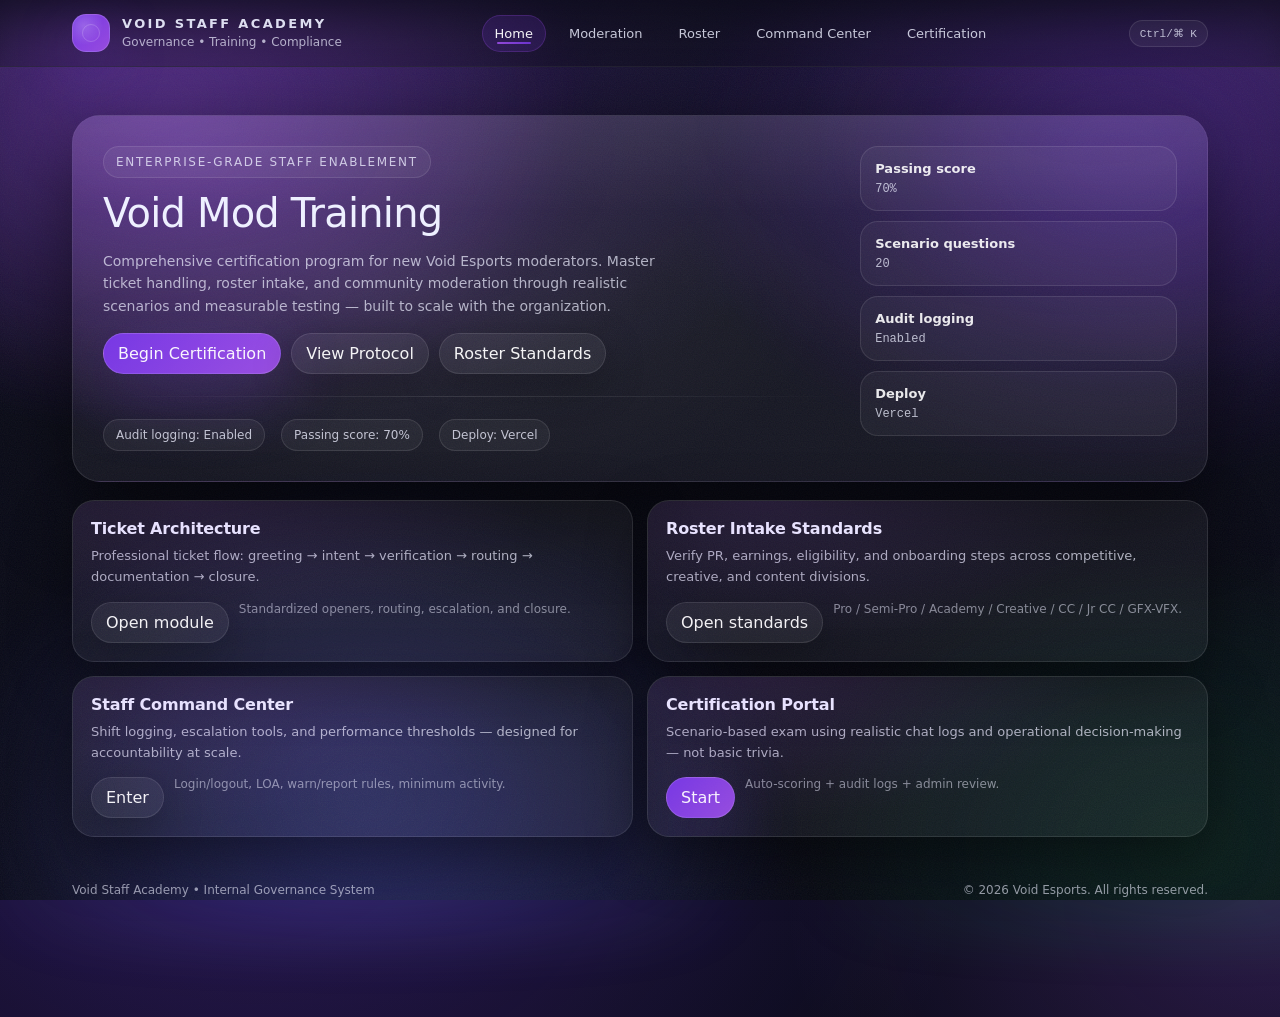
==== index.html @ 9d9697bb "Update index.html" ====
<!doctype html>
<html lang="en">
<head>
  <meta charset="utf-8"/>
  <meta name="viewport" content="width=device-width, initial-scale=1"/>
  <title>Void Staff Academy • Governance</title>
  <meta name="description" content="Void Staff Academy — governance, training, certification, and compliance system for Void Esports staff."/>
  <link rel="preconnect" href="https://fonts.googleapis.com">
  <link rel="preconnect" href="https://fonts.gstatic.com" crossorigin>
  <link href="https://fonts.googleapis.com/css2?family=Inter:wght@400;600;700;800&display=swap" rel="stylesheet">
  <link rel="stylesheet" href="assets/app.css"/>
</head>

<body class="fade-page">
  <div class="aurora"></div>
  <div class="grain"></div>

  <!-- Topbar -->
  <header class="topbar">
    <div class="container">
      <div class="inner">
        <a class="brand" href="index.html" aria-label="Home">
          <div class="mark"></div>
          <div class="title">
            <b>VOID STAFF ACADEMY</b>
            <span>Governance • Training • Compliance</span>
          </div>
        </a>

        <nav class="nav" aria-label="Primary">
          <a data-nav href="index.html">Home</a>
          <a data-nav href="moderation.html">Moderation</a>
          <a data-nav href="roster.html">Roster</a>
          <a data-nav href="operations.html">Command Center</a>
          <a data-nav href="certification.html">Certification</a>
        </nav>

        <div class="actions">
          <span class="kbd">Ctrl/⌘ K</span>
          <button id="mobileOpen" class="btn ghost mobileBtn" type="button" aria-label="Open menu">
            <span class="icon">☰</span> Menu
          </button>
        </div>
      </div>
    </div>
  </header>

  <!-- Mobile sheet -->
  <div id="mobileSheet" class="mobileSheet" aria-hidden="true">
    <div class="shade"></div>
    <div class="panel">
      <div class="head">
        <b>Navigation</b>
        <button id="mobileClose" class="btn ghost" type="button">Close</button>
      </div>
      <div class="links">
        <a data-nav href="index.html">Home</a>
        <a data-nav href="moderation.html">Moderation</a>
        <a data-nav href="roster.html">Roster</a>
        <a data-nav href="operations.html">Command Center</a>
        <a data-nav href="certification.html">Certification</a>
        <a data-nav href="recruitment.html">Recruitment</a>
        <a data-nav href="leadership.html">Leadership</a>
      </div>
    </div>
  </div>

  <main>
    <div class="container">

      <section class="hero reveal" data-reveal>
        <div class="content">
          <div>
            <div class="eyebrow">
              <span class="pill">Enterprise-grade staff enablement</span>
            </div>

            <div class="h1">Void Mod Training</div>
            <p class="sub">
              Comprehensive certification program for new Void Esports moderators. Master ticket handling,
              roster intake, and community moderation through realistic scenarios and measurable testing —
              built to scale with the organization.
            </p>

            <div class="cta">
              <a class="btn primary" href="certification.html">Begin Certification</a>
              <a class="btn" href="moderation.html">View Protocol</a>
              <a class="btn" href="roster.html">Roster Standards</a>
            </div>

            <div class="hr"></div>

            <div class="row">
              <span class="pill">Audit logging: Enabled</span>
              <span class="pill">Passing score: 70%</span>
              <span class="pill">Deploy: Vercel</span>
            </div>
          </div>

          <div class="metrics">
            <div class="metric">
              <b>Passing score</b>
              <span>70%</span>
            </div>
            <div class="metric">
              <b>Scenario questions</b>
              <span>20</span>
            </div>
            <div class="metric">
              <b>Audit logging</b>
              <span>Enabled</span>
            </div>
            <div class="metric">
              <b>Deploy</b>
              <span>Vercel</span>
            </div>
          </div>
        </div>
      </section>

      <section class="grid">
        <article class="card reveal" data-reveal>
          <h3>Ticket Architecture</h3>
          <p>Professional ticket flow: greeting → intent → verification → routing → documentation → closure.</p>
          <div class="card-actions">
            <a class="btn" href="moderation.html">Open module</a>
            <span class="small">Standardized openers, routing, escalation, and closure.</span>
          </div>
        </article>

        <article class="card reveal" data-reveal>
          <h3>Roster Intake Standards</h3>
          <p>Verify PR, earnings, eligibility, and onboarding steps across competitive, creative, and content divisions.</p>
          <div class="card-actions">
            <a class="btn" href="roster.html">Open standards</a>
            <span class="small">Pro / Semi-Pro / Academy / Creative / CC / Jr CC / GFX-VFX.</span>
          </div>
        </article>

        <article class="card reveal" data-reveal>
          <h3>Staff Command Center</h3>
          <p>Shift logging, escalation tools, and performance thresholds — designed for accountability at scale.</p>
          <div class="card-actions">
            <a class="btn" href="operations.html">Enter</a>
            <span class="small">Login/logout, LOA, warn/report rules, minimum activity.</span>
          </div>
        </article>

        <article class="card reveal" data-reveal>
          <h3>Certification Portal</h3>
          <p>Scenario-based exam using realistic chat logs and operational decision-making — not basic trivia.</p>
          <div class="card-actions">
            <a class="btn primary" href="certification.html">Start</a>
            <span class="small">Auto-scoring + audit logs + admin review.</span>
          </div>
        </article>
      </section>

      <div class="footer reveal" data-reveal>
        <div class="split">
          <div>Void Staff Academy • Internal Governance System</div>
          <div>© 2026 Void Esports. All rights reserved.</div>
        </div>
      </div>

    </div>
  </main>

  <!-- Command palette -->
  <div id="cmdPalette" class="backdrop" role="dialog" aria-modal="true" aria-label="Command palette">
    <div class="modal">
      <div class="hd">
        <b>Command Palette</b>
        <span class="kbd">Esc</span>
      </div>
      <div class="bd">
        <input id="cmdInput" placeholder="Type to search… (Home, Moderation, Roster, Certification)" />
        <div id="cmdList" class="cmd-list"></div>
      </div>
    </div>
  </div>

  <div id="toast" class="toast"></div>
  <script src="assets/app.js"></script>
</body>
</html>
---- assets/app.css ----
/* assets/app.css */
:root{
  --bg0:#070813;
  --bg1:#0b0c1a;
  --panel:rgba(255,255,255,.06);
  --panel2:rgba(255,255,255,.085);
  --stroke:rgba(255,255,255,.10);
  --stroke2:rgba(255,255,255,.14);
  --text:#eef0ff;
  --muted:rgba(238,240,255,.70);
  --muted2:rgba(238,240,255,.52);
  --accent:#7c3aed;
  --accent2:#a855f7;
  --good:#22c55e;
  --warn:#f59e0b;
  --bad:#ef4444;
  --shadow:0 28px 80px rgba(0,0,0,.55);
  --shadow2:0 18px 60px rgba(0,0,0,.45);
  --radius:22px;
  --radius2:16px;
  --max:1180px;
  --blur:18px;
  --mono: ui-monospace, SFMono-Regular, Menlo, Monaco, Consolas, "Liberation Mono", "Courier New", monospace;
  --sans: ui-sans-serif, system-ui, -apple-system, Segoe UI, Roboto, Helvetica, Arial, "Apple Color Emoji","Segoe UI Emoji";
}

*{box-sizing:border-box}
html,body{height:100%}
body{
  margin:0;
  font-family:var(--sans);
  color:var(--text);
  background:
    radial-gradient(1200px 900px at 20% -10%, rgba(124,58,237,.28), transparent 60%),
    radial-gradient(900px 700px at 100% 0%, rgba(168,85,247,.22), transparent 55%),
    radial-gradient(900px 700px at 30% 110%, rgba(99,102,241,.18), transparent 50%),
    linear-gradient(180deg, var(--bg1), var(--bg0));
  overflow-x:hidden;
}

a{color:inherit;text-decoration:none}
img{max-width:100%;display:block}
button,input{font:inherit}

::selection{background:rgba(168,85,247,.35)}

.container{width:100%;max-width:var(--max);margin:0 auto;padding:0 22px}
.row{display:flex;gap:16px;flex-wrap:wrap}
.hidden{display:none !important}

.hr{
  height:1px;
  background:linear-gradient(90deg, transparent, rgba(255,255,255,.12), transparent);
  margin:22px 0;
}

/* ====== Background lux layers ====== */
.aurora{
  position:fixed; inset:-40px;
  pointer-events:none;
  filter: blur(28px);
  opacity:.9;
  z-index:-3;
}
.aurora::before,
.aurora::after{
  content:"";
  position:absolute; inset:0;
  background:
    radial-gradient(700px 520px at 15% 15%, rgba(168,85,247,.24), transparent 60%),
    radial-gradient(740px 540px at 85% 20%, rgba(124,58,237,.20), transparent 60%),
    radial-gradient(700px 520px at 30% 85%, rgba(99,102,241,.18), transparent 60%),
    radial-gradient(700px 520px at 90% 90%, rgba(34,197,94,.08), transparent 60%);
  animation: floaty 14s ease-in-out infinite;
}
.aurora::after{animation-duration:18s;opacity:.85;transform:scale(1.02)}
@keyframes floaty{
  0%{transform:translate3d(0,0,0) scale(1)}
  50%{transform:translate3d(18px,-10px,0) scale(1.03)}
  100%{transform:translate3d(0,0,0) scale(1)}
}

.grain{
  position:fixed; inset:0;
  pointer-events:none;
  z-index:-2;
  opacity:.12;
  mix-blend-mode:overlay;
  background-image:url("data:image/svg+xml,%3Csvg xmlns='http://www.w3.org/2000/svg' width='120' height='120'%3E%3Cfilter id='n'%3E%3CfeTurbulence type='fractalNoise' baseFrequency='.85' numOctaves='2' stitchTiles='stitch'/%3E%3C/filter%3E%3Crect width='120' height='120' filter='url(%23n)' opacity='.55'/%3E%3C/svg%3E");
}

/* ====== Topbar ====== */
.topbar{
  position:sticky; top:0; z-index:50;
  backdrop-filter: blur(var(--blur));
  -webkit-backdrop-filter: blur(var(--blur));
  background:linear-gradient(180deg, rgba(10,10,22,.72), rgba(10,10,22,.38));
  border-bottom:1px solid rgba(255,255,255,.08);
}
.topbar .inner{
  display:flex; align-items:center; justify-content:space-between;
  padding:14px 0;
  gap:14px;
}
.brand{
  display:flex; align-items:center; gap:12px;
  min-width: 280px;
}
.brand .mark{
  width:38px;height:38px;border-radius:14px;
  background: radial-gradient(circle at 30% 30%, rgba(255,255,255,.20), transparent 55%),
             linear-gradient(135deg, rgba(124,58,237,.95), rgba(168,85,247,.85));
  box-shadow: 0 18px 60px rgba(124,58,237,.28);
  border:1px solid rgba(255,255,255,.14);
  position:relative;
}
.brand .mark::after{
  content:"";
  position:absolute; inset:9px;
  border-radius:10px;
  border:1px solid rgba(255,255,255,.18);
}
.brand .title{
  display:flex; flex-direction:column; line-height:1.1;
}
.brand .title b{font-size:13px; letter-spacing:.18em; text-transform:uppercase; opacity:.92}
.brand .title span{font-size:12px; color:var(--muted); margin-top:4px}

.nav{
  display:flex; align-items:center; gap:10px;
  flex-wrap:wrap;
  justify-content:flex-end;
}
.nav a{
  position:relative;
  padding:10px 12px;
  border-radius:999px;
  border:1px solid transparent;
  color:rgba(238,240,255,.82);
  transition: .2s ease;
  font-size:13px;
}
.nav a:hover{
  background:rgba(255,255,255,.06);
  border-color:rgba(255,255,255,.08);
}
.nav a.active{
  background:rgba(124,58,237,.16);
  border-color:rgba(168,85,247,.22);
  color:rgba(255,255,255,.95);
}
.nav a.active::after{
  content:"";
  position:absolute; left:14px; right:14px; bottom:7px;
  height:2px; border-radius:999px;
  background:linear-gradient(90deg, rgba(168,85,247,.9), rgba(124,58,237,.9));
  opacity:.9;
}

.actions{
  display:flex; align-items:center; gap:10px;
}
.kbd{
  font-family:var(--mono);
  font-size:11px;
  padding:6px 10px;
  border-radius:999px;
  border:1px solid rgba(255,255,255,.10);
  background:rgba(255,255,255,.05);
  color:rgba(238,240,255,.75);
}

.btn{
  cursor:pointer;
  border:none;
  border-radius:999px;
  padding:10px 14px;
  display:inline-flex; align-items:center; gap:10px;
  color:rgba(255,255,255,.95);
  background:rgba(255,255,255,.06);
  border:1px solid rgba(255,255,255,.10);
  box-shadow: 0 12px 40px rgba(0,0,0,.25);
  transition:.2s ease;
}
.btn:hover{transform:translateY(-1px); background:rgba(255,255,255,.075)}
.btn:active{transform:translateY(0px)}
.btn.primary{
  background:linear-gradient(135deg, rgba(124,58,237,.95), rgba(168,85,247,.88));
  border-color:rgba(255,255,255,.14);
  box-shadow: 0 22px 70px rgba(124,58,237,.26);
}
.btn.ghost{
  background:transparent;
  border-color:rgba(255,255,255,.12);
  box-shadow:none;
}
.icon{
  width:16px;height:16px;display:inline-block;flex:0 0 16px;
  opacity:.92;
}
.pill{
  display:inline-flex; align-items:center; gap:8px;
  padding:8px 12px;
  border-radius:999px;
  border:1px solid rgba(255,255,255,.10);
  background:rgba(255,255,255,.05);
  color:rgba(238,240,255,.78);
  font-size:12px;
}

/* ====== Hero / sections ====== */
main{padding:26px 0 70px}
.hero{
  margin-top:22px;
  border-radius:28px;
  background:
    radial-gradient(900px 450px at 10% 10%, rgba(168,85,247,.18), transparent 60%),
    radial-gradient(900px 450px at 90% 0%, rgba(124,58,237,.14), transparent 60%),
    rgba(255,255,255,.05);
  border:1px solid rgba(255,255,255,.10);
  box-shadow: var(--shadow);
  overflow:hidden;
  position:relative;
}
.hero::before{
  content:"";
  position:absolute; inset:0;
  background:
    linear-gradient(180deg, rgba(255,255,255,.08), transparent 26%),
    radial-gradient(700px 350px at 30% 50%, rgba(255,255,255,.06), transparent 60%);
  pointer-events:none;
}
.hero .content{
  position:relative;
  padding:30px;
  display:grid;
  grid-template-columns: 1.4fr .6fr;
  gap:18px;
}
@media (max-width: 980px){
  .hero .content{grid-template-columns:1fr}
  .brand{min-width:auto}
}
.eyebrow{
  font-size:12px;
  color:rgba(238,240,255,.78);
  letter-spacing:.14em;
  text-transform:uppercase;
  display:flex; align-items:center; gap:10px;
}
.h1{
  font-size:40px;
  margin:12px 0 10px;
  letter-spacing:-.02em;
}
.sub{
  color:var(--muted);
  font-size:14px;
  line-height:1.6;
  max-width: 62ch;
}
.hero .cta{display:flex;gap:10px;flex-wrap:wrap;margin-top:16px}
.metrics{
  display:grid;
  gap:10px;
  align-content:start;
}
.metric{
  border-radius:18px;
  padding:14px 14px;
  background:rgba(255,255,255,.045);
  border:1px solid rgba(255,255,255,.10);
}
.metric b{display:block;font-size:13px;color:rgba(255,255,255,.9)}
.metric span{display:block;margin-top:6px;color:rgba(238,240,255,.75);font-family:var(--mono);font-size:12px}

.grid{
  display:grid;
  grid-template-columns: repeat(12, 1fr);
  gap:14px;
  margin-top:18px;
}
.card{
  grid-column: span 6;
  border-radius:var(--radius);
  background:rgba(255,255,255,.05);
  border:1px solid rgba(255,255,255,.10);
  box-shadow: var(--shadow2);
  padding:18px;
  position:relative;
  overflow:hidden;
}
.card::before{
  content:"";
  position:absolute; inset:0;
  background: radial-gradient(650px 260px at 20% 0%, rgba(168,85,247,.12), transparent 55%);
  pointer-events:none;
}
.card h3{margin:0 0 8px;font-size:16px;letter-spacing:-.01em}
.card p{margin:0;color:var(--muted);font-size:13px;line-height:1.6}
.card .card-actions{margin-top:14px;display:flex;gap:10px;flex-wrap:wrap}
.card .small{font-size:12px;color:var(--muted2)}
@media (max-width: 980px){ .card{grid-column: span 12;} }

.footer{
  margin-top:24px;
  padding:22px 0 50px;
  color:rgba(238,240,255,.60);
  font-size:12px;
}
.footer .split{
  display:flex; align-items:center; justify-content:space-between;
  gap:10px; flex-wrap:wrap;
}
.footer a{opacity:.85}
.footer a:hover{opacity:1}

/* ====== Motion ====== */
.reveal{opacity:0; transform:translateY(10px); transition: .6s cubic-bezier(.2,.9,.2,1)}
.reveal.on{opacity:1; transform:translateY(0)}
.fade-page{animation: pageIn .35s ease both}
@keyframes pageIn{
  from{opacity:0; transform:translateY(6px)}
  to{opacity:1; transform:translateY(0)}
}

/* ====== Modal / Command palette ====== */
.backdrop{
  position:fixed; inset:0;
  background:rgba(0,0,0,.55);
  backdrop-filter: blur(10px);
  -webkit-backdrop-filter: blur(10px);
  display:none;
  align-items:center; justify-content:center;
  z-index:100;
  padding:18px;
}
.backdrop.show{display:flex}
.modal{
  width:min(720px, 100%);
  border-radius:24px;
  background:rgba(12,12,24,.72);
  border:1px solid rgba(255,255,255,.12);
  box-shadow: 0 30px 110px rgba(0,0,0,.7);
  overflow:hidden;
}
.modal .hd{
  padding:16px 18px;
  display:flex; align-items:center; justify-content:space-between; gap:10px;
  border-bottom:1px solid rgba(255,255,255,.08);
}
.modal .hd b{letter-spacing:-.01em}
.modal .bd{padding:16px 18px}
.modal input{
  width:100%;
  padding:12px 12px;
  border-radius:14px;
  border:1px solid rgba(255,255,255,.12);
  background:rgba(255,255,255,.06);
  color:rgba(255,255,255,.92);
  outline:none;
}
.modal input:focus{border-color:rgba(168,85,247,.35)}
.cmd-list{
  margin-top:12px;
  display:grid;
  gap:8px;
  max-height: 340px;
  overflow:auto;
  padding-right:6px;
}
.cmd{
  padding:12px 12px;
  border-radius:16px;
  border:1px solid rgba(255,255,255,.10);
  background:rgba(255,255,255,.05);
  display:flex; align-items:center; justify-content:space-between; gap:10px;
  cursor:pointer;
  transition:.15s ease;
}
.cmd:hover{background:rgba(255,255,255,.075); transform:translateY(-1px)}
.cmd small{color:var(--muted); font-size:12px}
.cmd kbd{
  font-family:var(--mono);
  font-size:11px;
  padding:4px 8px;
  border-radius:999px;
  border:1px solid rgba(255,255,255,.10);
  background:rgba(0,0,0,.22);
}

/* ====== Tables / chips ====== */
.table{
  width:100%;
  border-collapse:separate;
  border-spacing:0 10px;
}
.table th{
  text-align:left;
  font-size:12px;
  color:rgba(238,240,255,.70);
  font-weight:600;
  padding:0 10px 6px;
}
.table td{
  padding:12px 10px;
  background:rgba(255,255,255,.05);
  border-top:1px solid rgba(255,255,255,.10);
  border-bottom:1px solid rgba(255,255,255,.10);
}
.table tr td:first-child{
  border-left:1px solid rgba(255,255,255,.10);
  border-top-left-radius:16px;
  border-bottom-left-radius:16px;
}
.table tr td:last-child{
  border-right:1px solid rgba(255,255,255,.10);
  border-top-right-radius:16px;
  border-bottom-right-radius:16px;
}
.badge{
  display:inline-flex; align-items:center; gap:8px;
  padding:6px 10px;
  border-radius:999px;
  border:1px solid rgba(255,255,255,.12);
  background:rgba(255,255,255,.06);
  font-size:12px;
  color:rgba(255,255,255,.88);
}
.badge.good{border-color:rgba(34,197,94,.25); background:rgba(34,197,94,.10)}
.badge.warn{border-color:rgba(245,158,11,.28); background:rgba(245,158,11,.10)}
.badge.bad{border-color:rgba(239,68,68,.25); background:rgba(239,68,68,.10)}

/* ====== Forms ====== */
.field{display:grid; gap:8px; margin:10px 0}
.label{font-size:12px;color:rgba(238,240,255,.70)}
.input, select, textarea{
  width:100%;
  padding:12px 12px;
  border-radius:14px;
  border:1px solid rgba(255,255,255,.12);
  background:rgba(255,255,255,.06);
  color:rgba(255,255,255,.92);
  outline:none;
}
textarea{min-height:120px; resize:vertical}
.input:focus,select:focus,textarea:focus{border-color:rgba(168,85,247,.35)}
.help{font-size:12px;color:var(--muted2);line-height:1.5}

/* ====== Mobile nav ====== */
.mobileBtn{display:none}
@media (max-width: 820px){
  .nav{display:none}
  .mobileBtn{display:inline-flex}
  .brand{min-width:auto}
}
.mobileSheet{
  position:fixed; inset:0;
  display:none;
  z-index:110;
}
.mobileSheet.show{display:block}
.mobileSheet .shade{
  position:absolute; inset:0;
  background:rgba(0,0,0,.6);
  backdrop-filter: blur(10px);
}
.mobileSheet .panel{
  position:absolute; right:16px; top:16px; left:16px;
  border-radius:24px;
  background:rgba(12,12,24,.80);
  border:1px solid rgba(255,255,255,.12);
  box-shadow: 0 32px 120px rgba(0,0,0,.8);
  overflow:hidden;
}
.mobileSheet .panel .head{
  padding:14px 16px;
  display:flex; justify-content:space-between; align-items:center;
  border-bottom:1px solid rgba(255,255,255,.08);
}
.mobileSheet .links{
  padding:12px 12px 14px;
  display:grid; gap:10px;
}
.mobileSheet .links a{
  padding:12px 12px;
  border-radius:16px;
  border:1px solid rgba(255,255,255,.10);
  background:rgba(255,255,255,.05);
}
.mobileSheet .links a.active{
  background:rgba(124,58,237,.18);
  border-color:rgba(168,85,247,.24);
}

/* ====== Fancy scrollbars ====== */
*::-webkit-scrollbar{height:10px;width:10px}
*::-webkit-scrollbar-thumb{
  background:rgba(255,255,255,.14);
  border-radius:999px;
  border:2px solid rgba(0,0,0,.35);
}
*::-webkit-scrollbar-track{background:rgba(0,0,0,.12)}

/* ====== Exam UI extras ====== */
.examGrid{
  display:grid;
  grid-template-columns: 1fr .55fr;
  gap:14px;
}
@media (max-width: 980px){ .examGrid{grid-template-columns:1fr} }

.qCard{
  border-radius:22px;
  background:rgba(255,255,255,.05);
  border:1px solid rgba(255,255,255,.10);
  padding:16px;
  box-shadow: var(--shadow2);
}
.qTitle{display:flex;justify-content:space-between;gap:10px;align-items:flex-start}
.qTitle b{font-size:14px;letter-spacing:-.01em}
.qTitle span{font-family:var(--mono);font-size:11px;color:var(--muted)}
.choice{
  display:flex; gap:10px; align-items:flex-start;
  padding:12px 12px;
  border-radius:16px;
  border:1px solid rgba(255,255,255,.10);
  background:rgba(255,255,255,.04);
  cursor:pointer;
  transition:.15s ease;
}
.choice:hover{background:rgba(255,255,255,.07); transform:translateY(-1px)}
.choice input{margin-top:2px}
.choice .txt{color:rgba(238,240,255,.86); font-size:13px; line-height:1.45}

.progress{
  height:10px;border-radius:999px;
  border:1px solid rgba(255,255,255,.10);
  background:rgba(255,255,255,.05);
  overflow:hidden;
}
.progress > div{
  height:100%;
  width:0%;
  background:linear-gradient(90deg, rgba(168,85,247,.9), rgba(124,58,237,.9));
  transition:.25s ease;
}

.toast{
  position:fixed;
  left:50%; bottom:18px;
  transform:translateX(-50%);
  background:rgba(12,12,24,.82);
  border:1px solid rgba(255,255,255,.12);
  border-radius:999px;
  padding:10px 14px;
  display:none;
  align-items:center; gap:10px;
  box-shadow:0 18px 80px rgba(0,0,0,.7);
  z-index:120;
  color:rgba(255,255,255,.92);
  font-size:13px;
}
.toast.show{display:flex; animation: pop .25s ease both}
@keyframes pop{from{opacity:0; transform:translateX(-50%) translateY(6px)}to{opacity:1; transform:translateX(-50%) translateY(0)}}
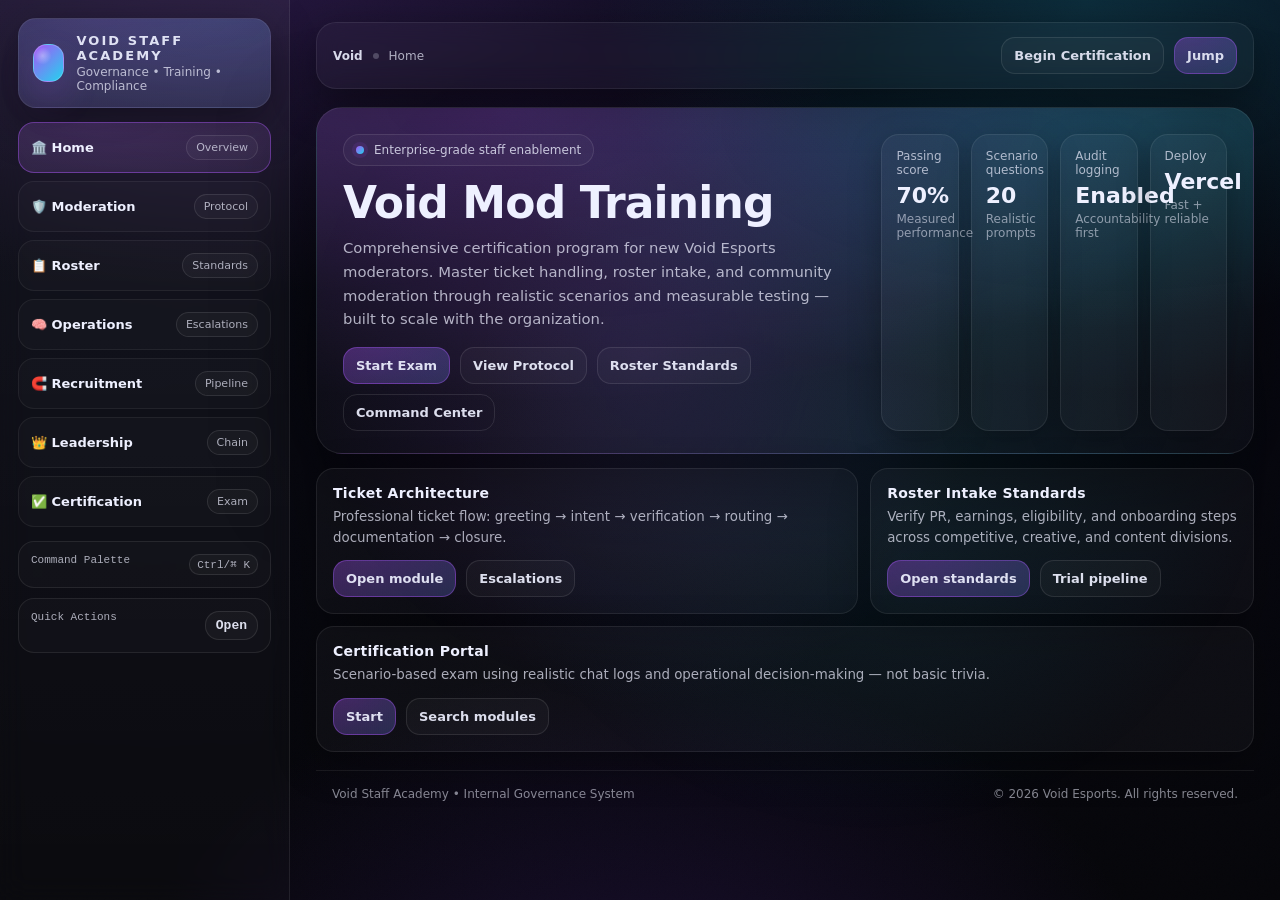
==== commit ce2c9434: "Update index.html" ====
--- a/index.html
+++ b/index.html
@@ -1,186 +1,142 @@
 <!doctype html>
 <html lang="en">
 <head>
-  <meta charset="utf-8"/>
-  <meta name="viewport" content="width=device-width, initial-scale=1"/>
-  <title>Void Staff Academy • Governance</title>
-  <meta name="description" content="Void Staff Academy — governance, training, certification, and compliance system for Void Esports staff."/>
+  <meta charset="utf-8" />
+  <meta name="viewport" content="width=device-width,initial-scale=1" />
+  <title>Void Staff Academy</title>
   <link rel="preconnect" href="https://fonts.googleapis.com">
-  <link rel="preconnect" href="https://fonts.gstatic.com" crossorigin>
-  <link href="https://fonts.googleapis.com/css2?family=Inter:wght@400;600;700;800&display=swap" rel="stylesheet">
-  <link rel="stylesheet" href="assets/app.css"/>
+  <link rel="stylesheet" href="assets/ui.css" />
 </head>
+<body>
+  <div class="vfx"></div>
+  <div class="noise"></div>
 
-<body class="fade-page">
-  <div class="aurora"></div>
-  <div class="grain"></div>
-
-  <!-- Topbar -->
-  <header class="topbar">
-    <div class="container">
-      <div class="inner">
-        <a class="brand" href="index.html" aria-label="Home">
-          <div class="mark"></div>
-          <div class="title">
-            <b>VOID STAFF ACADEMY</b>
-            <span>Governance • Training • Compliance</span>
-          </div>
-        </a>
-
-        <nav class="nav" aria-label="Primary">
-          <a data-nav href="index.html">Home</a>
-          <a data-nav href="moderation.html">Moderation</a>
-          <a data-nav href="roster.html">Roster</a>
-          <a data-nav href="operations.html">Command Center</a>
-          <a data-nav href="certification.html">Certification</a>
-        </nav>
-
-        <div class="actions">
-          <span class="kbd">Ctrl/⌘ K</span>
-          <button id="mobileOpen" class="btn ghost mobileBtn" type="button" aria-label="Open menu">
-            <span class="icon">☰</span> Menu
-          </button>
+  <div class="app">
+    <aside class="sidebar">
+      <div class="brand">
+        <div class="logo"></div>
+        <div>
+          <h1>VOID STAFF ACADEMY</h1>
+          <p>Governance • Training • Compliance</p>
         </div>
       </div>
-    </div>
-  </header>
 
-  <!-- Mobile sheet -->
-  <div id="mobileSheet" class="mobileSheet" aria-hidden="true">
-    <div class="shade"></div>
-    <div class="panel">
-      <div class="head">
-        <b>Navigation</b>
-        <button id="mobileClose" class="btn ghost" type="button">Close</button>
+      <nav class="nav">
+        <a data-nav href="index.html"><span class="label">🏛️ Home</span><span class="pill">Overview</span></a>
+        <a data-nav href="moderation.html"><span class="label">🛡️ Moderation</span><span class="pill">Protocol</span></a>
+        <a data-nav href="roster.html"><span class="label">📋 Roster</span><span class="pill">Standards</span></a>
+        <a data-nav href="operations.html"><span class="label">🧠 Operations</span><span class="pill">Escalations</span></a>
+        <a data-nav href="recruitment.html"><span class="label">🧲 Recruitment</span><span class="pill">Pipeline</span></a>
+        <a data-nav href="leadership.html"><span class="label">👑 Leadership</span><span class="pill">Chain</span></a>
+        <a data-nav href="certification.html"><span class="label">✅ Certification</span><span class="pill">Exam</span></a>
+      </nav>
+
+      <div class="sb-foot">
+        <div class="kbd"><span>Command Palette</span><code>Ctrl/⌘ K</code></div>
+        <div class="kbd"><span>Quick Actions</span><button id="cmdkOpen" class="btn" style="padding:6px 10px">Open</button></div>
       </div>
-      <div class="links">
-        <a data-nav href="index.html">Home</a>
-        <a data-nav href="moderation.html">Moderation</a>
-        <a data-nav href="roster.html">Roster</a>
-        <a data-nav href="operations.html">Command Center</a>
-        <a data-nav href="certification.html">Certification</a>
-        <a data-nav href="recruitment.html">Recruitment</a>
-        <a data-nav href="leadership.html">Leadership</a>
+    </aside>
+
+    <main class="main">
+      <div class="topbar fade-in">
+        <div class="breadcrumb">
+          <b>Void</b> <span class="dot"></span> <span id="crumbHere">Home</span>
+        </div>
+        <div class="top-actions">
+          <a class="btn" href="certification.html">Begin Certification</a>
+          <button class="btn primary" id="cmdkOpen">Jump</button>
+        </div>
       </div>
-    </div>
-  </div>
 
-  <main>
-    <div class="container">
-
-      <section class="hero reveal" data-reveal>
-        <div class="content">
+      <section class="hero fade-in" style="animation-delay:80ms">
+        <div class="hero-inner">
           <div>
-            <div class="eyebrow">
-              <span class="pill">Enterprise-grade staff enablement</span>
-            </div>
-
-            <div class="h1">Void Mod Training</div>
-            <p class="sub">
-              Comprehensive certification program for new Void Esports moderators. Master ticket handling,
-              roster intake, and community moderation through realistic scenarios and measurable testing —
-              built to scale with the organization.
+            <span class="kicker"><span class="spark"></span> Enterprise-grade staff enablement</span>
+            <h2>Void Mod Training</h2>
+            <p>
+              Comprehensive certification program for new Void Esports moderators. Master ticket handling, roster intake, and community moderation
+              through realistic scenarios and measurable testing — built to scale with the organization.
             </p>
-
-            <div class="cta">
-              <a class="btn primary" href="certification.html">Begin Certification</a>
+            <div class="hero-ctas">
+              <a class="btn primary" href="certification.html">Start Exam</a>
               <a class="btn" href="moderation.html">View Protocol</a>
               <a class="btn" href="roster.html">Roster Standards</a>
-            </div>
-
-            <div class="hr"></div>
-
-            <div class="row">
-              <span class="pill">Audit logging: Enabled</span>
-              <span class="pill">Passing score: 70%</span>
-              <span class="pill">Deploy: Vercel</span>
+              <a class="btn ghost" href="operations.html">Command Center</a>
             </div>
           </div>
 
-          <div class="metrics">
-            <div class="metric">
-              <b>Passing score</b>
-              <span>70%</span>
+          <div class="cards">
+            <div class="card">
+              <div class="t">Passing score</div>
+              <div class="v">70%</div>
+              <div class="sub">Measured performance</div>
             </div>
-            <div class="metric">
-              <b>Scenario questions</b>
-              <span>20</span>
+            <div class="card">
+              <div class="t">Scenario questions</div>
+              <div class="v">20</div>
+              <div class="sub">Realistic prompts</div>
             </div>
-            <div class="metric">
-              <b>Audit logging</b>
-              <span>Enabled</span>
+            <div class="card">
+              <div class="t">Audit logging</div>
+              <div class="v">Enabled</div>
+              <div class="sub">Accountability first</div>
             </div>
-            <div class="metric">
-              <b>Deploy</b>
-              <span>Vercel</span>
+            <div class="card">
+              <div class="t">Deploy</div>
+              <div class="v">Vercel</div>
+              <div class="sub">Fast + reliable</div>
             </div>
           </div>
         </div>
       </section>
 
       <section class="grid">
-        <article class="card reveal" data-reveal>
+        <div class="panel span-7 fade-in" style="animation-delay:120ms">
           <h3>Ticket Architecture</h3>
           <p>Professional ticket flow: greeting → intent → verification → routing → documentation → closure.</p>
-          <div class="card-actions">
-            <a class="btn" href="moderation.html">Open module</a>
-            <span class="small">Standardized openers, routing, escalation, and closure.</span>
+          <div class="panel-actions">
+            <a class="btn primary" href="moderation.html">Open module</a>
+            <a class="btn" href="operations.html">Escalations</a>
           </div>
-        </article>
+        </div>
 
-        <article class="card reveal" data-reveal>
+        <div class="panel span-5 fade-in" style="animation-delay:140ms">
           <h3>Roster Intake Standards</h3>
           <p>Verify PR, earnings, eligibility, and onboarding steps across competitive, creative, and content divisions.</p>
-          <div class="card-actions">
-            <a class="btn" href="roster.html">Open standards</a>
-            <span class="small">Pro / Semi-Pro / Academy / Creative / CC / Jr CC / GFX-VFX.</span>
+          <div class="panel-actions">
+            <a class="btn primary" href="roster.html">Open standards</a>
+            <a class="btn" href="recruitment.html">Trial pipeline</a>
           </div>
-        </article>
+        </div>
 
-        <article class="card reveal" data-reveal>
-          <h3>Staff Command Center</h3>
-          <p>Shift logging, escalation tools, and performance thresholds — designed for accountability at scale.</p>
-          <div class="card-actions">
-            <a class="btn" href="operations.html">Enter</a>
-            <span class="small">Login/logout, LOA, warn/report rules, minimum activity.</span>
-          </div>
-        </article>
-
-        <article class="card reveal" data-reveal>
+        <div class="panel span-12 fade-in" style="animation-delay:160ms">
           <h3>Certification Portal</h3>
           <p>Scenario-based exam using realistic chat logs and operational decision-making — not basic trivia.</p>
-          <div class="card-actions">
+          <div class="panel-actions">
             <a class="btn primary" href="certification.html">Start</a>
-            <span class="small">Auto-scoring + audit logs + admin review.</span>
+            <button class="btn" id="cmdkOpen">Search modules</button>
           </div>
-        </article>
+        </div>
       </section>
 
-      <div class="footer reveal" data-reveal>
-        <div class="split">
-          <div>Void Staff Academy • Internal Governance System</div>
-          <div>© 2026 Void Esports. All rights reserved.</div>
-        </div>
+      <div class="footer">
+        <div>Void Staff Academy • Internal Governance System</div>
+        <div>© 2026 Void Esports. All rights reserved.</div>
       </div>
-
-    </div>
-  </main>
+    </main>
+  </div>
 
   <!-- Command palette -->
-  <div id="cmdPalette" class="backdrop" role="dialog" aria-modal="true" aria-label="Command palette">
-    <div class="modal">
-      <div class="hd">
-        <b>Command Palette</b>
-        <span class="kbd">Esc</span>
+  <div class="cmdk" id="cmdk">
+    <div class="cmdk-box">
+      <div class="cmdk-top">
+        <input id="cmdkInput" placeholder="Search modules… (Home, Moderation, Roster…)" />
+        <span class="badge">Esc</span>
       </div>
-      <div class="bd">
-        <input id="cmdInput" placeholder="Type to search… (Home, Moderation, Roster, Certification)" />
-        <div id="cmdList" class="cmd-list"></div>
-      </div>
+      <div class="cmdk-list" id="cmdkList"></div>
     </div>
   </div>
 
-  <div id="toast" class="toast"></div>
-  <script src="assets/app.js"></script>
+  <script src="assets/ui.js"></script>
 </body>
 </html>
--- a/assets/ui.css
+++ b/assets/ui.css
@@ -0,0 +1,540 @@
+/* Void Staff Academy — Luxe Enterprise UI
+   Drop-in design system: glass, gradients, motion, layout, components.
+*/
+
+:root{
+  --bg0:#06060a;
+  --bg1:#070814;
+  --card: rgba(255,255,255,.06);
+  --card2: rgba(255,255,255,.085);
+  --stroke: rgba(255,255,255,.10);
+  --stroke2: rgba(255,255,255,.16);
+  --text:#eef0ff;
+  --muted: rgba(238,240,255,.72);
+  --muted2: rgba(238,240,255,.56);
+  --good:#4ade80;
+  --warn:#fbbf24;
+  --bad:#fb7185;
+
+  --a:#a855f7;
+  --a2:#7c3aed;
+  --b:#22d3ee;
+  --b2:#38bdf8;
+
+  --radius: 18px;
+  --radius2: 26px;
+  --shadow: 0 22px 90px rgba(0,0,0,.55);
+  --shadow2: 0 14px 45px rgba(0,0,0,.42);
+
+  --mono: ui-monospace, SFMono-Regular, Menlo, Monaco, Consolas, "Liberation Mono", "Courier New", monospace;
+  --sans: ui-sans-serif, system-ui, -apple-system, Segoe UI, Roboto, Inter, Arial, "Apple Color Emoji","Segoe UI Emoji";
+}
+
+*{box-sizing:border-box}
+html,body{height:100%}
+body{
+  margin:0;
+  font-family: var(--sans);
+  color: var(--text);
+  background:
+    radial-gradient(1200px 700px at 20% -10%, rgba(168,85,247,.22), transparent 55%),
+    radial-gradient(900px 600px at 85% 0%, rgba(34,211,238,.18), transparent 55%),
+    radial-gradient(900px 700px at 50% 120%, rgba(124,58,237,.18), transparent 60%),
+    linear-gradient(180deg, var(--bg1), var(--bg0));
+  overflow-x:hidden;
+}
+
+a{color:inherit;text-decoration:none}
+button,input{font-family:inherit}
+::selection{background:rgba(168,85,247,.28)}
+
+/* Ambient glow */
+.vfx{
+  pointer-events:none;
+  position:fixed; inset:-2px;
+  background:
+    radial-gradient(600px 600px at var(--mx,50%) var(--my,40%), rgba(168,85,247,.14), transparent 58%),
+    radial-gradient(700px 700px at calc(var(--mx,50%) + 18%) calc(var(--my,40%) + 8%), rgba(34,211,238,.10), transparent 60%);
+  filter: blur(0px);
+  opacity:.95;
+  z-index:0;
+}
+
+/* subtle noise (CSS-only) */
+.noise{
+  pointer-events:none;
+  position:fixed; inset:0;
+  background-image:
+    url("data:image/svg+xml,%3Csvg xmlns='http://www.w3.org/2000/svg' width='220' height='220'%3E%3Cfilter id='n'%3E%3CfeTurbulence type='fractalNoise' baseFrequency='.9' numOctaves='4' stitchTiles='stitch'/%3E%3C/filter%3E%3Crect width='220' height='220' filter='url(%23n)' opacity='.22'/%3E%3C/svg%3E");
+  opacity:.13;
+  mix-blend-mode: overlay;
+  z-index:0;
+}
+
+/* Layout */
+.app{
+  position:relative;
+  z-index:1;
+  display:grid;
+  grid-template-columns: 290px 1fr;
+  min-height:100vh;
+}
+
+.sidebar{
+  position:sticky; top:0;
+  height:100vh;
+  padding:18px;
+  border-right:1px solid rgba(255,255,255,.08);
+  background: linear-gradient(180deg, rgba(255,255,255,.05), rgba(255,255,255,.02));
+  backdrop-filter: blur(14px);
+}
+
+.brand{
+  display:flex; align-items:center; gap:12px;
+  padding:14px 14px;
+  border:1px solid rgba(255,255,255,.08);
+  border-radius: 18px;
+  box-shadow: var(--shadow2);
+  background:
+    radial-gradient(900px 260px at 30% 0%, rgba(168,85,247,.18), transparent 65%),
+    radial-gradient(900px 260px at 80% 0%, rgba(34,211,238,.14), transparent 65%),
+    rgba(255,255,255,.035);
+}
+
+.logo{
+  width:38px; height:38px; border-radius:14px;
+  background:
+    radial-gradient(16px 16px at 30% 30%, rgba(255,255,255,.35), transparent 55%),
+    linear-gradient(135deg, rgba(168,85,247,1), rgba(34,211,238,1));
+  box-shadow: 0 16px 35px rgba(168,85,247,.22);
+  border:1px solid rgba(255,255,255,.20);
+}
+.brand h1{
+  font-size:13px;
+  letter-spacing:.16em;
+  margin:0;
+  text-transform:uppercase;
+  color: rgba(238,240,255,.92);
+}
+.brand p{
+  margin:2px 0 0 0;
+  font-size:12px;
+  color: var(--muted);
+}
+
+.nav{
+  margin-top:14px;
+  display:flex; flex-direction:column; gap:8px;
+}
+.nav a{
+  display:flex; align-items:center; justify-content:space-between;
+  padding:12px 12px;
+  border-radius: 16px;
+  border:1px solid rgba(255,255,255,.06);
+  background: rgba(255,255,255,.02);
+  transition: transform .22s ease, border-color .22s ease, background .22s ease;
+}
+.nav a:hover{
+  transform: translateY(-2px);
+  border-color: rgba(255,255,255,.12);
+  background: rgba(255,255,255,.04);
+}
+.nav a.active{
+  border-color: rgba(168,85,247,.45);
+  background:
+    radial-gradient(600px 180px at 30% 0%, rgba(168,85,247,.18), transparent 70%),
+    rgba(255,255,255,.04);
+}
+.nav .label{
+  display:flex; align-items:center; gap:10px;
+  font-weight:650;
+  font-size:13px;
+}
+.nav .pill{
+  font-size:11px;
+  color: rgba(238,240,255,.70);
+  border:1px solid rgba(255,255,255,.10);
+  background: rgba(255,255,255,.03);
+  padding:5px 9px;
+  border-radius: 999px;
+}
+
+.sb-foot{
+  margin-top:auto;
+  padding-top:14px;
+  display:flex; flex-direction:column; gap:10px;
+}
+.kbd{
+  font-family: var(--mono);
+  font-size:11px;
+  color: rgba(238,240,255,.70);
+  display:flex; justify-content:space-between; gap:10px;
+  padding:12px;
+  border-radius: 16px;
+  border:1px solid rgba(255,255,255,.08);
+  background: rgba(255,255,255,.02);
+}
+.kbd code{
+  font-family: var(--mono);
+  font-size:11px;
+  padding:3px 7px;
+  border-radius: 10px;
+  border:1px solid rgba(255,255,255,.10);
+  background: rgba(255,255,255,.03);
+}
+
+/* Main */
+.main{
+  padding:22px 26px 28px;
+  min-width:0;
+}
+
+.topbar{
+  display:flex; align-items:center; justify-content:space-between;
+  gap:14px;
+  padding:14px 16px;
+  border:1px solid rgba(255,255,255,.08);
+  border-radius: 20px;
+  background: rgba(255,255,255,.03);
+  backdrop-filter: blur(12px);
+  box-shadow: var(--shadow2);
+}
+
+.breadcrumb{
+  display:flex; align-items:center; gap:10px;
+  color: rgba(238,240,255,.72);
+  font-size:12px;
+}
+.breadcrumb b{color: rgba(238,240,255,.92)}
+.dot{width:6px;height:6px;border-radius:999px;background: rgba(238,240,255,.24)}
+
+.top-actions{
+  display:flex; align-items:center; gap:10px;
+}
+.btn{
+  cursor:pointer;
+  border:1px solid rgba(255,255,255,.10);
+  background: rgba(255,255,255,.03);
+  color: rgba(238,240,255,.92);
+  padding:10px 12px;
+  border-radius: 14px;
+  font-weight:650;
+  font-size:13px;
+  transition: transform .18s ease, border-color .18s ease, background .18s ease;
+}
+.btn:hover{transform: translateY(-1px); border-color: rgba(255,255,255,.16); background: rgba(255,255,255,.05)}
+.btn.primary{
+  border-color: rgba(168,85,247,.40);
+  background:
+    radial-gradient(600px 190px at 30% 0%, rgba(168,85,247,.22), transparent 70%),
+    linear-gradient(135deg, rgba(168,85,247,.16), rgba(34,211,238,.12));
+}
+.btn.danger{border-color: rgba(251,113,133,.40)}
+.btn.ghost{background: transparent}
+
+.hero{
+  margin-top:18px;
+  border:1px solid rgba(255,255,255,.08);
+  border-radius: var(--radius2);
+  background:
+    radial-gradient(1100px 420px at 20% 0%, rgba(168,85,247,.22), transparent 70%),
+    radial-gradient(900px 380px at 85% 5%, rgba(34,211,238,.16), transparent 70%),
+    rgba(255,255,255,.03);
+  box-shadow: var(--shadow);
+  overflow:hidden;
+}
+.hero-inner{
+  padding:26px 26px 22px;
+  display:grid;
+  grid-template-columns: 1.2fr .8fr;
+  gap:20px;
+}
+.kicker{
+  display:inline-flex; align-items:center; gap:10px;
+  padding:8px 12px;
+  border-radius: 999px;
+  border:1px solid rgba(255,255,255,.10);
+  background: rgba(255,255,255,.03);
+  color: rgba(238,240,255,.80);
+  font-size:12px;
+}
+.kicker .spark{
+  width:8px;height:8px;border-radius:999px;
+  background: linear-gradient(135deg, rgba(168,85,247,1), rgba(34,211,238,1));
+  box-shadow: 0 0 0 4px rgba(168,85,247,.10);
+}
+.hero h2{
+  margin:14px 0 10px;
+  font-size:44px;
+  line-height:1.05;
+  letter-spacing:-.02em;
+}
+.hero p{
+  margin:0;
+  color: rgba(238,240,255,.72);
+  font-size:14.8px;
+  line-height:1.6;
+  max-width: 62ch;
+}
+
+.hero-ctas{margin-top:16px; display:flex; gap:10px; flex-wrap:wrap}
+
+.cards{
+  display:grid;
+  grid-template-columns: repeat(4, minmax(0,1fr));
+  gap:12px;
+}
+.card{
+  border:1px solid rgba(255,255,255,.08);
+  background: rgba(255,255,255,.03);
+  border-radius: 18px;
+  padding:14px;
+  box-shadow: 0 10px 32px rgba(0,0,0,.28);
+}
+.card .t{font-size:12px;color: rgba(238,240,255,.70)}
+.card .v{font-size:22px; font-weight:800; margin-top:6px}
+.card .sub{font-size:12px;color: rgba(238,240,255,.55); margin-top:4px}
+
+.grid{
+  margin-top:14px;
+  display:grid;
+  grid-template-columns: repeat(12, minmax(0,1fr));
+  gap:12px;
+}
+.panel{
+  border:1px solid rgba(255,255,255,.08);
+  background: rgba(255,255,255,.03);
+  border-radius: var(--radius);
+  padding:16px;
+  box-shadow: 0 12px 40px rgba(0,0,0,.30);
+  min-width:0;
+}
+.panel h3{margin:0 0 6px; font-size:14px; letter-spacing:.02em}
+.panel p{margin:0; color: rgba(238,240,255,.70); font-size:13.4px; line-height:1.55}
+.panel .panel-actions{margin-top:12px; display:flex; gap:10px; flex-wrap:wrap}
+
+.span-7{grid-column: span 7}
+.span-5{grid-column: span 5}
+.span-12{grid-column: span 12}
+
+.footer{
+  margin-top:18px;
+  padding:16px;
+  color: rgba(238,240,255,.55);
+  font-size:12px;
+  display:flex;
+  justify-content:space-between;
+  gap:12px;
+  flex-wrap:wrap;
+  border-top:1px solid rgba(255,255,255,.08);
+}
+
+/* Certification / Forms */
+.exam{
+  margin-top:14px;
+  display:grid;
+  grid-template-columns: 1fr 360px;
+  gap:12px;
+}
+.qwrap{
+  max-height: calc(100vh - 210px);
+  overflow:auto;
+  padding-right:6px;
+}
+.q{
+  border:1px solid rgba(255,255,255,.08);
+  background: rgba(255,255,255,.03);
+  border-radius: 18px;
+  padding:14px;
+  margin-bottom:10px;
+}
+.qhead{
+  display:flex; align-items:flex-start; justify-content:space-between;
+  gap:10px;
+}
+.qtitle{
+  font-size:14px;
+  font-weight:800;
+  margin:0;
+}
+.qmeta{font-size:12px;color: rgba(238,240,255,.58); margin-top:4px}
+.choices{margin-top:10px; display:flex; flex-direction:column; gap:8px}
+.choice{
+  display:flex; gap:10px; align-items:flex-start;
+  padding:10px 10px;
+  border:1px solid rgba(255,255,255,.08);
+  border-radius: 14px;
+  background: rgba(255,255,255,.02);
+  cursor:pointer;
+  transition: transform .15s ease, border-color .15s ease, background .15s ease;
+}
+.choice:hover{transform: translateY(-1px); border-color: rgba(255,255,255,.14); background: rgba(255,255,255,.04)}
+.choice input{margin-top:2px}
+.badge{
+  font-size:11px;
+  padding:5px 9px;
+  border-radius: 999px;
+  border:1px solid rgba(255,255,255,.10);
+  background: rgba(255,255,255,.03);
+  color: rgba(238,240,255,.70);
+}
+.badge.good{border-color: rgba(74,222,128,.35)}
+.badge.warn{border-color: rgba(251,191,36,.35)}
+.badge.bad{border-color: rgba(251,113,133,.35)}
+
+.aside{
+  position:sticky;
+  top:92px;
+  align-self:start;
+  border-radius: 22px;
+}
+.aside .row{
+  display:flex; justify-content:space-between; align-items:center;
+  padding:10px 0;
+  border-bottom:1px solid rgba(255,255,255,.08);
+  color: rgba(238,240,255,.80);
+  font-size:13px;
+}
+.aside .row:last-child{border-bottom:none}
+.aside .big{
+  font-size:32px; font-weight:900; letter-spacing:-.02em;
+  margin:6px 0 0;
+}
+.aside .hint{color: rgba(238,240,255,.60); font-size:12px; line-height:1.45}
+.input{
+  width:100%;
+  padding:10px 12px;
+  border-radius: 14px;
+  border:1px solid rgba(255,255,255,.10);
+  background: rgba(255,255,255,.03);
+  color: rgba(238,240,255,.92);
+  outline:none;
+}
+.input:focus{border-color: rgba(168,85,247,.40)}
+.hr{height:1px;background: rgba(255,255,255,.08); margin:12px 0}
+
+/* Modal */
+.modal-backdrop{
+  position:fixed; inset:0;
+  display:none;
+  place-items:center;
+  background: rgba(0,0,0,.55);
+  backdrop-filter: blur(10px);
+  z-index:50;
+}
+.modal{
+  width:min(940px, calc(100vw - 30px));
+  max-height: calc(100vh - 70px);
+  overflow:auto;
+  border-radius: 26px;
+  border:1px solid rgba(255,255,255,.10);
+  background:
+    radial-gradient(900px 420px at 15% 0%, rgba(168,85,247,.22), transparent 70%),
+    radial-gradient(900px 420px at 85% 0%, rgba(34,211,238,.16), transparent 70%),
+    rgba(10,10,18,.88);
+  box-shadow: var(--shadow);
+  padding:16px;
+}
+.modal-head{
+  display:flex; justify-content:space-between; align-items:center; gap:12px;
+  padding:10px 6px 14px;
+}
+.modal-head h3{margin:0;font-size:14px;letter-spacing:.08em;text-transform:uppercase;color: rgba(238,240,255,.85)}
+.tabs{display:flex; gap:8px; flex-wrap:wrap}
+.tab{
+  cursor:pointer;
+  font-size:12px;
+  padding:8px 10px;
+  border-radius: 999px;
+  border:1px solid rgba(255,255,255,.10);
+  background: rgba(255,255,255,.03);
+  color: rgba(238,240,255,.75);
+}
+.tab.active{
+  border-color: rgba(168,85,247,.40);
+  background: rgba(168,85,247,.12);
+  color: rgba(238,240,255,.92);
+}
+.modal-body{padding:0 6px 10px}
+.table{
+  width:100%;
+  border-collapse: collapse;
+  overflow:hidden;
+  border-radius: 18px;
+  border:1px solid rgba(255,255,255,.08);
+}
+.table th,.table td{
+  text-align:left;
+  padding:10px 10px;
+  border-bottom:1px solid rgba(255,255,255,.08);
+  font-size:12.5px;
+  color: rgba(238,240,255,.80);
+}
+.table th{color: rgba(238,240,255,.90); font-size:12px; letter-spacing:.06em; text-transform:uppercase}
+.table tr:hover td{background: rgba(255,255,255,.03)}
+
+/* Command Palette */
+.cmdk{
+  position:fixed; inset:0;
+  display:none;
+  place-items:center;
+  background: rgba(0,0,0,.55);
+  backdrop-filter: blur(10px);
+  z-index:60;
+}
+.cmdk-box{
+  width:min(760px, calc(100vw - 30px));
+  border-radius: 22px;
+  border:1px solid rgba(255,255,255,.10);
+  background:
+    radial-gradient(900px 420px at 15% 0%, rgba(168,85,247,.18), transparent 70%),
+    radial-gradient(900px 420px at 85% 0%, rgba(34,211,238,.14), transparent 70%),
+    rgba(10,10,18,.90);
+  box-shadow: var(--shadow);
+  padding:12px;
+}
+.cmdk-top{display:flex; gap:10px; align-items:center; padding:6px}
+.cmdk-top input{
+  flex:1;
+  padding:12px 12px;
+  border-radius: 16px;
+  border:1px solid rgba(255,255,255,.10);
+  background: rgba(255,255,255,.03);
+  color: rgba(238,240,255,.92);
+  outline:none;
+}
+.cmdk-list{
+  margin-top:10px;
+  max-height: 320px;
+  overflow:auto;
+  border-radius: 16px;
+  border:1px solid rgba(255,255,255,.08);
+}
+.cmdk-item{
+  display:flex; justify-content:space-between; align-items:center;
+  padding:12px 12px;
+  border-bottom:1px solid rgba(255,255,255,.08);
+  cursor:pointer;
+  color: rgba(238,240,255,.85);
+}
+.cmdk-item:hover{background: rgba(255,255,255,.04)}
+.cmdk-item:last-child{border-bottom:none}
+.cmdk-item small{color: rgba(238,240,255,.58)}
+
+/* Animations */
+.fade-in{animation: fade .55s ease both}
+@keyframes fade{from{opacity:0;transform: translateY(8px)}to{opacity:1;transform:none}}
+
+@media (max-width: 1040px){
+  .app{grid-template-columns: 1fr}
+  .sidebar{position:relative;height:auto}
+  .hero-inner{grid-template-columns: 1fr}
+  .cards{grid-template-columns: repeat(2, minmax(0,1fr))}
+  .exam{grid-template-columns: 1fr}
+  .aside{position:relative; top:0}
+  .qwrap{max-height:none}
+}
+@media (max-width: 560px){
+  .cards{grid-template-columns: 1fr}
+  .hero h2{font-size:34px}
+}
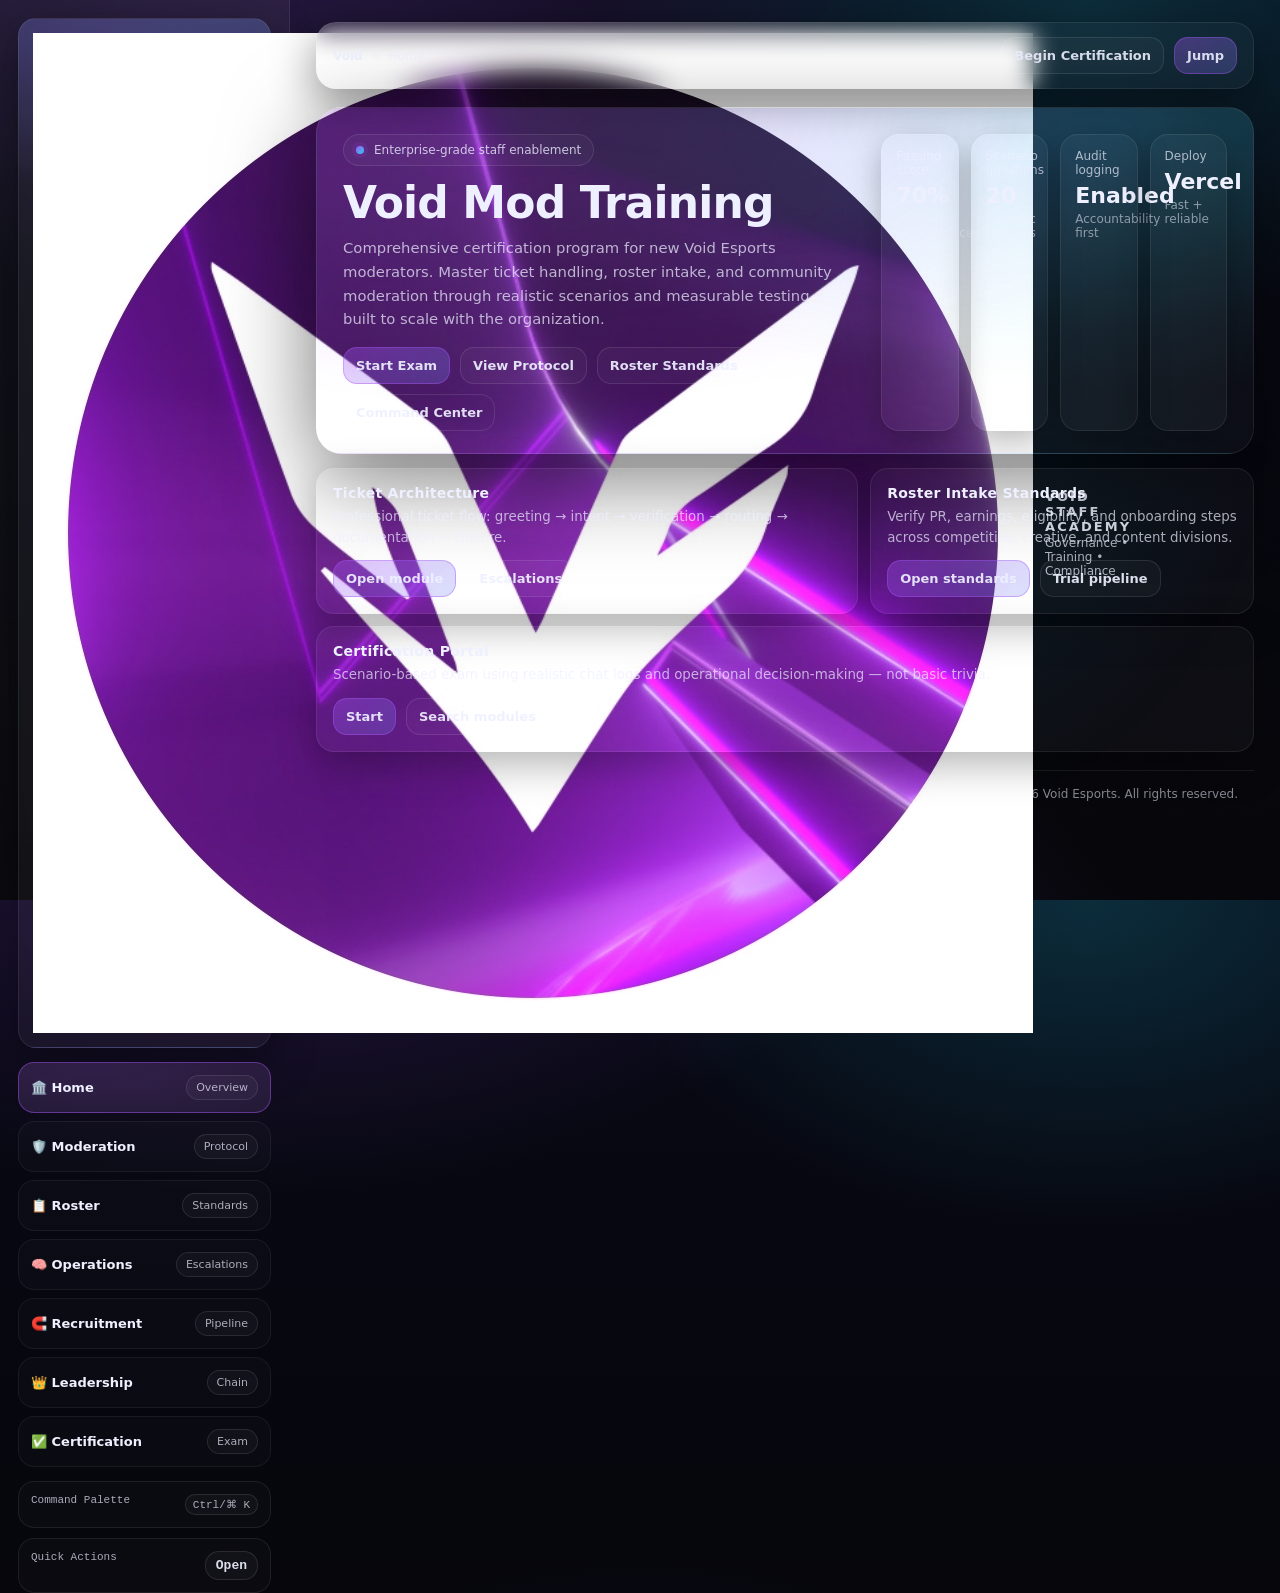
==== commit 8adaca98: "Update index.html" ====
--- a/index.html
+++ b/index.html
@@ -14,7 +14,7 @@
   <div class="app">
     <aside class="sidebar">
       <div class="brand">
-        <div class="logo"></div>
+        <img src="assets/logo.png" class="logo-img" alt="Void Logo">
         <div>
           <h1>VOID STAFF ACADEMY</h1>
           <p>Governance • Training • Compliance</p>
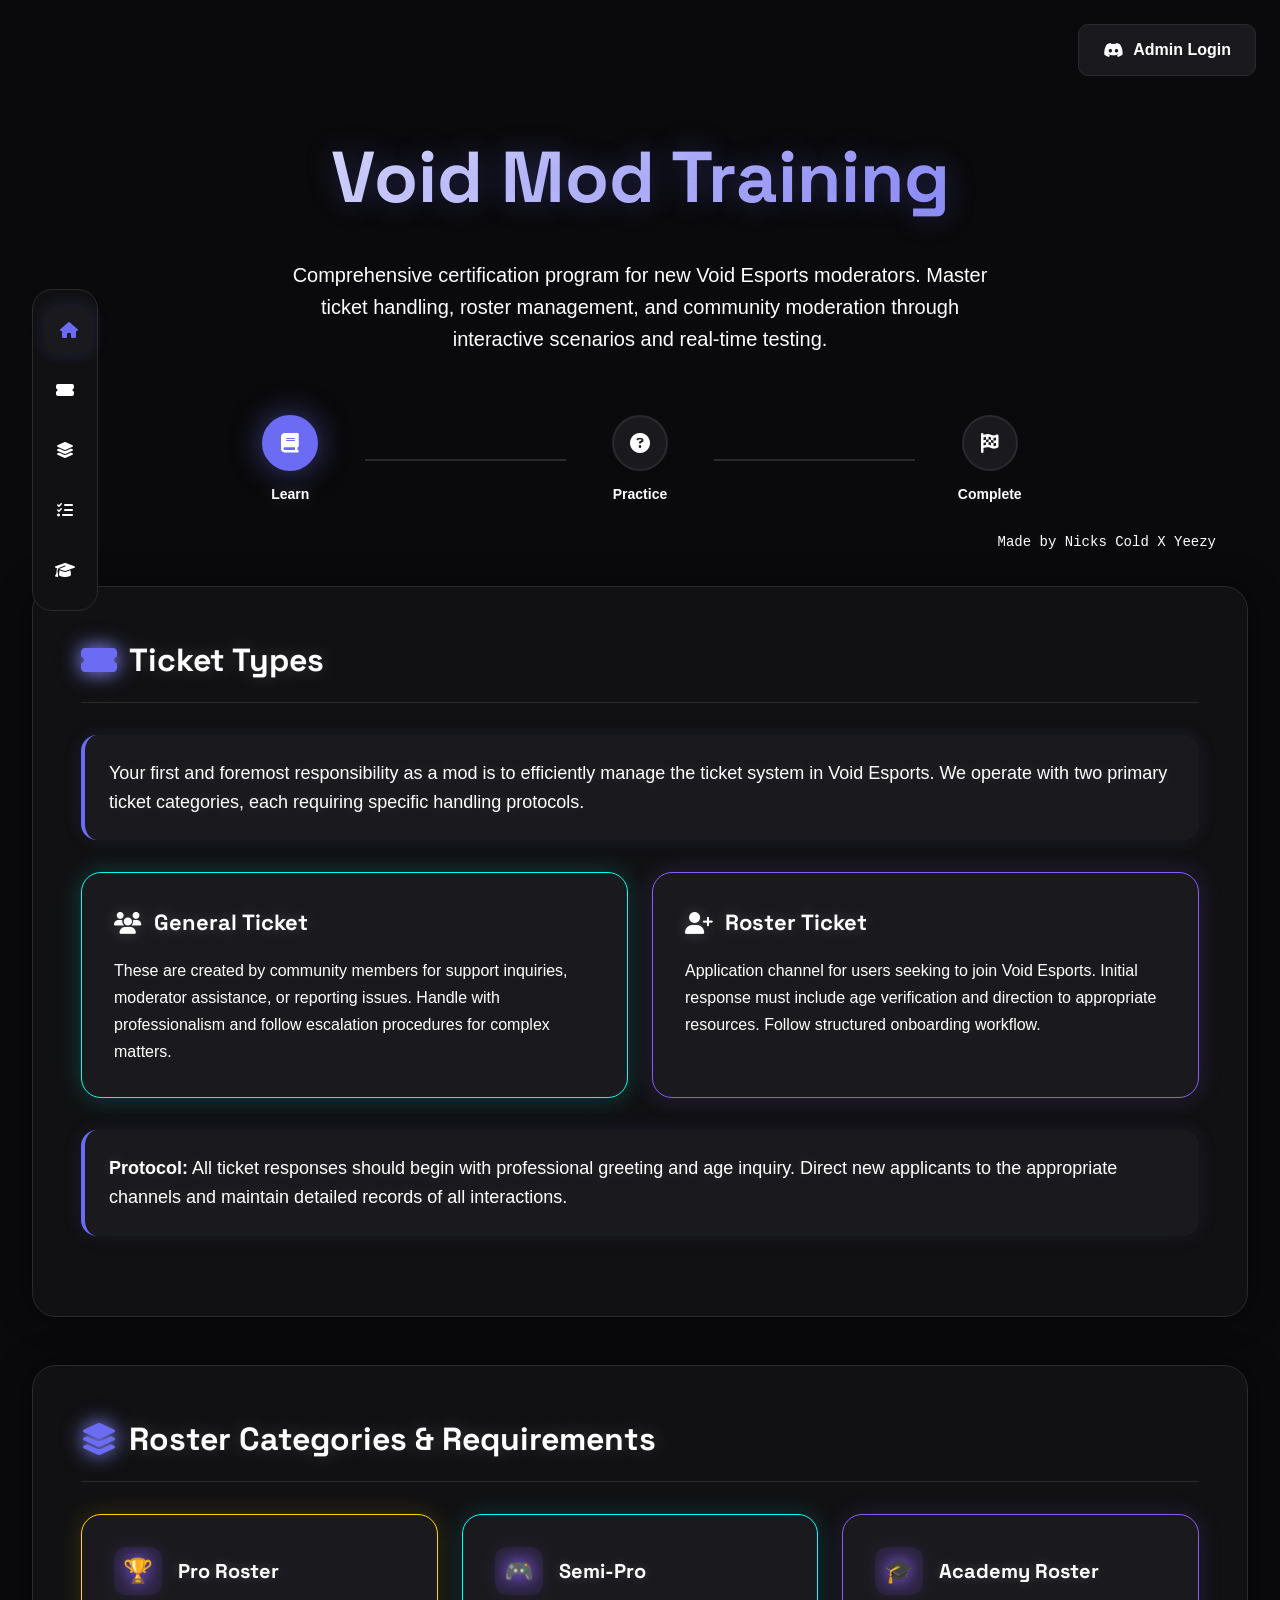
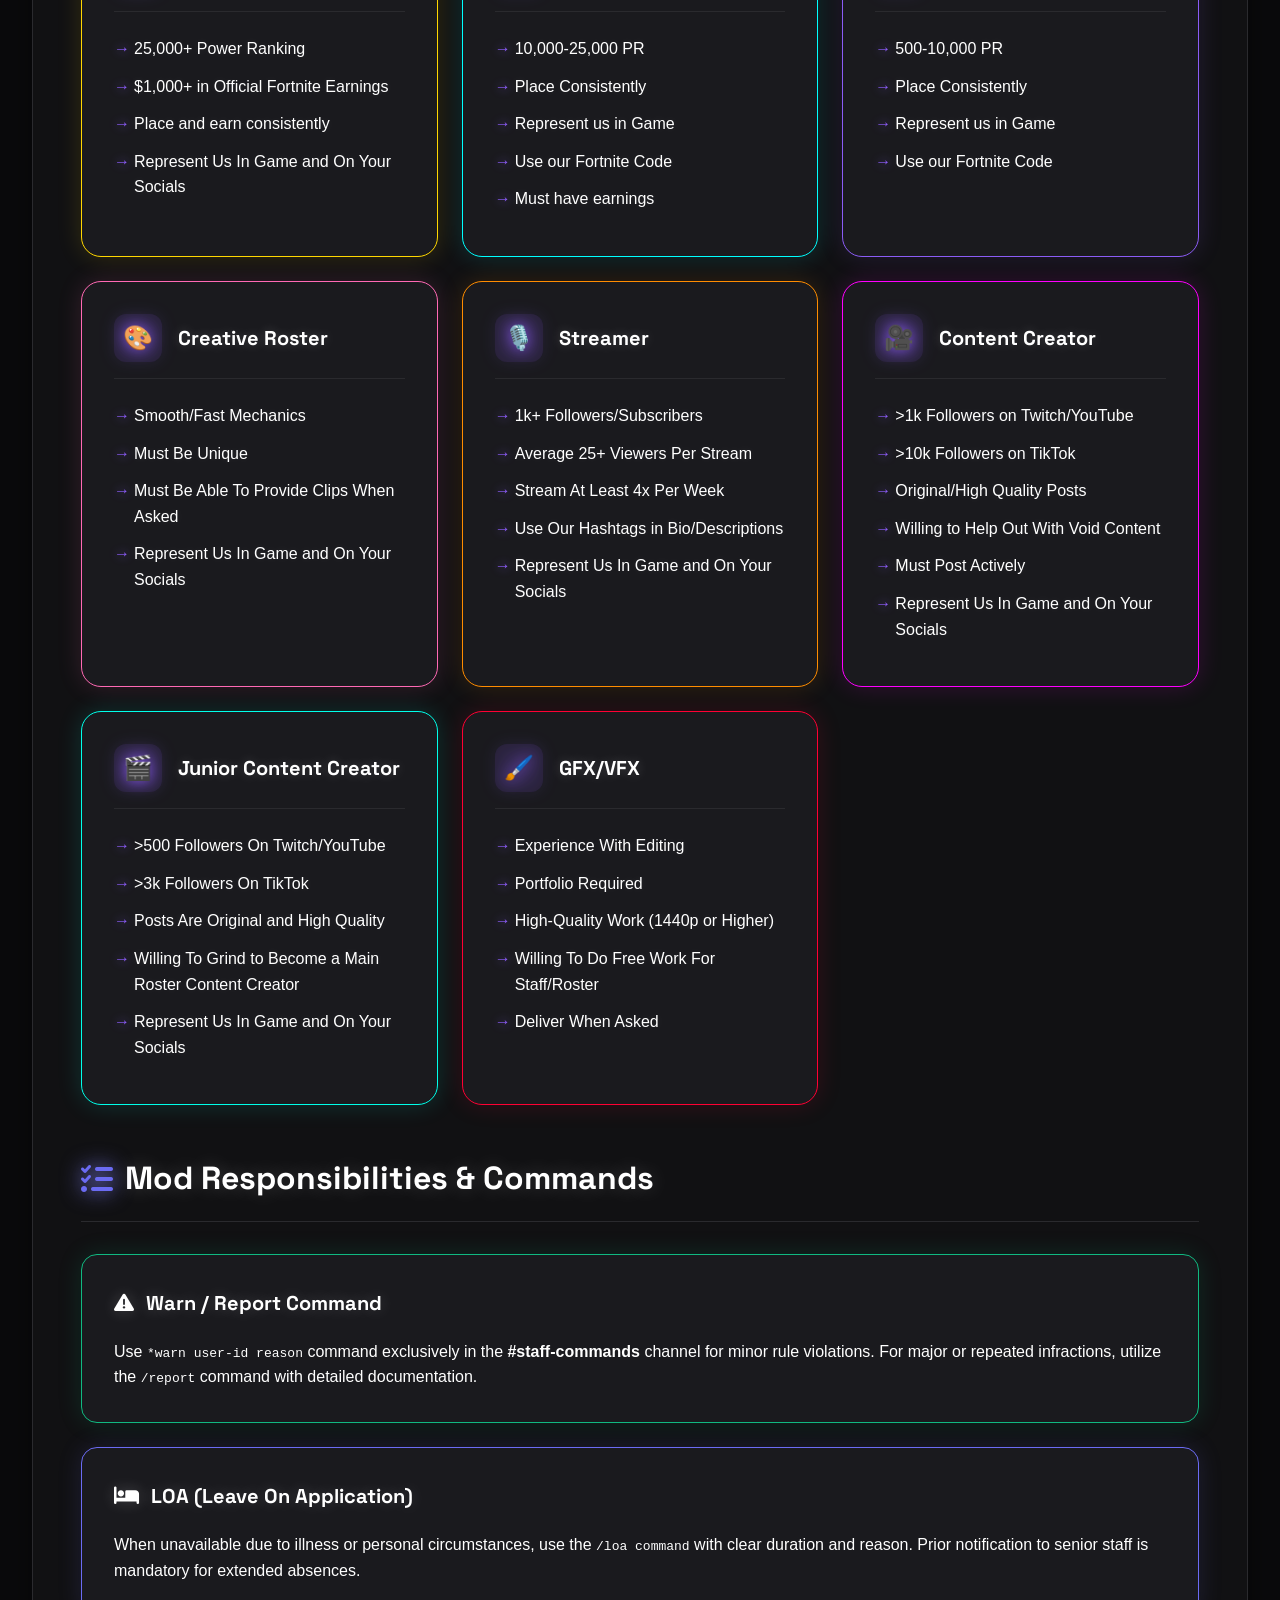
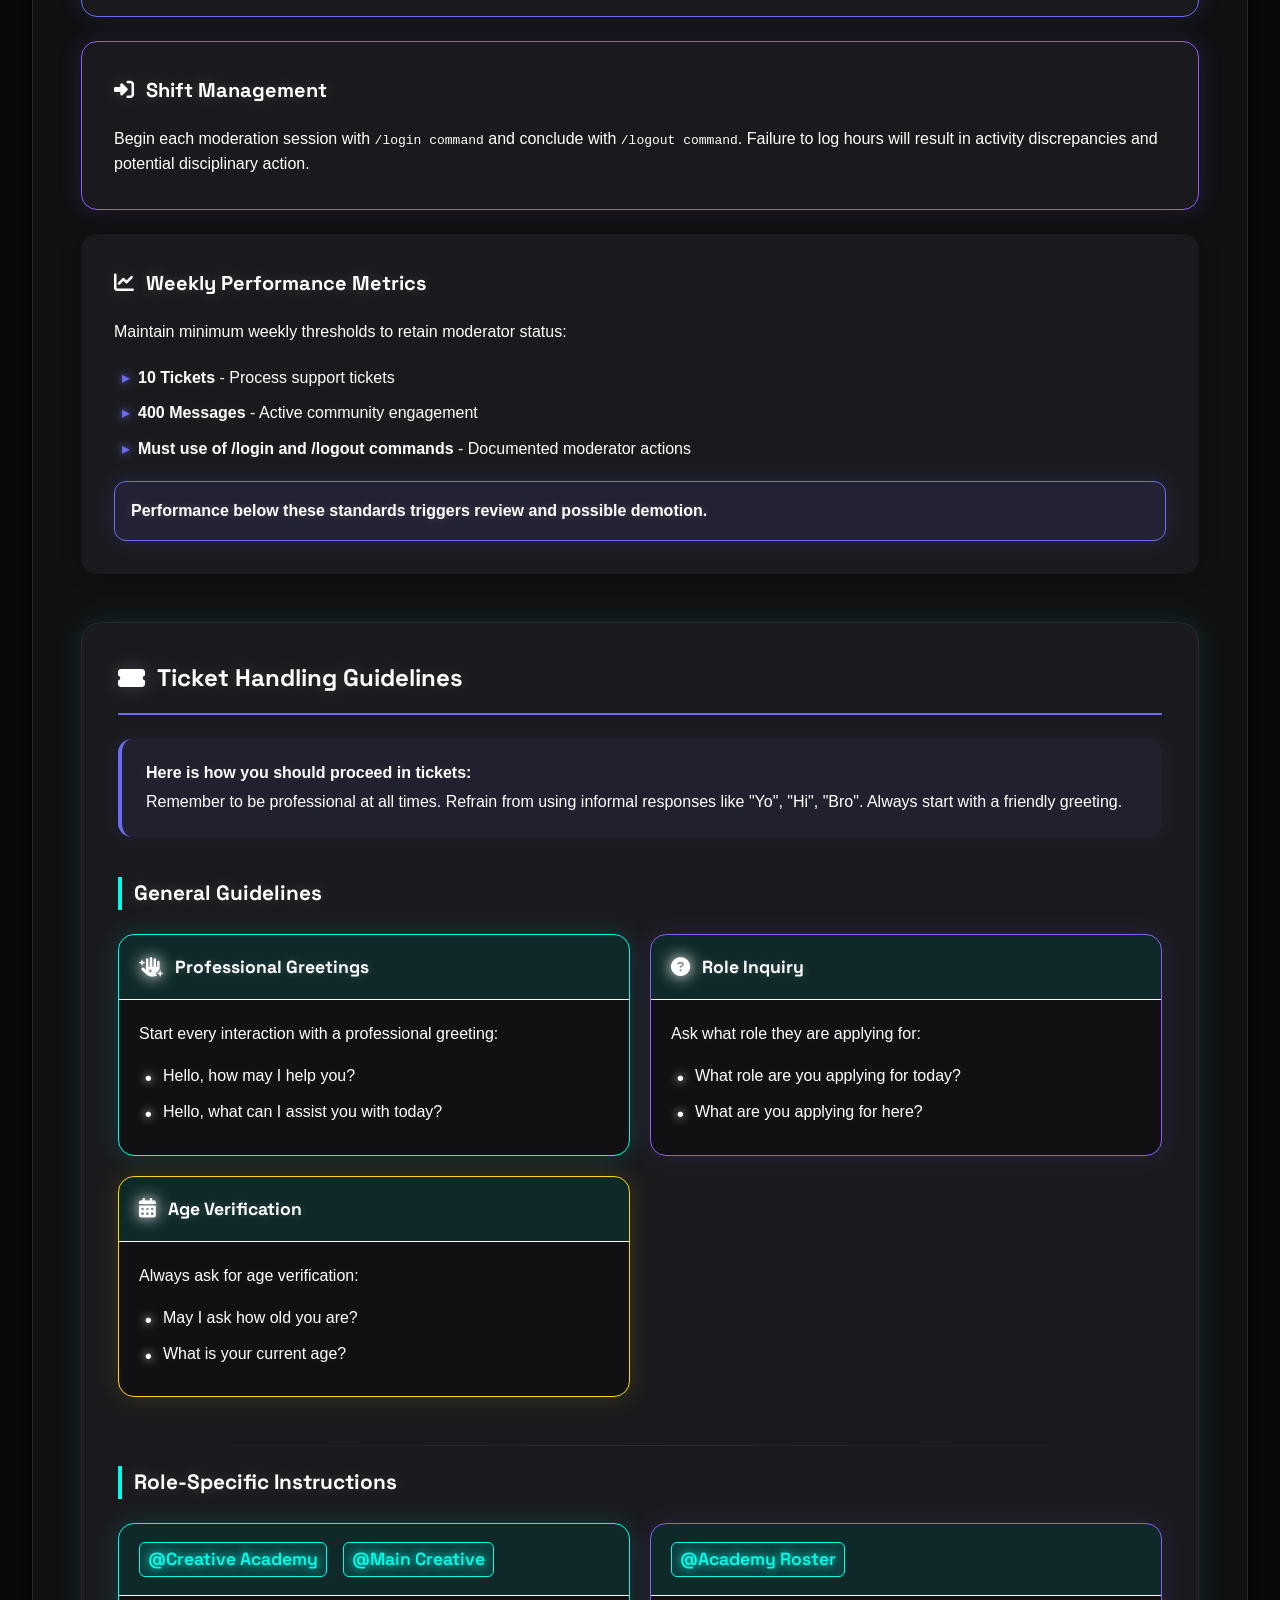
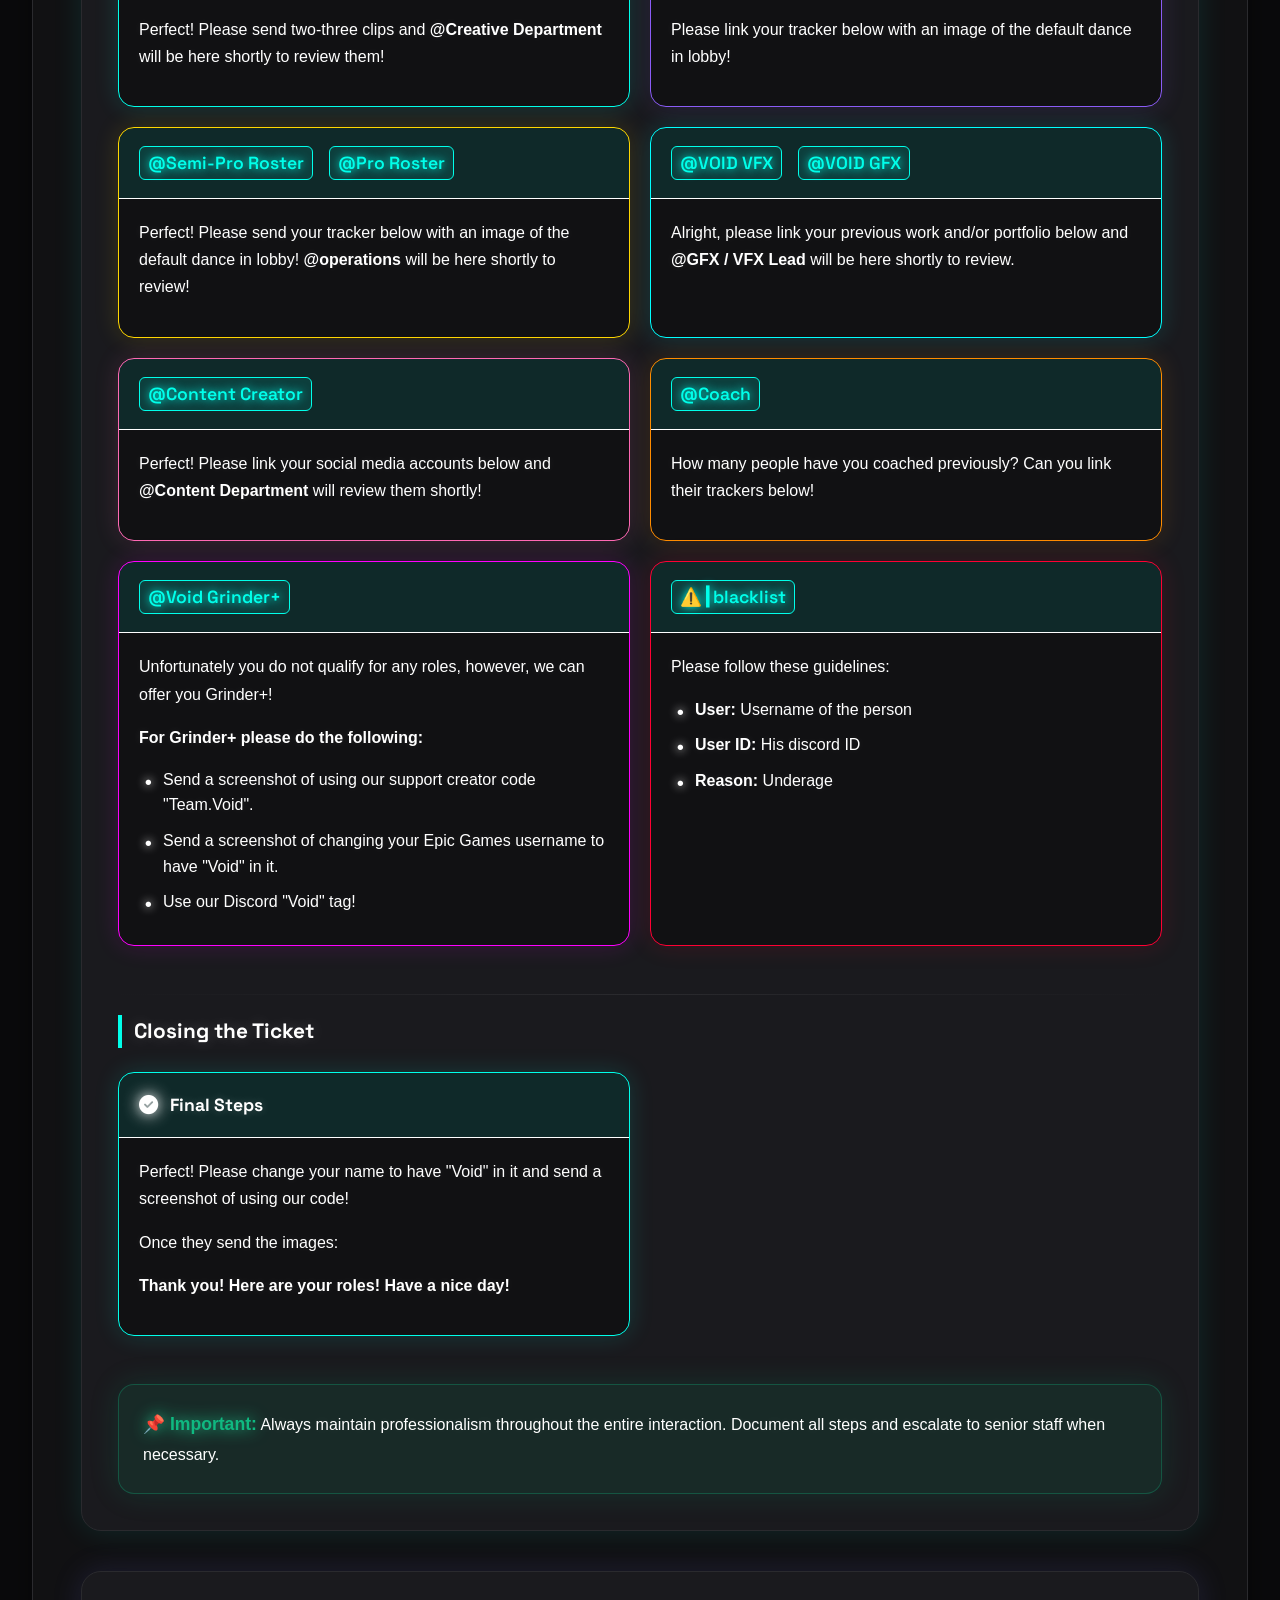
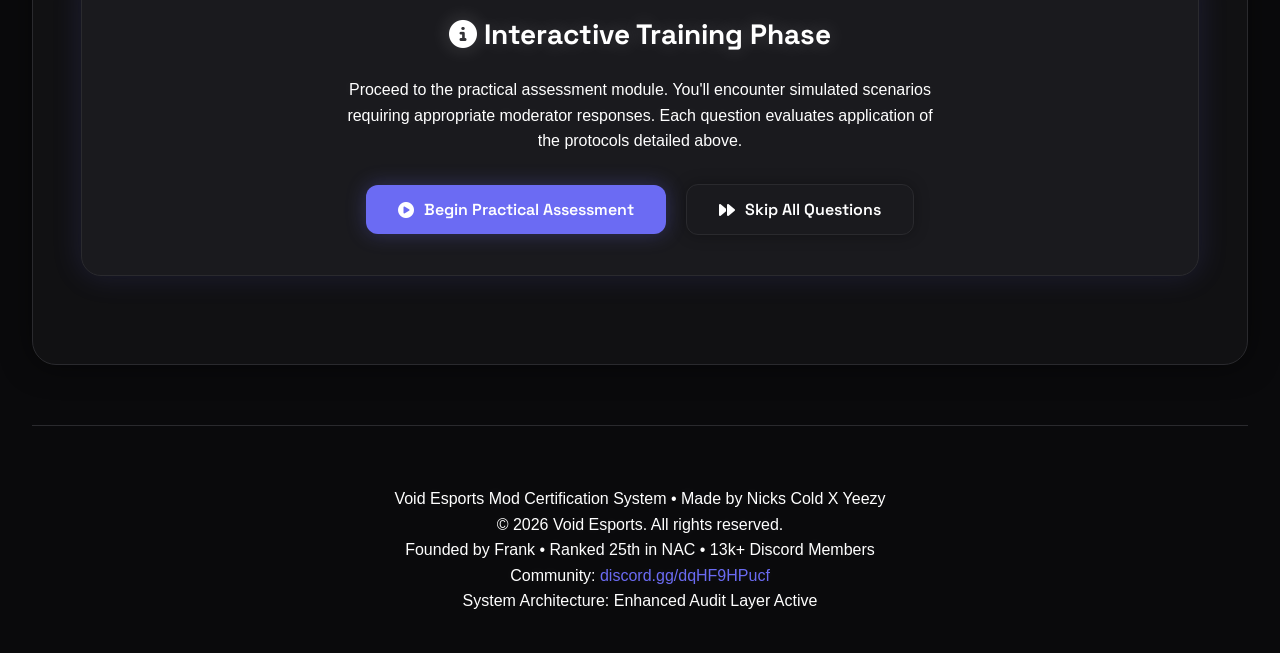
==== commit c4e7c579: "Update index.html" ====
--- a/index.html
+++ b/index.html
@@ -1,142 +1,4526 @@
-<!doctype html>
+<!DOCTYPE html>
 <html lang="en">
 <head>
-  <meta charset="utf-8" />
-  <meta name="viewport" content="width=device-width,initial-scale=1" />
-  <title>Void Staff Academy</title>
-  <link rel="preconnect" href="https://fonts.googleapis.com">
-  <link rel="stylesheet" href="assets/ui.css" />
+    <meta charset="UTF-8">
+    <meta name="viewport" content="width=device-width, initial-scale=1.0, maximum-scale=1.0, user-scalable=no">
+    <title>VOID | Mod Training Suite v3.0</title>
+    
+    <!-- Premium Fonts -->
+    <link href="https://api.fontshare.com/v2/css?f[]=satoshi@900,700,500,300,400&display=swap" rel="stylesheet">
+    <link href="https://fonts.googleapis.com/css2?family=Space+Grotesk:wght@300;400;500;600;700&display=swap" rel="stylesheet">
+    <link href="https://fonts.googleapis.com/css2?family=JetBrains+Mono:wght@100;200;300;400;500;600;700;800&display=swap" rel="stylesheet">
+    
+    <!-- Icons -->
+    <link rel="stylesheet" href="https://cdnjs.cloudflare.com/ajax/libs/font-awesome/6.4.0/css/all.min.css">
+    
+    <style>
+        * {
+            margin: 0;
+            padding: 0;
+            box-sizing: border-box;
+        }
+
+        :root {
+            --bg-primary: #0a0a0c;
+            --bg-secondary: #111113;
+            --bg-tertiary: #1a1a1e;
+            --border: #2a2a2e;
+            --text-primary: #ffffff;
+            --text-secondary: #ffffff;
+            --text-muted: #ffffff;
+            --accent: #6b6bf3;
+            --accent-hover: #7b7bff;
+            --success: #10b981;
+            --warning: #f59e0b;
+            --danger: #ed4245;
+            --void-blood: #ff0033;
+            --void-neon: #00ffea;
+            --void-purple: #8b5cf6;
+            --void-gold: #ffd700;
+            --void-pink: #ff69b4;
+            --void-orange: #ff8c00;
+            --void-cyan: #00ffff;
+            --void-magenta: #ff00ff;
+            
+            /* Discord Mobile Colors */
+            --discord-bg: #313338;
+            --discord-bg-secondary: #2b2d31;
+            --discord-bg-tertiary: #1e1f22;
+            --discord-text: #dbdee1;
+            --discord-text-muted: #949ba4;
+            --discord-divider: #3c3f45;
+            --discord-blurple: #5865f2;
+            --discord-green: #23a55a;
+            --discord-red: #f23f42;
+        }
+
+        body {
+            font-family: 'Satoshi', -apple-system, BlinkMacSystemFont, sans-serif;
+            background: var(--bg-primary);
+            color: var(--text-secondary);
+            min-height: 100vh;
+            line-height: 1.6;
+        }
+
+        ::-webkit-scrollbar { width: 8px; height: 8px; }
+        ::-webkit-scrollbar-track { background: var(--bg-secondary); }
+        ::-webkit-scrollbar-thumb { background: var(--border); border-radius: 4px; }
+
+        .container { max-width: 1400px; margin: 0 auto; padding: 0 32px; }
+
+        /* Admin Button */
+        #adminLoginBtn {
+            position: fixed;
+            top: 24px;
+            right: 24px;
+            background: var(--bg-tertiary);
+            border: 1px solid var(--border);
+            color: var(--text-primary);
+            padding: 12px 24px;
+            border-radius: 10px;
+            text-decoration: none;
+            font-weight: 600;
+            z-index: 1000;
+            display: flex;
+            align-items: center;
+            gap: 10px;
+            cursor: pointer;
+            transition: all 0.2s ease;
+        }
+        #adminLoginBtn:hover {
+            border-color: var(--accent);
+            transform: translateY(-2px);
+            box-shadow: 0 0 20px rgba(107, 107, 243, 0.3);
+        }
+
+        /* Navigation Sidebar */
+        .nav-sidebar {
+            position: fixed;
+            left: 32px;
+            top: 50%;
+            transform: translateY(-50%);
+            z-index: 100;
+            display: flex;
+            flex-direction: column;
+            gap: 12px;
+            background: var(--bg-secondary);
+            padding: 16px 8px;
+            border-radius: 20px;
+            border: 1px solid var(--border);
+        }
+        .nav-item {
+            width: 48px;
+            height: 48px;
+            border-radius: 12px;
+            display: flex;
+            align-items: center;
+            justify-content: center;
+            background: transparent;
+            color: var(--text-muted);
+            cursor: pointer;
+            transition: all 0.2s ease;
+        }
+        .nav-item:hover, .nav-item.active {
+            background: var(--bg-tertiary);
+            color: var(--accent);
+            transform: translateX(4px);
+            box-shadow: 0 0 15px rgba(107, 107, 243, 0.2);
+        }
+
+        /* Header */
+        .header {
+            padding: 120px 0 80px;
+            text-align: center;
+            position: relative;
+        }
+        .header h1 {
+            font-family: 'Space Grotesk', sans-serif;
+            font-size: 4.5rem;
+            font-weight: 800;
+            margin-bottom: 24px;
+            background: linear-gradient(135deg, #fff, var(--accent));
+            -webkit-background-clip: text;
+            background-clip: text;
+            color: transparent;
+            text-shadow: 0 0 30px rgba(107, 107, 243, 0.3);
+        }
+        .header p {
+            font-size: 1.25rem;
+            max-width: 720px;
+            margin: 0 auto 48px;
+            color: var(--text-muted);
+            text-shadow: 0 0 15px rgba(255, 255, 255, 0.1);
+        }
+
+        /* Progress Steps */
+        .progress-container {
+            display: flex;
+            align-items: center;
+            justify-content: center;
+            max-width: 800px;
+            margin: 60px auto 0;
+            gap: 24px;
+        }
+        .progress-step {
+            display: flex;
+            flex-direction: column;
+            align-items: center;
+            gap: 12px;
+            flex: 1;
+        }
+        .step-icon {
+            width: 56px;
+            height: 56px;
+            border-radius: 50%;
+            display: flex;
+            align-items: center;
+            justify-content: center;
+            background: var(--bg-tertiary);
+            border: 2px solid var(--border);
+            color: var(--text-muted);
+            font-size: 1.25rem;
+            transition: all 0.3s ease;
+        }
+        .step-icon.active {
+            background: var(--accent);
+            border-color: var(--accent);
+            color: white;
+            box-shadow: 0 0 30px rgba(107, 107, 243, 0.5);
+        }
+        .progress-step span {
+            font-size: 0.875rem;
+            font-weight: 600;
+            color: var(--text-muted);
+            text-shadow: 0 0 10px rgba(255, 255, 255, 0.1);
+        }
+        .progress-step.active span {
+            color: var(--text-primary);
+            text-shadow: 0 0 15px rgba(255, 255, 255, 0.3);
+        }
+        .progress-bar {
+            flex: 2;
+            height: 2px;
+            background: var(--border);
+            position: relative;
+        }
+        .progress-fill {
+            position: absolute;
+            top: 0;
+            left: 0;
+            height: 100%;
+            width: 0%;
+            background: linear-gradient(90deg, var(--accent), var(--void-purple));
+            transition: width 0.5s ease;
+            box-shadow: 0 0 20px rgba(107, 107, 243, 0.5);
+        }
+
+        .made-by {
+            position: absolute;
+            bottom: 32px;
+            right: 32px;
+            font-size: 0.875rem;
+            color: var(--text-muted);
+            font-family: monospace;
+            text-shadow: 0 0 10px rgba(255, 255, 255, 0.1);
+        }
+
+        /* Content Sections */
+        .content-section {
+            background: var(--bg-secondary);
+            border: 1px solid var(--border);
+            border-radius: 24px;
+            padding: 48px;
+            margin-bottom: 48px;
+            box-shadow: 0 0 30px rgba(0, 0, 0, 0.5);
+            transition: all 0.3s ease;
+        }
+        .content-section:hover {
+            box-shadow: 0 0 40px rgba(107, 107, 243, 0.15);
+        }
+        .section-title {
+            font-family: 'Space Grotesk', sans-serif;
+            font-size: 2rem;
+            font-weight: 700;
+            margin-bottom: 32px;
+            color: var(--text-primary);
+            display: flex;
+            align-items: center;
+            gap: 12px;
+            padding-bottom: 16px;
+            border-bottom: 1px solid var(--border);
+            text-shadow: 0 0 20px rgba(255, 255, 255, 0.2);
+        }
+        .section-title i {
+            color: var(--accent);
+            filter: drop-shadow(0 0 10px var(--accent));
+        }
+
+        /* Ticket Types - Enhanced with colored borders and glow */
+        .intro-text {
+            font-size: 1.125rem;
+            color: var(--text-primary);
+            margin-bottom: 32px;
+            padding: 24px;
+            background: var(--bg-tertiary);
+            border-radius: 16px;
+            border-left: 4px solid var(--accent);
+            text-shadow: 0 0 12px rgba(255, 255, 255, 0.15);
+            box-shadow: 0 0 20px rgba(107, 107, 243, 0.1);
+        }
+        .ticket-types {
+            display: grid;
+            grid-template-columns: repeat(auto-fit, minmax(350px, 1fr));
+            gap: 24px;
+            margin: 32px 0;
+        }
+        .ticket-card {
+            background: var(--bg-tertiary);
+            border: 1px solid transparent;
+            border-radius: 20px;
+            padding: 32px;
+            transition: all 0.3s ease;
+            position: relative;
+            box-shadow: 0 0 20px rgba(0, 0, 0, 0.3);
+        }
+        .ticket-card:nth-child(1) {
+            border-color: var(--void-neon);
+            box-shadow: 0 0 25px rgba(0, 255, 234, 0.2);
+        }
+        .ticket-card:nth-child(2) {
+            border-color: var(--void-purple);
+            box-shadow: 0 0 25px rgba(139, 92, 246, 0.2);
+        }
+        .ticket-card:hover {
+            transform: translateY(-4px);
+        }
+        .ticket-card:nth-child(1):hover {
+            box-shadow: 0 0 35px rgba(0, 255, 234, 0.3);
+        }
+        .ticket-card:nth-child(2):hover {
+            box-shadow: 0 0 35px rgba(139, 92, 246, 0.3);
+        }
+        .ticket-card h3 {
+            font-family: 'Space Grotesk', sans-serif;
+            font-size: 1.375rem;
+            font-weight: 700;
+            margin-bottom: 16px;
+            color: var(--text-primary);
+            display: flex;
+            align-items: center;
+            gap: 12px;
+            text-shadow: 0 0 15px rgba(255, 255, 255, 0.2);
+        }
+        .ticket-card p {
+            color: var(--text-primary);
+            line-height: 1.7;
+            text-shadow: 0 0 10px rgba(255, 255, 255, 0.1);
+        }
+
+        /* Roster Categories - Enhanced with colored borders and glow */
+        .roster-categories {
+            display: grid;
+            grid-template-columns: repeat(auto-fit, minmax(320px, 1fr));
+            gap: 24px;
+            margin: 32px 0;
+        }
+        .roster-card {
+            background: var(--bg-tertiary);
+            border: 1px solid transparent;
+            border-radius: 20px;
+            padding: 32px;
+            transition: all 0.3s ease;
+            box-shadow: 0 0 20px rgba(0, 0, 0, 0.3);
+        }
+        /* Assign different colors to each roster card */
+        .roster-card:nth-child(1) { border-color: var(--void-gold); box-shadow: 0 0 25px rgba(255, 215, 0, 0.15); }
+        .roster-card:nth-child(2) { border-color: var(--void-cyan); box-shadow: 0 0 25px rgba(0, 255, 255, 0.15); }
+        .roster-card:nth-child(3) { border-color: var(--void-purple); box-shadow: 0 0 25px rgba(139, 92, 246, 0.15); }
+        .roster-card:nth-child(4) { border-color: var(--void-pink); box-shadow: 0 0 25px rgba(255, 105, 180, 0.15); }
+        .roster-card:nth-child(5) { border-color: var(--void-orange); box-shadow: 0 0 25px rgba(255, 140, 0, 0.15); }
+        .roster-card:nth-child(6) { border-color: var(--void-magenta); box-shadow: 0 0 25px rgba(255, 0, 255, 0.15); }
+        .roster-card:nth-child(7) { border-color: var(--void-neon); box-shadow: 0 0 25px rgba(0, 255, 234, 0.15); }
+        .roster-card:nth-child(8) { border-color: var(--void-blood); box-shadow: 0 0 25px rgba(255, 0, 51, 0.15); }
+        
+        .roster-card:hover {
+            transform: translateY(-4px);
+        }
+        .roster-card:nth-child(1):hover { box-shadow: 0 0 35px rgba(255, 215, 0, 0.25); }
+        .roster-card:nth-child(2):hover { box-shadow: 0 0 35px rgba(0, 255, 255, 0.25); }
+        .roster-card:nth-child(3):hover { box-shadow: 0 0 35px rgba(139, 92, 246, 0.25); }
+        .roster-card:nth-child(4):hover { box-shadow: 0 0 35px rgba(255, 105, 180, 0.25); }
+        .roster-card:nth-child(5):hover { box-shadow: 0 0 35px rgba(255, 140, 0, 0.25); }
+        .roster-card:nth-child(6):hover { box-shadow: 0 0 35px rgba(255, 0, 255, 0.25); }
+        .roster-card:nth-child(7):hover { box-shadow: 0 0 35px rgba(0, 255, 234, 0.25); }
+        .roster-card:nth-child(8):hover { box-shadow: 0 0 35px rgba(255, 0, 51, 0.25); }
+        
+        .roster-header {
+            display: flex;
+            align-items: center;
+            gap: 16px;
+            margin-bottom: 24px;
+            padding-bottom: 16px;
+            border-bottom: 1px solid var(--border);
+        }
+        .roster-icon {
+            font-size: 1.5rem;
+            width: 48px;
+            height: 48px;
+            display: flex;
+            align-items: center;
+            justify-content: center;
+            background: rgba(139, 92, 246, 0.1);
+            border-radius: 12px;
+            color: var(--void-purple);
+            filter: drop-shadow(0 0 8px currentColor);
+        }
+        .roster-title {
+            font-family: 'Space Grotesk', sans-serif;
+            font-size: 1.25rem;
+            font-weight: 700;
+            color: var(--text-primary);
+            text-shadow: 0 0 12px rgba(255, 255, 255, 0.2);
+        }
+        .roster-requirements {
+            list-style: none;
+        }
+        .roster-requirements li {
+            color: var(--text-primary);
+            margin-bottom: 12px;
+            padding-left: 20px;
+            position: relative;
+            text-shadow: 0 0 8px rgba(255, 255, 255, 0.1);
+        }
+        .roster-requirements li:before {
+            content: '→';
+            position: absolute;
+            left: 0;
+            color: var(--void-purple);
+            filter: drop-shadow(0 0 5px currentColor);
+        }
+
+        /* Mod Requirements - Enhanced */
+        .mod-requirements {
+            margin-top: 48px;
+        }
+        .requirement-section {
+            background: var(--bg-tertiary);
+            border: 1px solid transparent;
+            border-radius: 16px;
+            padding: 32px;
+            margin-bottom: 24px;
+            transition: all 0.3s ease;
+            box-shadow: 0 0 20px rgba(0, 0, 0, 0.3);
+        }
+        .requirement-section:nth-child(1) { border-color: var(--warning); box-shadow: 0 0 25px rgba(245, 158, 11, 0.15); }
+        .requirement-section:nth-child(2) { border-color: var(--success); box-shadow: 0 0 25px rgba(16, 185, 129, 0.15); }
+        .requirement-section:nth-child(3) { border-color: var(--accent); box-shadow: 0 0 25px rgba(107, 107, 243, 0.15); }
+        .requirement-section:nth-child(4) { border-color: var(--void-purple); box-shadow: 0 0 25px rgba(139, 92, 246, 0.15); }
+        
+        .requirement-section:hover {
+            transform: translateY(-2px);
+        }
+        .requirement-section:nth-child(1):hover { box-shadow: 0 0 35px rgba(245, 158, 11, 0.25); }
+        .requirement-section:nth-child(2):hover { box-shadow: 0 0 35px rgba(16, 185, 129, 0.25); }
+        .requirement-section:nth-child(3):hover { box-shadow: 0 0 35px rgba(107, 107, 243, 0.25); }
+        .requirement-section:nth-child(4):hover { box-shadow: 0 0 35px rgba(139, 92, 246, 0.25); }
+        
+        .requirement-title {
+            font-family: 'Space Grotesk', sans-serif;
+            font-size: 1.25rem;
+            font-weight: 700;
+            margin-bottom: 20px;
+            color: var(--text-primary);
+            display: flex;
+            align-items: center;
+            gap: 12px;
+            text-shadow: 0 0 15px rgba(255, 255, 255, 0.2);
+        }
+        .requirement-content {
+            color: var(--text-primary);
+        }
+        .requirement-list {
+            list-style: none;
+            margin: 20px 0;
+        }
+        .requirement-list li {
+            margin-bottom: 10px;
+            padding-left: 24px;
+            position: relative;
+            color: var(--text-primary);
+            text-shadow: 0 0 8px rgba(255, 255, 255, 0.1);
+        }
+        .requirement-list li:before {
+            content: '▸';
+            position: absolute;
+            left: 8px;
+            color: var(--accent);
+            filter: drop-shadow(0 0 5px var(--accent));
+        }
+        .weekly-requirements {
+            margin-top: 20px;
+            padding: 16px;
+            background: rgba(107, 107, 243, 0.1);
+            border-radius: 12px;
+            color: var(--text-primary);
+            font-weight: 600;
+            border: 1px solid var(--accent);
+            text-shadow: 0 0 10px rgba(255, 255, 255, 0.2);
+            box-shadow: 0 0 20px rgba(107, 107, 243, 0.2);
+        }
+
+        /* Ticket Handling Guidelines - Enhanced */
+        .ticket-handling-section {
+            margin-top: 48px;
+            background: var(--bg-tertiary);
+            border: 1px solid var(--border);
+            border-radius: 20px;
+            padding: 36px;
+            box-shadow: 0 0 30px rgba(0, 255, 234, 0.1);
+        }
+        
+        .ticket-handling-section h3 {
+            font-family: 'Space Grotesk', sans-serif;
+            font-size: 1.5rem;
+            font-weight: 700;
+            color: var(--text-primary);
+            margin-bottom: 24px;
+            display: flex;
+            align-items: center;
+            gap: 12px;
+            padding-bottom: 16px;
+            border-bottom: 2px solid var(--accent);
+            text-shadow: 0 0 20px rgba(255, 255, 255, 0.2);
+        }
+        
+        .handling-intro {
+            margin-bottom: 40px;
+            padding: 20px 24px;
+            background: rgba(107, 107, 243, 0.08);
+            border-radius: 14px;
+            border-left: 4px solid var(--accent);
+            line-height: 1.8;
+            color: var(--text-primary);
+            text-shadow: 0 0 12px rgba(255, 255, 255, 0.1);
+            box-shadow: 0 0 20px rgba(107, 107, 243, 0.1);
+        }
+        
+        .handling-category {
+            margin-bottom: 48px;
+        }
+        
+        .handling-category h4 {
+            font-family: 'Space Grotesk', sans-serif;
+            font-size: 1.3rem;
+            font-weight: 700;
+            color: var(--text-primary);
+            margin-bottom: 24px;
+            padding-left: 12px;
+            border-left: 4px solid var(--void-neon);
+            text-shadow: 0 0 15px rgba(255, 255, 255, 0.2);
+        }
+        
+        .handling-cards-grid {
+            display: grid;
+            grid-template-columns: repeat(auto-fill, minmax(380px, 1fr));
+            gap: 20px;
+        }
+        
+        .handling-card {
+            background: var(--bg-secondary);
+            border: 1px solid transparent;
+            border-radius: 16px;
+            overflow: hidden;
+            transition: all 0.25s ease;
+            box-shadow: 0 0 20px rgba(0, 0, 0, 0.3);
+        }
+        
+        /* Assign different colors to handling cards */
+        .handling-card:nth-child(1) { border-color: var(--void-neon); box-shadow: 0 0 25px rgba(0, 255, 234, 0.15); }
+        .handling-card:nth-child(2) { border-color: var(--void-purple); box-shadow: 0 0 25px rgba(139, 92, 246, 0.15); }
+        .handling-card:nth-child(3) { border-color: var(--void-gold); box-shadow: 0 0 25px rgba(255, 215, 0, 0.15); }
+        .handling-card:nth-child(4) { border-color: var(--void-cyan); box-shadow: 0 0 25px rgba(0, 255, 255, 0.15); }
+        .handling-card:nth-child(5) { border-color: var(--void-pink); box-shadow: 0 0 25px rgba(255, 105, 180, 0.15); }
+        .handling-card:nth-child(6) { border-color: var(--void-orange); box-shadow: 0 0 25px rgba(255, 140, 0, 0.15); }
+        .handling-card:nth-child(7) { border-color: var(--void-magenta); box-shadow: 0 0 25px rgba(255, 0, 255, 0.15); }
+        .handling-card:nth-child(8) { border-color: var(--void-blood); box-shadow: 0 0 25px rgba(255, 0, 51, 0.15); }
+        
+        .handling-card:hover {
+            transform: translateY(-4px);
+        }
+        .handling-card:nth-child(1):hover { box-shadow: 0 0 35px rgba(0, 255, 234, 0.25); }
+        .handling-card:nth-child(2):hover { box-shadow: 0 0 35px rgba(139, 92, 246, 0.25); }
+        .handling-card:nth-child(3):hover { box-shadow: 0 0 35px rgba(255, 215, 0, 0.25); }
+        .handling-card:nth-child(4):hover { box-shadow: 0 0 35px rgba(0, 255, 255, 0.25); }
+        .handling-card:nth-child(5):hover { box-shadow: 0 0 35px rgba(255, 105, 180, 0.25); }
+        .handling-card:nth-child(6):hover { box-shadow: 0 0 35px rgba(255, 140, 0, 0.25); }
+        .handling-card:nth-child(7):hover { box-shadow: 0 0 35px rgba(255, 0, 255, 0.25); }
+        .handling-card:nth-child(8):hover { box-shadow: 0 0 35px rgba(255, 0, 51, 0.25); }
+        
+        .handling-card-header {
+            background: rgba(0, 255, 234, 0.1);
+            padding: 18px 20px;
+            border-bottom: 1px solid currentColor;
+            font-family: 'Space Grotesk', sans-serif;
+            font-weight: 700;
+            font-size: 1.1rem;
+            color: var(--text-primary);
+            display: flex;
+            align-items: center;
+            gap: 12px;
+            text-shadow: 0 0 10px rgba(255, 255, 255, 0.2);
+        }
+        
+        .handling-card-header i {
+            color: currentColor;
+            font-size: 1.2rem;
+            filter: drop-shadow(0 0 8px currentColor);
+        }
+        
+        .handling-card-content {
+            padding: 20px;
+        }
+        
+        .handling-card-content p {
+            color: var(--text-primary);
+            line-height: 1.7;
+            margin-bottom: 16px;
+            font-size: 1rem;
+            text-shadow: 0 0 8px rgba(255, 255, 255, 0.1);
+        }
+        
+        .handling-card-content ul {
+            list-style: none;
+            margin-top: 12px;
+        }
+        
+        .handling-card-content ul li {
+            color: var(--text-primary);
+            margin-bottom: 10px;
+            padding-left: 24px;
+            position: relative;
+            line-height: 1.6;
+            text-shadow: 0 0 8px rgba(255, 255, 255, 0.1);
+        }
+        
+        .handling-card-content ul li:before {
+            content: '•';
+            position: absolute;
+            left: 6px;
+            color: currentColor;
+            font-weight: bold;
+            font-size: 1.2rem;
+            filter: drop-shadow(0 0 5px currentColor);
+        }
+        
+        .highlight-role {
+            color: var(--void-neon);
+            font-weight: 600;
+            background: rgba(0, 255, 234, 0.1);
+            padding: 2px 8px;
+            border-radius: 6px;
+            display: inline-block;
+            margin-right: 4px;
+            text-shadow: 0 0 10px currentColor;
+            border: 1px solid currentColor;
+        }
+        
+        .handling-divider {
+            margin: 40px 0 20px;
+            border: 0;
+            height: 1px;
+            background: linear-gradient(90deg, transparent, var(--border), transparent);
+        }
+        
+        .handling-note {
+            margin-top: 40px;
+            padding: 24px;
+            background: rgba(16, 185, 129, 0.1);
+            border: 1px solid rgba(16, 185, 129, 0.3);
+            border-radius: 16px;
+            color: var(--text-primary);
+            line-height: 1.8;
+            text-shadow: 0 0 12px rgba(255, 255, 255, 0.1);
+            box-shadow: 0 0 30px rgba(16, 185, 129, 0.15);
+        }
+        
+        .handling-note strong {
+            color: var(--success);
+            font-size: 1.1rem;
+            filter: drop-shadow(0 0 8px currentColor);
+        }
+
+        /* Quiz Instructions - Enhanced */
+        .quiz-instructions {
+            background: var(--bg-tertiary);
+            border: 1px solid var(--border);
+            border-radius: 20px;
+            padding: 40px;
+            margin: 40px 0;
+            text-align: center;
+            box-shadow: 0 0 30px rgba(107, 107, 243, 0.15);
+        }
+        .quiz-instructions h3 {
+            font-family: 'Space Grotesk', sans-serif;
+            font-size: 1.75rem;
+            font-weight: 700;
+            margin-bottom: 20px;
+            color: var(--text-primary);
+            text-shadow: 0 0 20px rgba(255, 255, 255, 0.2);
+        }
+        .quiz-instructions p {
+            color: var(--text-primary);
+            max-width: 600px;
+            margin: 0 auto 30px;
+            text-shadow: 0 0 12px rgba(255, 255, 255, 0.1);
+        }
+
+        /* Buttons - Enhanced */
+        .btn {
+            padding: 14px 32px;
+            border-radius: 12px;
+            font-weight: 600;
+            font-size: 1rem;
+            cursor: pointer;
+            border: none;
+            display: inline-flex;
+            align-items: center;
+            gap: 10px;
+            font-family: 'Space Grotesk', sans-serif;
+            transition: all 0.2s ease;
+        }
+        .btn-primary {
+            background: var(--accent);
+            color: white;
+            box-shadow: 0 0 20px rgba(107, 107, 243, 0.3);
+        }
+        .btn-primary:hover {
+            background: var(--accent-hover);
+            transform: translateY(-2px);
+            box-shadow: 0 0 30px rgba(107, 107, 243, 0.5);
+        }
+        .btn-secondary {
+            background: var(--bg-tertiary);
+            border: 1px solid var(--border);
+            color: var(--text-primary);
+            box-shadow: 0 0 15px rgba(0, 0, 0, 0.3);
+        }
+        .btn-secondary:hover {
+            border-color: var(--accent);
+            box-shadow: 0 0 25px rgba(107, 107, 243, 0.2);
+        }
+        .btn-test {
+            background: transparent;
+            border: 2px solid var(--accent);
+            color: var(--accent);
+            text-shadow: 0 0 10px currentColor;
+            box-shadow: 0 0 20px rgba(107, 107, 243, 0.2);
+        }
+        .btn-test:hover {
+            background: rgba(107, 107, 243, 0.1);
+            transform: translateY(-2px);
+            box-shadow: 0 0 30px rgba(107, 107, 243, 0.4);
+        }
+
+        /* Training Quiz - Enhanced */
+        .training-quiz {
+            margin: 48px 0;
+        }
+        .question-card {
+            background: var(--bg-tertiary);
+            border: 1px solid var(--border);
+            border-radius: 24px;
+            padding: 40px;
+            margin-bottom: 30px;
+            display: none;
+            box-shadow: 0 0 30px rgba(107, 107, 243, 0.1);
+        }
+        .question-card.active {
+            display: block;
+        }
+        .question-header {
+            display: flex;
+            justify-content: space-between;
+            align-items: center;
+            margin-bottom: 30px;
+            padding-bottom: 20px;
+            border-bottom: 1px solid var(--border);
+        }
+        .question-title {
+            font-family: 'Space Grotesk', sans-serif;
+            font-size: 1.5rem;
+            font-weight: 700;
+            color: var(--text-primary);
+            text-shadow: 0 0 15px rgba(255, 255, 255, 0.2);
+        }
+        .question-number {
+            color: var(--text-primary);
+            font-size: 0.875rem;
+            padding: 6px 12px;
+            background: var(--bg-secondary);
+            border-radius: 20px;
+            text-shadow: 0 0 8px rgba(255, 255, 255, 0.1);
+        }
+        .question-description {
+            background: var(--bg-secondary);
+            border-radius: 16px;
+            padding: 24px;
+            margin-bottom: 30px;
+            color: var(--text-primary);
+            border-left: 4px solid var(--accent);
+            text-shadow: 0 0 12px rgba(255, 255, 255, 0.1);
+            box-shadow: 0 0 20px rgba(107, 107, 243, 0.1);
+        }
+        .answer-box {
+            width: 100%;
+            min-height: 150px;
+            padding: 20px;
+            background: var(--bg-secondary);
+            border: 1px solid var(--border);
+            border-radius: 16px;
+            color: var(--text-primary);
+            font-family: inherit;
+            font-size: 1rem;
+            margin-bottom: 30px;
+            transition: all 0.2s ease;
+        }
+        .answer-box:focus {
+            border-color: var(--accent);
+            box-shadow: 0 0 30px rgba(107, 107, 243, 0.2);
+            outline: none;
+        }
+        .quiz-buttons {
+            display: flex;
+            gap: 16px;
+            justify-content: space-between;
+        }
+
+        /* Answer Feedback - Enhanced */
+        .answer-feedback {
+            margin-top: 30px;
+            padding: 30px;
+            background: var(--bg-secondary);
+            border: 1px solid var(--border);
+            border-radius: 16px;
+            display: none;
+            box-shadow: 0 0 30px rgba(107, 107, 243, 0.15);
+        }
+        .answer-feedback.show {
+            display: block;
+        }
+        .feedback-title {
+            font-family: 'Space Grotesk', sans-serif;
+            font-size: 1.25rem;
+            font-weight: 700;
+            margin-bottom: 20px;
+            color: var(--accent);
+            text-shadow: 0 0 15px currentColor;
+        }
+        .correct-answer {
+            color: var(--text-primary);
+        }
+        .correction-note {
+            color: var(--text-primary);
+            margin-top: 16px;
+            padding-top: 16px;
+            border-top: 1px solid var(--border);
+        }
+
+        /* Skip All */
+        .skip-all-container {
+            text-align: center;
+            margin: 30px 0 50px;
+            padding: 30px;
+            background: var(--bg-tertiary);
+            border: 1px solid var(--border);
+            border-radius: 16px;
+            box-shadow: 0 0 30px rgba(0, 0, 0, 0.3);
+        }
+
+        /* Completion Screen - Enhanced */
+        .completion-screen {
+            text-align: center;
+            padding: 80px 0;
+            display: none;
+        }
+        .completion-screen.active {
+            display: block;
+        }
+        .completion-icon {
+            font-size: 80px;
+            color: var(--success);
+            margin-bottom: 30px;
+            filter: drop-shadow(0 0 20px currentColor);
+        }
+        .completion-title {
+            font-family: 'Space Grotesk', sans-serif;
+            font-size: 3rem;
+            font-weight: 800;
+            margin-bottom: 20px;
+            color: var(--text-primary);
+            text-shadow: 0 0 30px rgba(255, 255, 255, 0.2);
+        }
+        .completion-message p {
+            color: var(--text-primary);
+            text-shadow: 0 0 12px rgba(255, 255, 255, 0.1);
+        }
+        .completion-buttons {
+            display: flex;
+            gap: 20px;
+            justify-content: center;
+        }
+
+        /* Footer - Enhanced */
+        .footer {
+            text-align: center;
+            padding: 60px 0 40px;
+            margin-top: 60px;
+            border-top: 1px solid var(--border);
+            color: var(--text-primary);
+            text-shadow: 0 0 12px rgba(255, 255, 255, 0.1);
+        }
+        .footer a {
+            color: var(--accent);
+            text-decoration: none;
+            transition: all 0.2s ease;
+        }
+        .footer a:hover {
+            text-shadow: 0 0 15px currentColor;
+        }
+
+        /* ===== DESKTOP DISCORD TEST INTERFACE - COMPLETE 1:1 REPLICA ===== */
+        .test-page {
+            display: none;
+            position: fixed;
+            top: 0;
+            left: 0;
+            width: 100%;
+            height: 100%;
+            background: #313338;
+            z-index: 10000;
+            overflow: hidden;
+            font-family: -apple-system, BlinkMacSystemFont, 'Segoe UI', Roboto, Helvetica, Arial, sans-serif;
+        }
+
+        .test-page.active {
+            display: block;
+        }
+
+        /* Discord Color Variables */
+        .test-page {
+            --discord-bg-primary: #313338;
+            --discord-bg-secondary: #2b2d31;
+            --discord-bg-tertiary: #1e1f22;
+            --discord-text-normal: #dbdee1;
+            --discord-text-muted: #949ba4;
+            --discord-text-link: #00a8fc;
+            --discord-divider: #3c3f45;
+            --discord-channel-hover: #3c3f45;
+            --discord-channel-selected: #404249;
+            --discord-blurple: #5865f2;
+            --discord-green: #23a55a;
+            --discord-red: #f23f42;
+            --discord-online: #23a55a;
+        }
+
+        /* Discord Layout */
+        .discord-app {
+            display: flex;
+            height: 100%;
+            width: 100%;
+            overflow: hidden;
+        }
+
+        /* Server Bar */
+        .discord-servers {
+            width: 72px;
+            background: var(--discord-bg-tertiary);
+            display: flex;
+            flex-direction: column;
+            align-items: center;
+            padding: 12px 0;
+            gap: 8px;
+            overflow-y: auto;
+            flex-shrink: 0;
+            height: 100%;
+        }
+
+        .discord-server-icon {
+            width: 48px;
+            height: 48px;
+            border-radius: 50%;
+            background: var(--discord-bg-secondary);
+            display: flex;
+            align-items: center;
+            justify-content: center;
+            color: var(--discord-text-muted);
+            font-size: 1.25rem;
+            font-weight: 600;
+            cursor: pointer;
+            transition: border-radius 0.2s ease;
+            position: relative;
+            flex-shrink: 0;
+        }
+
+        .discord-server-icon:hover {
+            border-radius: 16px;
+            background: var(--discord-channel-hover);
+            color: var(--discord-text-normal);
+        }
+
+        .discord-server-icon.active {
+            border-radius: 16px;
+            background: var(--discord-blurple);
+            color: white;
+        }
+
+        .discord-server-icon.active::before {
+            content: '';
+            position: absolute;
+            left: -12px;
+            top: 50%;
+            transform: translateY(-50%);
+            width: 4px;
+            height: 20px;
+            background: white;
+            border-radius: 0 4px 4px 0;
+        }
+
+        .discord-server-divider {
+            width: 32px;
+            height: 2px;
+            background: var(--discord-divider);
+            margin: 4px 0;
+        }
+
+        /* Channels Sidebar */
+        .discord-channels {
+            width: 240px;
+            background: var(--discord-bg-secondary);
+            display: flex;
+            flex-direction: column;
+            flex-shrink: 0;
+            height: 100%;
+            border-right: 1px solid var(--discord-divider);
+        }
+
+        .discord-guild-header {
+            height: 48px;
+            padding: 0 16px;
+            display: flex;
+            align-items: center;
+            background: var(--discord-bg-secondary);
+            border-bottom: 1px solid var(--discord-divider);
+            cursor: pointer;
+            font-weight: 600;
+            color: var(--discord-text-normal);
+        }
+
+        .discord-guild-header i {
+            margin-left: auto;
+            color: var(--discord-text-muted);
+            font-size: 0.875rem;
+        }
+
+        .discord-channels-scroll {
+            flex: 1;
+            overflow-y: auto;
+            padding: 16px 8px;
+        }
+
+        .discord-category {
+            margin-bottom: 16px;
+        }
+
+        .discord-category-header {
+            padding: 8px 8px;
+            display: flex;
+            align-items: center;
+            justify-content: space-between;
+            color: var(--discord-text-muted);
+            font-size: 0.75rem;
+            font-weight: 600;
+            text-transform: uppercase;
+            letter-spacing: 0.02em;
+        }
+
+        .discord-channel {
+            padding: 6px 8px;
+            margin: 1px 0;
+            border-radius: 4px;
+            display: flex;
+            align-items: center;
+            gap: 6px;
+            color: var(--discord-text-muted);
+            cursor: pointer;
+            font-size: 0.9375rem;
+        }
+
+        .discord-channel:hover {
+            background: var(--discord-channel-hover);
+            color: var(--discord-text-normal);
+        }
+
+        .discord-channel.active {
+            background: var(--discord-channel-selected);
+            color: var(--discord-text-normal);
+        }
+
+        .discord-channel i {
+            width: 20px;
+            text-align: center;
+            font-size: 1rem;
+        }
+
+        .discord-channel-name {
+            flex: 1;
+            white-space: nowrap;
+            overflow: hidden;
+            text-overflow: ellipsis;
+        }
+
+        .discord-channel-unread {
+            width: 8px;
+            height: 8px;
+            border-radius: 50%;
+            background: var(--discord-text-normal);
+        }
+
+        /* User Panel */
+        .discord-user-panel {
+            height: 52px;
+            background: var(--discord-bg-tertiary);
+            display: flex;
+            align-items: center;
+            padding: 0 8px;
+            gap: 8px;
+            margin-top: auto;
+            border-top: 1px solid var(--discord-divider);
+        }
+
+        .discord-avatar-wrapper {
+            position: relative;
+        }
+
+        .discord-avatar {
+            width: 32px;
+            height: 32px;
+            border-radius: 50%;
+            background: var(--discord-blurple);
+            display: flex;
+            align-items: center;
+            justify-content: center;
+            font-weight: 600;
+            color: white;
+            font-size: 0.875rem;
+        }
+
+        .discord-status {
+            position: absolute;
+            bottom: -2px;
+            right: -2px;
+            width: 12px;
+            height: 12px;
+            border-radius: 50%;
+            border: 2px solid var(--discord-bg-tertiary);
+            background: var(--discord-online);
+        }
+
+        .discord-user-info {
+            flex: 1;
+            min-width: 0;
+        }
+
+        .discord-user-name {
+            font-weight: 600;
+            font-size: 0.875rem;
+            color: var(--discord-text-normal);
+            white-space: nowrap;
+            overflow: hidden;
+            text-overflow: ellipsis;
+        }
+
+        .discord-user-tag {
+            font-size: 0.6875rem;
+            color: var(--discord-text-muted);
+        }
+
+        .discord-user-controls {
+            display: flex;
+            gap: 2px;
+        }
+
+        .discord-control-btn {
+            width: 32px;
+            height: 32px;
+            border-radius: 4px;
+            display: flex;
+            align-items: center;
+            justify-content: center;
+            color: var(--discord-text-muted);
+            cursor: pointer;
+        }
+
+        .discord-control-btn:hover {
+            background: var(--discord-channel-hover);
+            color: var(--discord-text-normal);
+        }
+
+        /* Main Chat Area */
+        .discord-chat {
+            flex: 1;
+            display: flex;
+            flex-direction: column;
+            background: var(--discord-bg-primary);
+            min-width: 0;
+            height: 100%;
+        }
+
+        .discord-chat-header {
+            height: 48px;
+            background: var(--discord-bg-primary);
+            border-bottom: 1px solid var(--discord-divider);
+            padding: 0 16px;
+            display: flex;
+            align-items: center;
+            gap: 8px;
+            flex-shrink: 0;
+        }
+
+        .discord-chat-header i {
+            color: var(--discord-text-muted);
+            font-size: 1.25rem;
+        }
+
+        .discord-chat-title {
+            font-weight: 600;
+            color: var(--discord-text-normal);
+            font-size: 0.9375rem;
+        }
+
+        .discord-chat-topic {
+            color: var(--discord-text-muted);
+            font-size: 0.875rem;
+            margin-left: 8px;
+            padding-left: 8px;
+            border-left: 1px solid var(--discord-divider);
+        }
+
+        .discord-chat-header-actions {
+            margin-left: auto;
+            display: flex;
+            gap: 4px;
+        }
+
+        .discord-header-btn {
+            width: 32px;
+            height: 32px;
+            border-radius: 4px;
+            display: flex;
+            align-items: center;
+            justify-content: center;
+            color: var(--discord-text-muted);
+            cursor: pointer;
+        }
+
+        .discord-header-btn:hover {
+            background: var(--discord-channel-hover);
+            color: var(--discord-text-normal);
+        }
+
+        /* Messages Container - FIXED SPACING */
+        .discord-messages {
+            flex: 1;
+            overflow-y: auto;
+            padding: 24px 16px;
+            display: flex;
+            flex-direction: column;
+            gap: 16px;
+        }
+
+        .discord-message-group {
+            display: flex;
+            gap: 16px;
+            padding: 8px 0;
+            position: relative;
+            margin-bottom: 8px;
+            border-bottom: 1px solid transparent;
+        }
+
+        .discord-message-group:hover {
+            background: rgba(255, 255, 255, 0.02);
+        }
+
+        .discord-message-avatar {
+            width: 40px;
+            height: 40px;
+            border-radius: 50%;
+            display: flex;
+            align-items: center;
+            justify-content: center;
+            font-weight: 600;
+            color: white;
+            flex-shrink: 0;
+        }
+
+        .discord-message-content {
+            flex: 1;
+            min-width: 0;
+        }
+
+        .discord-message-header {
+            display: flex;
+            align-items: baseline;
+            gap: 8px;
+            margin-bottom: 8px;
+            flex-wrap: wrap;
+        }
+
+        .discord-message-author {
+            font-weight: 600;
+            color: var(--discord-text-normal);
+            font-size: 1rem;
+        }
+
+        .discord-message-badge {
+            background: var(--discord-blurple);
+            color: white;
+            font-size: 0.6875rem;
+            font-weight: 600;
+            padding: 3px 8px;
+            border-radius: 4px;
+            text-transform: uppercase;
+        }
+
+        .discord-message-timestamp {
+            color: var(--discord-text-muted);
+            font-size: 0.75rem;
+        }
+
+        .discord-message-text {
+            color: var(--discord-text-normal);
+            font-size: 1rem;
+            line-height: 1.5;
+            word-wrap: break-word;
+            white-space: pre-wrap;
+            margin-top: 4px;
+        }
+
+        /* Typing Indicator */
+        .discord-typing {
+            padding: 12px 16px;
+            display: flex;
+            align-items: center;
+            gap: 8px;
+            color: var(--discord-text-muted);
+            font-size: 0.875rem;
+            border-top: 1px solid var(--discord-divider);
+        }
+
+        .discord-typing-dots {
+            display: flex;
+            gap: 4px;
+        }
+
+        .discord-typing-dot {
+            width: 8px;
+            height: 8px;
+            border-radius: 50%;
+            background: var(--discord-text-muted);
+            animation: discordTyping 1.4s infinite ease-in-out;
+        }
+
+        .discord-typing-dot:nth-child(1) { animation-delay: -0.32s; }
+        .discord-typing-dot:nth-child(2) { animation-delay: -0.16s; }
+        .discord-typing-dot:nth-child(3) { animation-delay: 0; }
+
+        @keyframes discordTyping {
+            0%, 60%, 100% { transform: translateY(0); }
+            30% { transform: translateY(-4px); }
+        }
+
+        /* Message Input */
+        .discord-input-area {
+            padding: 16px 16px 20px 16px;
+            background: var(--discord-bg-primary);
+            border-top: 1px solid var(--discord-divider);
+        }
+
+        .discord-input-container {
+            background: var(--discord-bg-tertiary);
+            border-radius: 8px;
+            display: flex;
+            align-items: flex-end;
+            padding: 0 12px;
+        }
+
+        .discord-input {
+            flex: 1;
+            background: transparent;
+            border: none;
+            color: var(--discord-text-normal);
+            font-family: inherit;
+            font-size: 0.9375rem;
+            padding: 12px 0;
+            resize: none;
+            min-height: 44px;
+            max-height: 144px;
+        }
+
+        .discord-input:focus {
+            outline: none;
+        }
+
+        .discord-input::placeholder {
+            color: var(--discord-text-muted);
+        }
+
+        .discord-send-btn {
+            padding: 12px 16px;
+            background: transparent;
+            border: none;
+            color: var(--discord-text-muted);
+            font-weight: 600;
+            cursor: pointer;
+            display: flex;
+            align-items: center;
+            gap: 8px;
+        }
+
+        .discord-send-btn:not(:disabled) {
+            color: var(--discord-text-link);
+        }
+
+        .discord-send-btn:not(:disabled):hover {
+            color: var(--discord-blurple);
+        }
+
+        .discord-send-btn:disabled {
+            opacity: 0.5;
+            cursor: not-allowed;
+        }
+
+        /* Members Sidebar */
+        .discord-members {
+            width: 240px;
+            background: var(--discord-bg-secondary);
+            border-left: 1px solid var(--discord-divider);
+            display: flex;
+            flex-direction: column;
+            flex-shrink: 0;
+            height: 100%;
+        }
+
+        .discord-members-header {
+            height: 48px;
+            padding: 0 16px;
+            display: flex;
+            align-items: center;
+            font-weight: 600;
+            color: var(--discord-text-muted);
+            border-bottom: 1px solid var(--discord-divider);
+        }
+
+        .discord-members-scroll {
+            flex: 1;
+            overflow-y: auto;
+            padding: 16px 8px;
+        }
+
+        .discord-member-group {
+            margin-bottom: 20px;
+        }
+
+        .discord-member-group-title {
+            padding: 8px 8px;
+            color: var(--discord-text-muted);
+            font-size: 0.75rem;
+            font-weight: 600;
+            text-transform: uppercase;
+            letter-spacing: 0.5px;
+        }
+
+        .discord-member {
+            padding: 6px 8px;
+            border-radius: 4px;
+            display: flex;
+            align-items: center;
+            gap: 8px;
+            cursor: pointer;
+        }
+
+        .discord-member:hover {
+            background: var(--discord-channel-hover);
+        }
+
+        .discord-member-avatar {
+            width: 32px;
+            height: 32px;
+            border-radius: 50%;
+            background: var(--discord-blurple);
+            display: flex;
+            align-items: center;
+            justify-content: center;
+            font-weight: 600;
+            color: white;
+            font-size: 0.875rem;
+            position: relative;
+        }
+
+        .discord-member-status {
+            position: absolute;
+            bottom: -2px;
+            right: -2px;
+            width: 10px;
+            height: 10px;
+            border-radius: 50%;
+            border: 2px solid var(--discord-bg-secondary);
+            background: var(--discord-online);
+        }
+
+        .discord-member-name {
+            font-weight: 500;
+            font-size: 0.9375rem;
+            color: var(--discord-text-muted);
+            white-space: nowrap;
+            overflow: hidden;
+            text-overflow: ellipsis;
+        }
+
+        /* Score Display */
+        .discord-score {
+            background: var(--discord-bg-tertiary);
+            border-radius: 8px;
+            padding: 16px;
+            margin: 16px 0 8px;
+            text-align: center;
+        }
+
+        .discord-score-value {
+            font-size: 2.5rem;
+            font-weight: 700;
+            color: var(--discord-blurple);
+            line-height: 1.2;
+        }
+
+        .discord-score-label {
+            font-size: 0.75rem;
+            color: var(--discord-text-muted);
+            text-transform: uppercase;
+            letter-spacing: 0.5px;
+        }
+
+        .discord-progress {
+            height: 4px;
+            background: var(--discord-bg-primary);
+            border-radius: 2px;
+            margin-top: 12px;
+            overflow: hidden;
+        }
+
+        .discord-progress-fill {
+            height: 100%;
+            background: linear-gradient(90deg, var(--discord-blurple), #eb459e);
+            width: 0%;
+            transition: width 0.3s ease;
+        }
+
+        /* Test Complete Modal */
+        .discord-modal {
+            position: fixed;
+            top: 0;
+            left: 0;
+            right: 0;
+            bottom: 0;
+            background: rgba(0, 0, 0, 0.85);
+            display: none;
+            align-items: center;
+            justify-content: center;
+            z-index: 10001;
+            padding: 20px;
+        }
+
+        .discord-modal.active {
+            display: flex;
+        }
+
+        .discord-modal-content {
+            background: var(--discord-bg-secondary);
+            border-radius: 8px;
+            padding: 32px;
+            max-width: 440px;
+            width: 100%;
+            border: none;
+            box-shadow: 0 8px 32px rgba(0, 0, 0, 0.4);
+        }
+
+        .discord-modal-icon {
+            font-size: 3.5rem;
+            text-align: center;
+            margin-bottom: 20px;
+            line-height: 1;
+        }
+
+        .discord-modal-icon.pass { color: var(--discord-green); }
+        .discord-modal-icon.fail { color: var(--discord-red); }
+
+        .discord-modal-title {
+            font-size: 1.5rem;
+            font-weight: 700;
+            text-align: center;
+            margin-bottom: 16px;
+            color: var(--discord-text-normal);
+            line-height: 1.2;
+        }
+
+        .discord-modal-score {
+            font-size: 2rem;
+            font-weight: 700;
+            text-align: center;
+            margin-bottom: 20px;
+            color: var(--discord-text-normal);
+            font-family: 'JetBrains Mono', monospace;
+        }
+
+        .discord-modal-message {
+            text-align: center;
+            color: var(--discord-text-muted);
+            margin-bottom: 20px;
+            line-height: 1.6;
+            font-size: 0.95rem;
+        }
+
+        .discord-modal-status {
+            background: var(--discord-bg-tertiary);
+            border-radius: 4px;
+            padding: 12px 16px;
+            margin-bottom: 20px;
+            display: flex;
+            align-items: center;
+            justify-content: center;
+            gap: 8px;
+            color: var(--discord-text-muted);
+            font-size: 0.875rem;
+        }
+
+        .discord-modal-buttons {
+            display: flex;
+            gap: 12px;
+            justify-content: center;
+        }
+
+        .discord-modal-btn {
+            padding: 12px 20px;
+            border-radius: 3px;
+            font-weight: 500;
+            cursor: pointer;
+            border: none;
+            font-size: 0.875rem;
+            transition: all 0.2s ease;
+            flex: 1;
+        }
+
+        .discord-modal-btn:hover {
+            transform: translateY(-1px);
+        }
+
+        .discord-modal-btn.primary {
+            background: var(--discord-blurple);
+            color: white;
+        }
+
+        .discord-modal-btn.primary:hover {
+            background: #4752c4;
+        }
+
+        .discord-modal-btn.secondary {
+            background: var(--discord-bg-tertiary);
+            color: var(--discord-text-normal);
+            border: 1px solid var(--discord-divider);
+        }
+
+        .discord-modal-btn.secondary:hover {
+            background: var(--discord-bg-primary);
+        }
+
+        /* ===== MOBILE DISCORD TEST INTERFACE ===== */
+        .mobile-discord {
+            display: none;
+            position: fixed;
+            top: 0;
+            left: 0;
+            width: 100%;
+            height: 100%;
+            background: #313338;
+            z-index: 10000;
+            overflow: hidden;
+            font-family: -apple-system, BlinkMacSystemFont, 'Segoe UI', Roboto, Helvetica, Arial, sans-serif;
+        }
+
+        .mobile-discord.active {
+            display: block;
+        }
+
+        /* Mobile Header */
+        .mobile-header {
+            height: 56px;
+            background: #1e1f22;
+            border-bottom: 1px solid #3c3f45;
+            display: flex;
+            align-items: center;
+            padding: 0 12px;
+            position: fixed;
+            top: 0;
+            left: 0;
+            right: 0;
+            z-index: 10001;
+        }
+
+        .mobile-menu-btn {
+            width: 40px;
+            height: 40px;
+            border-radius: 50%;
+            display: flex;
+            align-items: center;
+            justify-content: center;
+            background: transparent;
+            color: #b5bac1;
+            margin-right: 8px;
+            cursor: pointer;
+        }
+
+        .mobile-menu-btn:active {
+            background: #404249;
+        }
+
+        .mobile-server-icon {
+            width: 32px;
+            height: 32px;
+            border-radius: 8px;
+            background: #5865f2;
+            display: flex;
+            align-items: center;
+            justify-content: center;
+            font-weight: 700;
+            color: white;
+            margin-right: 12px;
+            font-size: 16px;
+        }
+
+        .mobile-channel-name {
+            font-weight: 600;
+            font-size: 16px;
+            color: #dbdee1;
+            flex: 1;
+            white-space: nowrap;
+            overflow: hidden;
+            text-overflow: ellipsis;
+        }
+
+        .mobile-header-actions {
+            display: flex;
+            gap: 4px;
+        }
+
+        .mobile-header-btn {
+            width: 40px;
+            height: 40px;
+            border-radius: 50%;
+            display: flex;
+            align-items: center;
+            justify-content: center;
+            background: transparent;
+            color: #b5bac1;
+            cursor: pointer;
+        }
+
+        .mobile-header-btn:active {
+            background: #404249;
+        }
+
+        /* Mobile Messages Container - FIXED SPACING */
+        .mobile-messages-container {
+            position: absolute;
+            top: 56px;
+            left: 0;
+            right: 0;
+            bottom: 72px;
+            overflow-y: auto;
+            background: #313338;
+            padding: 20px 12px;
+            -webkit-overflow-scrolling: touch;
+            display: flex;
+            flex-direction: column;
+            gap: 16px;
+        }
+
+        /* Mobile Message Groups */
+        .mobile-message-group {
+            display: flex;
+            gap: 12px;
+            padding: 8px 0;
+            margin-bottom: 8px;
+        }
+
+        .mobile-message-avatar {
+            width: 40px;
+            height: 40px;
+            border-radius: 50%;
+            display: flex;
+            align-items: center;
+            justify-content: center;
+            font-weight: 600;
+            color: white;
+            flex-shrink: 0;
+            font-size: 16px;
+        }
+
+        .mobile-message-content {
+            flex: 1;
+            min-width: 0;
+        }
+
+        .mobile-message-header {
+            display: flex;
+            align-items: baseline;
+            gap: 8px;
+            margin-bottom: 6px;
+            flex-wrap: wrap;
+        }
+
+        .mobile-message-author {
+            font-weight: 600;
+            color: #dbdee1;
+            font-size: 15px;
+        }
+
+        .mobile-bot-tag {
+            background: #5865f2;
+            color: white;
+            font-size: 10px;
+            font-weight: 600;
+            padding: 2px 6px;
+            border-radius: 4px;
+            text-transform: uppercase;
+        }
+
+        .mobile-message-timestamp {
+            color: #949ba4;
+            font-size: 11px;
+        }
+
+        .mobile-message-text {
+            color: #dbdee1;
+            font-size: 15px;
+            line-height: 1.5;
+            word-wrap: break-word;
+            white-space: pre-wrap;
+        }
+
+        /* Mobile Input Area */
+        .mobile-input-area {
+            position: fixed;
+            bottom: 0;
+            left: 0;
+            right: 0;
+            height: 72px;
+            background: #313338;
+            border-top: 1px solid #3c3f45;
+            padding: 12px 12px;
+            display: flex;
+            align-items: flex-end;
+            gap: 8px;
+        }
+
+        .mobile-message-input {
+            flex: 1;
+            background: #1e1f22;
+            border: 1px solid #3c3f45;
+            border-radius: 24px;
+            padding: 12px 16px;
+            color: #dbdee1;
+            font-size: 16px;
+            font-family: inherit;
+            resize: none;
+            min-height: 44px;
+            max-height: 120px;
+            line-height: 1.4;
+        }
+
+        .mobile-message-input:focus {
+            outline: none;
+            border-color: #5865f2;
+        }
+
+        .mobile-message-input::placeholder {
+            color: #949ba4;
+        }
+
+        .mobile-send-btn {
+            width: 48px;
+            height: 48px;
+            border-radius: 50%;
+            background: #5865f2;
+            border: none;
+            color: white;
+            display: flex;
+            align-items: center;
+            justify-content: center;
+            cursor: pointer;
+            flex-shrink: 0;
+            transition: opacity 0.2s;
+        }
+
+        .mobile-send-btn:active {
+            opacity: 0.8;
+        }
+
+        .mobile-send-btn:disabled {
+            background: #404249;
+            color: #5d5f64;
+            cursor: not-allowed;
+            opacity: 0.5;
+        }
+
+        /* Mobile Sidebar */
+        .mobile-sidebar {
+            position: fixed;
+            top: 0;
+            left: -300px;
+            width: 300px;
+            height: 100%;
+            background: #2b2d31;
+            z-index: 10002;
+            transition: left 0.3s ease;
+            display: flex;
+            flex-direction: column;
+            box-shadow: 2px 0 8px rgba(0,0,0,0.5);
+        }
+
+        .mobile-sidebar.active {
+            left: 0;
+        }
+
+        .mobile-sidebar-header {
+            height: 56px;
+            background: #1e1f22;
+            display: flex;
+            align-items: center;
+            padding: 0 16px;
+            border-bottom: 1px solid #3c3f45;
+        }
+
+        .mobile-sidebar-title {
+            font-weight: 700;
+            font-size: 18px;
+            color: #dbdee1;
+            flex: 1;
+        }
+
+        .mobile-close-sidebar {
+            width: 40px;
+            height: 40px;
+            border-radius: 50%;
+            display: flex;
+            align-items: center;
+            justify-content: center;
+            background: transparent;
+            color: #b5bac1;
+            cursor: pointer;
+        }
+
+        .mobile-close-sidebar:active {
+            background: #404249;
+        }
+
+        .mobile-scrollable-channels {
+            flex: 1;
+            overflow-y: auto;
+            padding: 16px 8px;
+            -webkit-overflow-scrolling: touch;
+        }
+
+        .mobile-category-header {
+            padding: 8px 12px;
+            color: #949ba4;
+            font-size: 12px;
+            font-weight: 600;
+            text-transform: uppercase;
+            letter-spacing: 0.5px;
+        }
+
+        .mobile-channel-item {
+            display: flex;
+            align-items: center;
+            gap: 12px;
+            padding: 10px 12px;
+            border-radius: 8px;
+            font-size: 16px;
+            cursor: pointer;
+            color: #949ba4;
+            transition: background 0.2s;
+            margin: 2px 0;
+        }
+
+        .mobile-channel-item:active {
+            background: #404249;
+        }
+
+        .mobile-channel-item.active {
+            background: #404249;
+            color: #dbdee1;
+        }
+
+        .mobile-channel-icon {
+            font-size: 18px;
+            width: 24px;
+            text-align: center;
+        }
+
+        .mobile-channel-name-sidebar {
+            flex: 1;
+            white-space: nowrap;
+            overflow: hidden;
+            text-overflow: ellipsis;
+        }
+
+        /* Mobile Score Panel */
+        .mobile-score-panel {
+            position: fixed;
+            top: 56px;
+            right: -300px;
+            width: 280px;
+            height: calc(100% - 56px);
+            background: #2b2d31;
+            z-index: 10002;
+            transition: right 0.3s ease;
+            padding: 20px 16px;
+            overflow-y: auto;
+            box-shadow: -2px 0 8px rgba(0,0,0,0.5);
+        }
+
+        .mobile-score-panel.active {
+            right: 0;
+        }
+
+        .mobile-score-header {
+            display: flex;
+            align-items: center;
+            justify-content: space-between;
+            margin-bottom: 20px;
+            padding-bottom: 12px;
+            border-bottom: 1px solid #3c3f45;
+        }
+
+        .mobile-score-title {
+            font-weight: 700;
+            font-size: 18px;
+            color: #dbdee1;
+        }
+
+        .mobile-close-score {
+            width: 40px;
+            height: 40px;
+            border-radius: 50%;
+            display: flex;
+            align-items: center;
+            justify-content: center;
+            background: transparent;
+            color: #b5bac1;
+            cursor: pointer;
+        }
+
+        .mobile-close-score:active {
+            background: #404249;
+        }
+
+        .mobile-score-display {
+            background: #1e1f22;
+            border-radius: 16px;
+            padding: 24px 20px;
+            text-align: center;
+            border: 2px solid #5865f2;
+            margin-bottom: 20px;
+        }
+
+        .mobile-score-value {
+            font-size: 56px;
+            font-weight: 800;
+            color: #dbdee1;
+            line-height: 1;
+            margin-bottom: 4px;
+            font-family: 'Space Grotesk', sans-serif;
+        }
+
+        .mobile-score-total {
+            color: #949ba4;
+            font-size: 18px;
+            font-weight: 600;
+            margin-bottom: 16px;
+        }
+
+        .mobile-progress-bar-container {
+            height: 6px;
+            background: #313338;
+            border-radius: 3px;
+            margin: 16px 0 8px;
+            overflow: hidden;
+        }
+
+        .mobile-progress-fill-bar {
+            height: 100%;
+            background: linear-gradient(90deg, #5865f2, #eb459e);
+            width: 0%;
+            transition: width 0.3s ease;
+        }
+
+        .mobile-question-counter {
+            color: #949ba4;
+            font-size: 14px;
+            margin-top: 8px;
+        }
+
+        /* Mobile Typing Indicator */
+        .mobile-typing {
+            position: absolute;
+            bottom: 72px;
+            left: 0;
+            right: 0;
+            padding: 12px 16px;
+            display: flex;
+            align-items: center;
+            gap: 8px;
+            color: #949ba4;
+            font-size: 13px;
+            background: #313338;
+            border-top: 1px solid #3c3f45;
+        }
+
+        .mobile-typing-dots {
+            display: flex;
+            gap: 4px;
+        }
+
+        .mobile-typing-dot {
+            width: 8px;
+            height: 8px;
+            border-radius: 50%;
+            background: #949ba4;
+            animation: mobileTyping 1.4s infinite ease-in-out;
+        }
+
+        .mobile-typing-dot:nth-child(1) { animation-delay: -0.32s; }
+        .mobile-typing-dot:nth-child(2) { animation-delay: -0.16s; }
+        .mobile-typing-dot:nth-child(3) { animation-delay: 0; }
+
+        @keyframes mobileTyping {
+            0%, 60%, 100% { transform: translateY(0); }
+            30% { transform: translateY(-4px); }
+        }
+
+        /* Mobile Test Complete Modal */
+        .mobile-test-complete {
+            position: fixed;
+            top: 0;
+            left: 0;
+            width: 100%;
+            height: 100%;
+            background: rgba(0, 0, 0, 0.85);
+            z-index: 10003;
+            display: none;
+            align-items: center;
+            justify-content: center;
+            padding: 20px;
+            backdrop-filter: blur(5px);
+        }
+
+        .mobile-test-complete.active {
+            display: flex;
+        }
+
+        .mobile-test-result-container {
+            background: #2b2d31;
+            border-radius: 20px;
+            padding: 32px 24px;
+            width: 100%;
+            max-width: 380px;
+            border: 1px solid #3c3f45;
+            text-align: center;
+            animation: fadeInUp 0.3s ease;
+        }
+
+        @keyframes fadeInUp {
+            from {
+                opacity: 0;
+                transform: translateY(20px);
+            }
+            to {
+                opacity: 1;
+                transform: translateY(0);
+            }
+        }
+
+        .mobile-test-result-icon {
+            font-size: 60px;
+            margin-bottom: 20px;
+        }
+
+        .mobile-test-result-icon.pass { color: #23a55a; }
+        .mobile-test-result-icon.fail { color: #f23f42; }
+
+        .mobile-test-result-title {
+            font-size: 28px;
+            font-weight: 800;
+            margin-bottom: 12px;
+            color: #dbdee1;
+            font-family: 'Space Grotesk', sans-serif;
+        }
+
+        .mobile-test-result-score {
+            font-size: 24px;
+            color: #5865f2;
+            margin-bottom: 16px;
+            font-weight: 700;
+        }
+
+        .mobile-test-result-message {
+            color: #949ba4;
+            font-size: 15px;
+            line-height: 1.5;
+            margin-bottom: 24px;
+        }
+
+        .mobile-submission-status {
+            background: #1e1f22;
+            border-radius: 10px;
+            padding: 14px;
+            margin: 20px 0 16px;
+            font-size: 14px;
+            color: #dbdee1;
+            display: flex;
+            align-items: center;
+            justify-content: center;
+            gap: 8px;
+        }
+
+        .mobile-test-result-buttons {
+            display: flex;
+            flex-direction: column;
+            gap: 10px;
+        }
+
+        .mobile-test-result-btn {
+            padding: 16px 20px;
+            border-radius: 12px;
+            font-weight: 600;
+            font-size: 16px;
+            cursor: pointer;
+            border: none;
+            transition: all 0.2s;
+            font-family: 'Space Grotesk', sans-serif;
+        }
+
+        .mobile-test-result-btn:active {
+            transform: scale(0.98);
+        }
+
+        .mobile-test-result-btn.primary {
+            background: #5865f2;
+            color: white;
+        }
+
+        .mobile-test-result-btn.primary:active {
+            background: #4752c4;
+        }
+
+        .mobile-test-result-btn.secondary {
+            background: #1e1f22;
+            color: #dbdee1;
+            border: 1px solid #3c3f45;
+        }
+
+        .mobile-test-result-btn.secondary:active {
+            background: #2b2d31;
+        }
+
+        /* Media Query for Mobile */
+        @media (max-width: 768px) {
+            .test-page {
+                display: none !important;
+            }
+            
+            .nav-sidebar {
+                display: none;
+            }
+            
+            .header h1 {
+                font-size: 2.5rem;
+            }
+            
+            .content-section {
+                padding: 32px 20px;
+            }
+            
+            .ticket-types,
+            .roster-categories {
+                grid-template-columns: 1fr;
+            }
+            
+            .handling-cards-grid {
+                grid-template-columns: 1fr;
+            }
+            
+            .quiz-buttons,
+            .completion-buttons {
+                flex-direction: column;
+                gap: 12px;
+            }
+            
+            .btn {
+                width: 100%;
+                justify-content: center;
+            }
+            
+            .question-card {
+                padding: 24px;
+            }
+            
+            .container {
+                padding: 0 20px;
+            }
+        }
+
+        @media (max-width: 480px) {
+            .header h1 {
+                font-size: 2rem;
+            }
+            
+            .section-title {
+                font-size: 1.5rem;
+            }
+            
+            .modal-content {
+                padding: 32px 20px;
+            }
+            
+            .progress-step span {
+                font-size: 0.75rem;
+            }
+        }
+    </style>
 </head>
 <body>
-  <div class="vfx"></div>
-  <div class="noise"></div>
-
-  <div class="app">
-    <aside class="sidebar">
-      <div class="brand">
-        <img src="assets/logo.png" class="logo-img" alt="Void Logo">
-        <div>
-          <h1>VOID STAFF ACADEMY</h1>
-          <p>Governance • Training • Compliance</p>
+    <!-- Admin Login Button -->
+    <a href="#" id="adminLoginBtn">
+        <i class="fab fa-discord"></i> Admin Login
+    </a>
+
+    <!-- Desktop Discord Test Interface - COMPLETE 1:1 REPLICA -->
+    <div id="testPage" class="test-page">
+        <div class="discord-app">
+            <!-- Server Bar -->
+            <div class="discord-servers">
+                <div class="discord-server-icon active">
+                    <i class="fab fa-discord"></i>
+                </div>
+                <div class="discord-server-divider"></div>
+                <div class="discord-server-icon">
+                    <span>V</span>
+                </div>
+            </div>
+
+            <!-- Channels Sidebar -->
+            <div class="discord-channels">
+                <div class="discord-guild-header">
+                    <span>Void Esports</span>
+                    <i class="fas fa-chevron-down"></i>
+                </div>
+
+                <div class="discord-channels-scroll">
+                    <div class="discord-category">
+                        <div class="discord-category-header">
+                            <span>INFORMATION</span>
+                        </div>
+                        <div class="discord-channel">
+                            <i class="fas fa-bullhorn"></i>
+                            <span class="discord-channel-name">announcements</span>
+                        </div>
+                        <div class="discord-channel">
+                            <i class="fas fa-book"></i>
+                            <span class="discord-channel-name">rules</span>
+                        </div>
+                    </div>
+
+                    <div class="discord-category">
+                        <div class="discord-category-header">
+                            <span>TICKET SYSTEM</span>
+                        </div>
+                        <div class="discord-channel active">
+                            <i class="fas fa-hashtag"></i>
+                            <span class="discord-channel-name">🎫・mod-tickets</span>
+                            <div class="discord-channel-unread"></div>
+                        </div>
+                    </div>
+                </div>
+
+                <!-- User Panel -->
+                <div class="discord-user-panel">
+                    <div class="discord-avatar-wrapper">
+                        <div class="discord-avatar" id="discordUserAvatar">U</div>
+                        <div class="discord-status"></div>
+                    </div>
+                    <div class="discord-user-info">
+                        <div class="discord-user-name" id="discordUserName">Loading...</div>
+                        <div class="discord-user-tag" id="discordUserTag">#0000</div>
+                    </div>
+                    <div class="discord-user-controls">
+                        <div class="discord-control-btn"><i class="fas fa-microphone"></i></div>
+                        <div class="discord-control-btn"><i class="fas fa-headphones"></i></div>
+                        <div class="discord-control-btn"><i class="fas fa-cog"></i></div>
+                    </div>
+                </div>
+            </div>
+
+            <!-- Main Chat Area -->
+            <div class="discord-chat">
+                <div class="discord-chat-header">
+                    <i class="fas fa-hashtag"></i>
+                    <span class="discord-chat-title">🎫・mod-tickets</span>
+                    <span class="discord-chat-topic" id="discordTicketCounter">Ticket #1</span>
+                    <div class="discord-chat-header-actions">
+                        <div class="discord-header-btn"><i class="fas fa-phone"></i></div>
+                        <div class="discord-header-btn"><i class="fas fa-video"></i></div>
+                        <div class="discord-header-btn"><i class="fas fa-user-plus"></i></div>
+                    </div>
+                </div>
+
+                <!-- Messages Container -->
+                <div class="discord-messages" id="discordMessages"></div>
+
+                <!-- Typing Indicator -->
+                <div class="discord-typing" id="discordTyping" style="display: none;">
+                    <div class="discord-typing-dots">
+                        <div class="discord-typing-dot"></div>
+                        <div class="discord-typing-dot"></div>
+                        <div class="discord-typing-dot"></div>
+                    </div>
+                    <span id="discordTypingText">Someone is typing...</span>
+                </div>
+
+                <!-- Message Input -->
+                <div class="discord-input-area">
+                    <div class="discord-input-container">
+                        <textarea class="discord-input" id="discordMessageInput" placeholder="Message #mod-tickets" rows="1"></textarea>
+                        <button class="discord-send-btn" id="discordSendBtn" disabled>
+                            <i class="fas fa-paper-plane"></i>
+                            <span>Send</span>
+                        </button>
+                    </div>
+                </div>
+            </div>
+
+            <!-- Members Sidebar -->
+            <div class="discord-members">
+                <div class="discord-members-header">
+                    <span>Members — <span id="discordMemberCount">3</span></span>
+                </div>
+                <div class="discord-members-scroll">
+                    <div class="discord-member-group">
+                        <div class="discord-member-group-title">ONLINE — 2</div>
+                        <div class="discord-member">
+                            <div class="discord-member-avatar">
+                                V
+                                <div class="discord-member-status"></div>
+                            </div>
+                            <span class="discord-member-name">Void Bot</span>
+                        </div>
+                        <div class="discord-member">
+                            <div class="discord-member-avatar" id="discordMemberAvatar">
+                                U
+                                <div class="discord-member-status"></div>
+                            </div>
+                            <span class="discord-member-name" id="discordMemberName">You</span>
+                        </div>
+                    </div>
+
+                    <!-- Score Display -->
+                    <div class="discord-score">
+                        <div class="discord-score-label">TEST SCORE</div>
+                        <div class="discord-score-value" id="discordScore">0</div>
+                        <div class="discord-progress">
+                            <div class="discord-progress-fill" id="discordProgress" style="width: 0%"></div>
+                        </div>
+                    </div>
+                </div>
+            </div>
         </div>
-      </div>
-
-      <nav class="nav">
-        <a data-nav href="index.html"><span class="label">🏛️ Home</span><span class="pill">Overview</span></a>
-        <a data-nav href="moderation.html"><span class="label">🛡️ Moderation</span><span class="pill">Protocol</span></a>
-        <a data-nav href="roster.html"><span class="label">📋 Roster</span><span class="pill">Standards</span></a>
-        <a data-nav href="operations.html"><span class="label">🧠 Operations</span><span class="pill">Escalations</span></a>
-        <a data-nav href="recruitment.html"><span class="label">🧲 Recruitment</span><span class="pill">Pipeline</span></a>
-        <a data-nav href="leadership.html"><span class="label">👑 Leadership</span><span class="pill">Chain</span></a>
-        <a data-nav href="certification.html"><span class="label">✅ Certification</span><span class="pill">Exam</span></a>
-      </nav>
-
-      <div class="sb-foot">
-        <div class="kbd"><span>Command Palette</span><code>Ctrl/⌘ K</code></div>
-        <div class="kbd"><span>Quick Actions</span><button id="cmdkOpen" class="btn" style="padding:6px 10px">Open</button></div>
-      </div>
-    </aside>
-
-    <main class="main">
-      <div class="topbar fade-in">
-        <div class="breadcrumb">
-          <b>Void</b> <span class="dot"></span> <span id="crumbHere">Home</span>
+
+        <!-- Test Complete Modal -->
+        <div class="discord-modal" id="discordModal">
+            <div class="discord-modal-content">
+                <div class="discord-modal-icon" id="discordModalIcon">
+                    <i class="fas fa-trophy"></i>
+                </div>
+                <h2 class="discord-modal-title" id="discordModalTitle">Test Complete!</h2>
+                <div class="discord-modal-score" id="discordModalScore">0/0</div>
+                <div class="discord-modal-message" id="discordModalMessage">
+                    Your responses have been recorded.
+                </div>
+                <div class="discord-modal-status" id="discordModalStatus">
+                    <i class="fas fa-spinner fa-spin"></i> Submitting...
+                </div>
+                <div class="discord-modal-buttons">
+                    <button class="discord-modal-btn secondary" id="discordReviewBtn">Review</button>
+                    <button class="discord-modal-btn primary" id="discordBackBtn">Back to Training</button>
+                </div>
+            </div>
         </div>
-        <div class="top-actions">
-          <a class="btn" href="certification.html">Begin Certification</a>
-          <button class="btn primary" id="cmdkOpen">Jump</button>
+    </div>
+
+    <!-- Mobile Discord Interface -->
+    <div id="mobileDiscord" class="mobile-discord">
+        <!-- Mobile Header -->
+        <div class="mobile-header">
+            <div class="mobile-menu-btn" id="mobileMenuBtn">
+                <i class="fas fa-bars"></i>
+            </div>
+            <div class="mobile-server-icon">V</div>
+            <div class="mobile-channel-name" id="mobileChannelName">🎫・mod-tickets</div>
+            <div class="mobile-header-actions">
+                <div class="mobile-header-btn" id="mobileScoreBtn">
+                    <i class="fas fa-chart-simple"></i>
+                </div>
+            </div>
         </div>
-      </div>
-
-      <section class="hero fade-in" style="animation-delay:80ms">
-        <div class="hero-inner">
-          <div>
-            <span class="kicker"><span class="spark"></span> Enterprise-grade staff enablement</span>
-            <h2>Void Mod Training</h2>
-            <p>
-              Comprehensive certification program for new Void Esports moderators. Master ticket handling, roster intake, and community moderation
-              through realistic scenarios and measurable testing — built to scale with the organization.
-            </p>
-            <div class="hero-ctas">
-              <a class="btn primary" href="certification.html">Start Exam</a>
-              <a class="btn" href="moderation.html">View Protocol</a>
-              <a class="btn" href="roster.html">Roster Standards</a>
-              <a class="btn ghost" href="operations.html">Command Center</a>
+
+        <!-- Messages Container -->
+        <div class="mobile-messages-container" id="mobileMessagesContainer"></div>
+
+        <!-- Typing Indicator -->
+        <div class="mobile-typing" id="mobileTyping" style="display: none;">
+            <div class="mobile-typing-dots">
+                <div class="mobile-typing-dot"></div>
+                <div class="mobile-typing-dot"></div>
+                <div class="mobile-typing-dot"></div>
             </div>
-          </div>
-
-          <div class="cards">
-            <div class="card">
-              <div class="t">Passing score</div>
-              <div class="v">70%</div>
-              <div class="sub">Measured performance</div>
+            <span id="mobileTypingText">Someone is typing...</span>
+        </div>
+
+        <!-- Input Area -->
+        <div class="mobile-input-area">
+            <textarea class="mobile-message-input" id="mobileMessageInput" placeholder="Message #mod-tickets" rows="1"></textarea>
+            <button class="mobile-send-btn" id="mobileSendBtn" disabled>
+                <i class="fas fa-paper-plane"></i>
+            </button>
+        </div>
+
+        <!-- Sidebar Menu -->
+        <div class="mobile-sidebar" id="mobileSidebar">
+            <div class="mobile-sidebar-header">
+                <span class="mobile-sidebar-title">Void Esports</span>
+                <div class="mobile-close-sidebar" id="mobileCloseSidebar">
+                    <i class="fas fa-times"></i>
+                </div>
             </div>
-            <div class="card">
-              <div class="t">Scenario questions</div>
-              <div class="v">20</div>
-              <div class="sub">Realistic prompts</div>
+            <div class="mobile-scrollable-channels">
+                <div class="mobile-category-header">INFORMATION</div>
+                <div class="mobile-channel-item">
+                    <i class="fas fa-bullhorn mobile-channel-icon"></i>
+                    <span class="mobile-channel-name-sidebar">announcements</span>
+                </div>
+                <div class="mobile-channel-item">
+                    <i class="fas fa-book mobile-channel-icon"></i>
+                    <span class="mobile-channel-name-sidebar">rules</span>
+                </div>
+                <div class="mobile-category-header" style="margin-top: 16px;">TICKET SYSTEM</div>
+                <div class="mobile-channel-item active">
+                    <i class="fas fa-hashtag mobile-channel-icon"></i>
+                    <span class="mobile-channel-name-sidebar">🎫・mod-tickets</span>
+                </div>
+                <div class="mobile-category-header" style="margin-top: 16px;">USER</div>
+                <div class="mobile-channel-item" id="mobileUserProfileItem">
+                    <i class="fas fa-user mobile-channel-icon"></i>
+                    <span class="mobile-channel-name-sidebar" id="mobileSidebarUsername">Loading...</span>
+                </div>
             </div>
-            <div class="card">
-              <div class="t">Audit logging</div>
-              <div class="v">Enabled</div>
-              <div class="sub">Accountability first</div>
+        </div>
+
+        <!-- Score Panel -->
+        <div class="mobile-score-panel" id="mobileScorePanel">
+            <div class="mobile-score-header">
+                <span class="mobile-score-title">Test Progress</span>
+                <div class="mobile-close-score" id="mobileCloseScore">
+                    <i class="fas fa-times"></i>
+                </div>
             </div>
-            <div class="card">
-              <div class="t">Deploy</div>
-              <div class="v">Vercel</div>
-              <div class="sub">Fast + reliable</div>
+            <div class="mobile-score-display">
+                <div class="mobile-score-value" id="mobileScore">0</div>
+                <div class="mobile-score-total" id="mobileScoreTotal">/ 0</div>
+                <div class="mobile-progress-bar-container">
+                    <div class="mobile-progress-fill-bar" id="mobileProgress" style="width: 0%"></div>
+                </div>
+                <div class="mobile-question-counter" id="mobileQuestionCounter">Question 1 of 8</div>
             </div>
-          </div>
+            <div class="mobile-score-info">
+                <p style="color: #949ba4; text-align: center; font-size: 14px; padding: 16px;">
+                    Answer each ticket correctly. Need 6/8 to pass.
+                </p>
+            </div>
         </div>
-      </section>
-
-      <section class="grid">
-        <div class="panel span-7 fade-in" style="animation-delay:120ms">
-          <h3>Ticket Architecture</h3>
-          <p>Professional ticket flow: greeting → intent → verification → routing → documentation → closure.</p>
-          <div class="panel-actions">
-            <a class="btn primary" href="moderation.html">Open module</a>
-            <a class="btn" href="operations.html">Escalations</a>
-          </div>
+
+        <!-- Test Complete Modal -->
+        <div class="mobile-test-complete" id="mobileTestComplete">
+            <div class="mobile-test-result-container">
+                <div class="mobile-test-result-icon" id="mobileResultIcon">
+                    <i class="fas fa-trophy"></i>
+                </div>
+                <h2 class="mobile-test-result-title" id="mobileResultTitle">Test Complete!</h2>
+                <div class="mobile-test-result-score" id="mobileResultScore">0/8</div>
+                <div class="mobile-test-result-message" id="mobileResultMessage">
+                    Your responses have been recorded.
+                </div>
+                <div class="mobile-submission-status" id="mobileSubmissionStatus">
+                    <i class="fas fa-spinner fa-spin"></i> Submitting...
+                </div>
+                <div class="mobile-test-result-buttons">
+                    <button class="mobile-test-result-btn secondary" id="mobileReviewBtn">Review</button>
+                    <button class="mobile-test-result-btn primary" id="mobileBackBtn">Back to Training</button>
+                </div>
+            </div>
         </div>
-
-        <div class="panel span-5 fade-in" style="animation-delay:140ms">
-          <h3>Roster Intake Standards</h3>
-          <p>Verify PR, earnings, eligibility, and onboarding steps across competitive, creative, and content divisions.</p>
-          <div class="panel-actions">
-            <a class="btn primary" href="roster.html">Open standards</a>
-            <a class="btn" href="recruitment.html">Trial pipeline</a>
-          </div>
+    </div>
+
+    <!-- Main Training Page -->
+    <div class="container" id="mainContainer">
+        <!-- Navigation Sidebar -->
+        <div class="nav-sidebar">
+            <div class="nav-item active" data-target="header">
+                <i class="fas fa-home"></i>
+            </div>
+            <div class="nav-item" data-target="ticket-types">
+                <i class="fas fa-ticket-alt"></i>
+            </div>
+            <div class="nav-item" data-target="roster-categories">
+                <i class="fas fa-layer-group"></i>
+            </div>
+            <div class="nav-item" data-target="mod-requirements">
+                <i class="fas fa-tasks"></i>
+            </div>
+            <div class="nav-item" data-target="quiz">
+                <i class="fas fa-graduation-cap"></i>
+            </div>
         </div>
-
-        <div class="panel span-12 fade-in" style="animation-delay:160ms">
-          <h3>Certification Portal</h3>
-          <p>Scenario-based exam using realistic chat logs and operational decision-making — not basic trivia.</p>
-          <div class="panel-actions">
-            <a class="btn primary" href="certification.html">Start</a>
-            <button class="btn" id="cmdkOpen">Search modules</button>
-          </div>
+        
+        <!-- Header -->
+        <div class="header" id="header">
+            <h1>Void Mod Training</h1>
+            <p>Comprehensive certification program for new Void Esports moderators. Master ticket handling, roster management, and community moderation through interactive scenarios and real-time testing.</p>
+            
+            <div class="progress-container">
+                <div class="progress-step active">
+                    <div class="step-icon active"><i class="fas fa-book"></i></div>
+                    <span>Learn</span>
+                </div>
+                <div class="progress-bar">
+                    <div class="progress-fill" id="progressFill"></div>
+                </div>
+                <div class="progress-step">
+                    <div class="step-icon"><i class="fas fa-question-circle"></i></div>
+                    <span>Practice</span>
+                </div>
+                <div class="progress-bar">
+                    <div class="progress-fill"></div>
+                </div>
+                <div class="progress-step">
+                    <div class="step-icon"><i class="fas fa-flag-checkered"></i></div>
+                    <span>Complete</span>
+                </div>
+            </div>
+            
+            <div class="made-by">
+                Made by Nicks Cold X Yeezy
+            </div>
         </div>
-      </section>
-
-      <div class="footer">
-        <div>Void Staff Academy • Internal Governance System</div>
-        <div>© 2026 Void Esports. All rights reserved.</div>
-      </div>
-    </main>
-  </div>
-
-  <!-- Command palette -->
-  <div class="cmdk" id="cmdk">
-    <div class="cmdk-box">
-      <div class="cmdk-top">
-        <input id="cmdkInput" placeholder="Search modules… (Home, Moderation, Roster…)" />
-        <span class="badge">Esc</span>
-      </div>
-      <div class="cmdk-list" id="cmdkList"></div>
+        
+        <!-- Ticket Types Section -->
+        <div class="content-section" id="ticket-types">
+            <h2 class="section-title"><i class="fas fa-ticket-alt"></i> Ticket Types</h2>
+            
+            <div class="intro-text">
+                Your first and foremost responsibility as a mod is to efficiently manage the ticket system in Void Esports. We operate with two primary ticket categories, each requiring specific handling protocols.
+            </div>
+            
+            <div class="ticket-types">
+                <div class="ticket-card">
+                    <h3><i class="fas fa-users"></i> General Ticket</h3>
+                    <p>These are created by community members for support inquiries, moderator assistance, or reporting issues. Handle with professionalism and follow escalation procedures for complex matters.</p>
+                </div>
+                <div class="ticket-card">
+                    <h3><i class="fas fa-user-plus"></i> Roster Ticket</h3>
+                    <p>Application channel for users seeking to join Void Esports. Initial response must include age verification and direction to appropriate resources. Follow structured onboarding workflow.</p>
+                </div>
+            </div>
+            
+            <div class="intro-text">
+                <strong>Protocol:</strong> All ticket responses should begin with professional greeting and age inquiry. Direct new applicants to the appropriate channels and maintain detailed records of all interactions.
+            </div>
+        </div>
+        
+        <!-- Roster Categories Section -->
+        <div class="content-section" id="roster-categories">
+            <h2 class="section-title"><i class="fas fa-layer-group"></i> Roster Categories & Requirements</h2>
+            
+            <div class="roster-categories">
+                <!-- Pro Roster -->
+                <div class="roster-card">
+                    <div class="roster-header">
+                        <div class="roster-icon">🏆</div>
+                        <div class="roster-title">Pro Roster</div>
+                    </div>
+                    <ul class="roster-requirements">
+                        <li>25,000+ Power Ranking</li>
+                        <li>$1,000+ in Official Fortnite Earnings</li>
+                        <li>Place and earn consistently</li>
+                        <li>Represent Us In Game and On Your Socials</li>
+                    </ul>
+                </div>
+                
+                <!-- Semi-Pro -->
+                <div class="roster-card">
+                    <div class="roster-header">
+                        <div class="roster-icon">🎮</div>
+                        <div class="roster-title">Semi-Pro</div>
+                    </div>
+                    <ul class="roster-requirements">
+                        <li>10,000-25,000 PR</li>
+                        <li>Place Consistently</li>
+                        <li>Represent us in Game</li>
+                        <li>Use our Fortnite Code</li>
+                        <li>Must have earnings</li>
+                    </ul>
+                </div>
+                
+                <!-- Academy Roster -->
+                <div class="roster-card">
+                    <div class="roster-header">
+                        <div class="roster-icon">🎓</div>
+                        <div class="roster-title">Academy Roster</div>
+                    </div>
+                    <ul class="roster-requirements">
+                        <li>500-10,000 PR</li>
+                        <li>Place Consistently</li>
+                        <li>Represent us in Game</li>
+                        <li>Use our Fortnite Code</li>
+                    </ul>
+                </div>
+                
+                <!-- Creative Roster -->
+                <div class="roster-card">
+                    <div class="roster-header">
+                        <div class="roster-icon">🎨</div>
+                        <div class="roster-title">Creative Roster</div>
+                    </div>
+                    <ul class="roster-requirements">
+                        <li>Smooth/Fast Mechanics</li>
+                        <li>Must Be Unique</li>
+                        <li>Must Be Able To Provide Clips When Asked</li>
+                        <li>Represent Us In Game and On Your Socials</li>
+                    </ul>
+                </div>
+                
+                <!-- Streamer -->
+                <div class="roster-card">
+                    <div class="roster-header">
+                        <div class="roster-icon">🎙️</div>
+                        <div class="roster-title">Streamer</div>
+                    </div>
+                    <ul class="roster-requirements">
+                        <li>1k+ Followers/Subscribers</li>
+                        <li>Average 25+ Viewers Per Stream</li>
+                        <li>Stream At Least 4x Per Week</li>
+                        <li>Use Our Hashtags in Bio/Descriptions</li>
+                        <li>Represent Us In Game and On Your Socials</li>
+                    </ul>
+                </div>
+                
+                <!-- Content Creator -->
+                <div class="roster-card">
+                    <div class="roster-header">
+                        <div class="roster-icon">🎥</div>
+                        <div class="roster-title">Content Creator</div>
+                    </div>
+                    <ul class="roster-requirements">
+                        <li>>1k Followers on Twitch/YouTube</li>
+                        <li>>10k Followers on TikTok</li>
+                        <li>Original/High Quality Posts</li>
+                        <li>Willing to Help Out With Void Content</li>
+                        <li>Must Post Actively</li>
+                        <li>Represent Us In Game and On Your Socials</li>
+                    </ul>
+                </div>
+                
+                <!-- Junior Content Creator -->
+                <div class="roster-card">
+                    <div class="roster-header">
+                        <div class="roster-icon">🎬</div>
+                        <div class="roster-title">Junior Content Creator</div>
+                    </div>
+                    <ul class="roster-requirements">
+                        <li>>500 Followers On Twitch/YouTube</li>
+                        <li>>3k Followers On TikTok</li>
+                        <li>Posts Are Original and High Quality</li>
+                        <li>Willing To Grind to Become a Main Roster Content Creator</li>
+                        <li>Represent Us In Game and On Your Socials</li>
+                    </ul>
+                </div>
+                
+                <!-- GFX/VFX -->
+                <div class="roster-card">
+                    <div class="roster-header">
+                        <div class="roster-icon">🖌️</div>
+                        <div class="roster-title">GFX/VFX</div>
+                    </div>
+                    <ul class="roster-requirements">
+                        <li>Experience With Editing</li>
+                        <li>Portfolio Required</li>
+                        <li>High-Quality Work (1440p or Higher)</li>
+                        <li>Willing To Do Free Work For Staff/Roster</li>
+                        <li>Deliver When Asked</li>
+                    </ul>
+                </div>
+            </div>
+            
+            <!-- Mod Requirements Section -->
+            <div class="mod-requirements" id="mod-requirements">
+                <h2 class="section-title"><i class="fas fa-tasks"></i> Mod Responsibilities & Commands</h2>
+                
+                <div class="requirement-section">
+                    <h3 class="requirement-title"><i class="fas fa-exclamation-triangle"></i> Warn / Report Command</h3>
+                    <div class="requirement-content">
+                        <p>Use <code class="inline-code">*warn user-id reason</code> command exclusively in the <strong>#staff-commands</strong> channel for minor rule violations. For major or repeated infractions, utilize the <code class="inline-code">/report</code> command with detailed documentation.</p>
+                    </div>
+                </div>
+                
+                <div class="requirement-section">
+                    <h3 class="requirement-title"><i class="fas fa-bed"></i> LOA (Leave On Application)</h3>
+                    <div class="requirement-content">
+                        <p>When unavailable due to illness or personal circumstances, use the <code class="inline-code">/loa command</code> with clear duration and reason. Prior notification to senior staff is mandatory for extended absences.</p>
+                    </div>
+                </div>
+                
+                <div class="requirement-section">
+                    <h3 class="requirement-title"><i class="fas fa-sign-in-alt"></i> Shift Management</h3>
+                    <div class="requirement-content">
+                        <p>Begin each moderation session with <code class="inline-code">/login command</code> and conclude with <code class="inline-code">/logout command</code>. Failure to log hours will result in activity discrepancies and potential disciplinary action.</p>
+                    </div>
+                </div>
+                
+                <div class="requirement-section">
+                    <h3 class="requirement-title"><i class="fas fa-chart-line"></i> Weekly Performance Metrics</h3>
+                    <div class="requirement-content">
+                        <p>Maintain minimum weekly thresholds to retain moderator status:</p>
+                        <ul class="requirement-list">
+                            <li><strong>10 Tickets</strong> - Process support tickets</li>
+                            <li><strong>400 Messages</strong> - Active community engagement</li>
+                            <li><strong>Must use of /login and /logout commands</strong> - Documented moderator actions</li>
+                        </ul>
+                        <div class="weekly-requirements">Performance below these standards triggers review and possible demotion.</div>
+                    </div>
+                </div>
+                
+                <!-- Ticket Handling Guidelines - COMPLETELY REVISED SECTION -->
+                <div class="ticket-handling-section">
+                    <h3><i class="fas fa-ticket-alt"></i> Ticket Handling Guidelines</h3>
+                    
+                    <div class="handling-intro">
+                        <p><strong>Here is how you should proceed in tickets:</strong></p>
+                        <p>Remember to be professional at all times. Refrain from using informal responses like "Yo", "Hi", "Bro". Always start with a friendly greeting.</p>
+                    </div>
+                    
+                    <div class="handling-category">
+                        <h4>General Guidelines</h4>
+                        <div class="handling-cards-grid">
+                            <div class="handling-card">
+                                <div class="handling-card-header">
+                                    <i class="fas fa-hand-sparkles"></i> Professional Greetings
+                                </div>
+                                <div class="handling-card-content">
+                                    <p>Start every interaction with a professional greeting:</p>
+                                    <ul>
+                                        <li>Hello, how may I help you?</li>
+                                        <li>Hello, what can I assist you with today?</li>
+                                    </ul>
+                                </div>
+                            </div>
+                            
+                            <div class="handling-card">
+                                <div class="handling-card-header">
+                                    <i class="fas fa-question-circle"></i> Role Inquiry
+                                </div>
+                                <div class="handling-card-content">
+                                    <p>Ask what role they are applying for:</p>
+                                    <ul>
+                                        <li>What role are you applying for today?</li>
+                                        <li>What are you applying for here?</li>
+                                    </ul>
+                                </div>
+                            </div>
+                            
+                            <div class="handling-card">
+                                <div class="handling-card-header">
+                                    <i class="fas fa-calendar-alt"></i> Age Verification
+                                </div>
+                                <div class="handling-card-content">
+                                    <p>Always ask for age verification:</p>
+                                    <ul>
+                                        <li>May I ask how old you are?</li>
+                                        <li>What is your current age?</li>
+                                    </ul>
+                                </div>
+                            </div>
+                        </div>
+                    </div>
+                    
+                    <div class="handling-divider"></div>
+                    
+                    <div class="handling-category">
+                        <h4>Role-Specific Instructions</h4>
+                        <div class="handling-cards-grid">
+                            <div class="handling-card">
+                                <div class="handling-card-header">
+                                    <span class="highlight-role">@Creative Academy</span> <span class="highlight-role">@Main Creative</span>
+                                </div>
+                                <div class="handling-card-content">
+                                    <p>Perfect! Please send two-three clips and <strong>@Creative Department</strong> will be here shortly to review them!</p>
+                                </div>
+                            </div>
+                            
+                            <div class="handling-card">
+                                <div class="handling-card-header">
+                                    <span class="highlight-role">@Academy Roster</span>
+                                </div>
+                                <div class="handling-card-content">
+                                    <p>Please link your tracker below with an image of the default dance in lobby!</p>
+                                </div>
+                            </div>
+                            
+                            <div class="handling-card">
+                                <div class="handling-card-header">
+                                    <span class="highlight-role">@Semi-Pro Roster</span> <span class="highlight-role">@Pro Roster</span>
+                                </div>
+                                <div class="handling-card-content">
+                                    <p>Perfect! Please send your tracker below with an image of the default dance in lobby! <strong>@operations</strong> will be here shortly to review!</p>
+                                </div>
+                            </div>
+                            
+                            <div class="handling-card">
+                                <div class="handling-card-header">
+                                    <span class="highlight-role">@VOID VFX</span> <span class="highlight-role">@VOID GFX</span>
+                                </div>
+                                <div class="handling-card-content">
+                                    <p>Alright, please link your previous work and/or portfolio below and <strong>@GFX / VFX Lead</strong> will be here shortly to review.</p>
+                                </div>
+                            </div>
+                            
+                            <div class="handling-card">
+                                <div class="handling-card-header">
+                                    <span class="highlight-role">@Content Creator</span>
+                                </div>
+                                <div class="handling-card-content">
+                                    <p>Perfect! Please link your social media accounts below and <strong>@Content Department</strong> will review them shortly!</p>
+                                </div>
+                            </div>
+                            
+                            <div class="handling-card">
+                                <div class="handling-card-header">
+                                    <span class="highlight-role">@Coach</span>
+                                </div>
+                                <div class="handling-card-content">
+                                    <p>How many people have you coached previously? Can you link their trackers below!</p>
+                                </div>
+                            </div>
+                            
+                            <div class="handling-card">
+                                <div class="handling-card-header">
+                                    <span class="highlight-role">@Void Grinder+</span>
+                                </div>
+                                <div class="handling-card-content">
+                                    <p>Unfortunately you do not qualify for any roles, however, we can offer you Grinder+!</p>
+                                    <p><strong>For Grinder+ please do the following:</strong></p>
+                                    <ul>
+                                        <li>Send a screenshot of using our support creator code "Team.Void".</li>
+                                        <li>Send a screenshot of changing your Epic Games username to have "Void" in it.</li>
+                                        <li>Use our Discord "Void" tag!</li>
+                                    </ul>
+                                </div>
+                            </div>
+                            
+                            <div class="handling-card">
+                                <div class="handling-card-header">
+                                    <span class="highlight-role">⚠️┃blacklist</span>
+                                </div>
+                                <div class="handling-card-content">
+                                    <p>Please follow these guidelines:</p>
+                                    <ul>
+                                        <li><strong>User:</strong> Username of the person</li>
+                                        <li><strong>User ID:</strong> His discord ID</li>
+                                        <li><strong>Reason:</strong> Underage</li>
+                                    </ul>
+                                </div>
+                            </div>
+                        </div>
+                    </div>
+                    
+                    <div class="handling-divider"></div>
+                    
+                    <div class="handling-category">
+                        <h4>Closing the Ticket</h4>
+                        <div class="handling-cards-grid">
+                            <div class="handling-card">
+                                <div class="handling-card-header">
+                                    <i class="fas fa-check-circle"></i> Final Steps
+                                </div>
+                                <div class="handling-card-content">
+                                    <p>Perfect! Please change your name to have "Void" in it and send a screenshot of using our code!</p>
+                                    <p>Once they send the images:</p>
+                                    <p><strong>Thank you! Here are your roles! Have a nice day!</strong></p>
+                                </div>
+                            </div>
+                        </div>
+                    </div>
+                    
+                    <div class="handling-note">
+                        <strong>📌 Important:</strong> Always maintain professionalism throughout the entire interaction. Document all steps and escalate to senior staff when necessary.
+                    </div>
+                </div>
+            </div>
+            
+            <!-- Quiz Instructions -->
+            <div class="quiz-instructions" id="quiz">
+                <h3><i class="fas fa-info-circle"></i> Interactive Training Phase</h3>
+                <p>Proceed to the practical assessment module. You'll encounter simulated scenarios requiring appropriate moderator responses. Each question evaluates application of the protocols detailed above.</p>
+                <button class="btn btn-primary" id="startQuizBtn">
+                    <i class="fas fa-play-circle"></i> Begin Practical Assessment
+                </button>
+                <button class="btn btn-secondary" id="skipAllQuizBtn" style="margin-left: 15px;">
+                    <i class="fas fa-forward"></i> Skip All Questions
+                </button>
+            </div>
+        </div>
+        
+        <!-- Training Quiz Section -->
+        <div class="training-quiz" id="quizSection" style="display: none;">
+            <h2 class="section-title"><i class="fas fa-graduation-cap"></i> Practical Assessment</h2>
+            
+            <!-- Skip All Container -->
+            <div class="skip-all-container">
+                <p>Don't want to answer all questions? You can skip directly to the test.</p>
+                <button class="skip-all-btn" id="skipAllQuestionsBtn">
+                    <i class="fas fa-forward"></i> Skip All Questions & Go to Test
+                </button>
+            </div>
+            
+            <!-- Question 1 -->
+            <div class="question-card active" id="question1">
+                <div class="question-header">
+                    <div class="question-title">Scenario 1: General Roster Inquiry</div>
+                    <div class="question-number">Question 1 of 7</div>
+                </div>
+                
+                <div class="question-description">
+                    <p>A user creates a roster ticket with the message: <em>"I want to join the team, what should I do?"</em></p>
+                    <p><strong>Task:</strong> Compose your initial response as the handling moderator.</p>
+                </div>
+                
+                <textarea class="answer-box" id="answer1" placeholder="Write your professional moderator response here..."></textarea>
+                
+                <div class="quiz-buttons">
+                    <button class="btn btn-secondary" id="skipBtn1">
+                        <i class="fas fa-forward"></i> Skip Question
+                    </button>
+                    <button class="btn btn-primary check-answer-btn" data-question="1">
+                        <i class="fas fa-check-circle"></i> Evaluate Response
+                    </button>
+                </div>
+                
+                <div class="answer-feedback" id="feedback1">
+                    <div class="feedback-title"><i class="fas fa-lightbulb"></i> Protocol Compliance</div>
+                    <div class="correct-answer">
+                        <p><strong>Optimal Response:</strong> "Hello! What's your age and how may I assist you today? Please review the requirements in 🎯┃how-to-join-roster and identify which category best fits your qualifications."</p>
+                    </div>
+                    <div class="correction-note">
+                        <p><strong>Key Elements:</strong> Age inquiry (mandatory), professional greeting, direction to appropriate resource channel, invitation for self-assessment.</p>
+                        <p><strong>Avoid:</strong> Immediate approval, vague directions, omitting age verification.</p>
+                    </div>
+                    <div class="quiz-buttons" style="margin-top: 20px;">
+                        <button class="btn btn-success next-question-btn" data-next="2">
+                            <i class="fas fa-arrow-right"></i> Next Scenario
+                        </button>
+                    </div>
+                </div>
+            </div>
+            
+            <!-- Question 2 -->
+            <div class="question-card" id="question2">
+                <div class="question-header">
+                    <div class="question-title">Scenario 2: Pro/Semi-Pro Application</div>
+                    <div class="question-number">Question 2 of 7</div>
+                </div>
+                
+                <div class="question-description">
+                    <p>A user submits an application for Pro or Semi-Pro roster position.</p>
+                    <p><strong>Task:</strong> Outline your verification and escalation procedure.</p>
+                </div>
+                
+                <textarea class="answer-box" id="answer2" placeholder="Detail your step-by-step handling process..."></textarea>
+                
+                <div class="quiz-buttons">
+                    <button class="btn btn-secondary" id="skipBtn2">Skip</button>
+                    <button class="btn btn-primary check-answer-btn" data-question="2">Evaluate</button>
+                </div>
+                
+                <div class="answer-feedback" id="feedback2">
+                    <div class="feedback-title"><i class="fas fa-lightbulb"></i> Protocol</div>
+                    <div class="correct-answer">
+                        <p><strong>Procedure:</strong> Request Fortnite tracker and earnings verification. Validate authenticity. Ping @trapped or relevant senior staff for review.</p>
+                    </div>
+                    <button class="btn btn-success next-question-btn" data-next="3">Next</button>
+                </div>
+            </div>
+            
+            <!-- Question 3 -->
+            <div class="question-card" id="question3">
+                <div class="question-header">
+                    <div class="question-title">Scenario 3: Academy Player Verification</div>
+                    <div class="question-number">Question 3 of 7</div>
+                </div>
+                
+                <div class="question-description">
+                    <p>An Academy roster applicant meets PR requirements.</p>
+                    <p><strong>Task:</strong> Describe the onboarding workflow including representation requirements.</p>
+                </div>
+                
+                <textarea class="answer-box" id="answer3" placeholder="Document the verification and onboarding steps..."></textarea>
+                
+                <div class="quiz-buttons">
+                    <button class="btn btn-secondary" id="skipBtn3">Skip</button>
+                    <button class="btn btn-primary check-answer-btn" data-question="3">Evaluate</button>
+                </div>
+                
+                <div class="answer-feedback" id="feedback3">
+                    <div class="feedback-title"><i class="fas fa-lightbulb"></i> Protocol</div>
+                    <div class="correct-answer">
+                        <p><strong>Workflow:</strong> 1) Verify Fortnite tracker. 2) Request username change to include "Void". 3) Require "team.void" proof. 4) Welcome and role assignment.</p>
+                    </div>
+                    <button class="btn btn-success next-question-btn" data-next="4">Next</button>
+                </div>
+            </div>
+            
+            <!-- Question 4 -->
+            <div class="question-card" id="question4">
+                <div class="question-header">
+                    <div class="question-title">Scenario 4: Content Creator Application</div>
+                    <div class="question-number">Question 4 of 7</div>
+                </div>
+                
+                <div class="question-description">
+                    <p>A user applies for Streamer or Content Creator position.</p>
+                    <p><strong>Task:</strong> Formulate your review and escalation process.</p>
+                </div>
+                
+                <textarea class="answer-box" id="answer4" placeholder="Write your handling protocol..."></textarea>
+                
+                <div class="quiz-buttons">
+                    <button class="btn btn-secondary" id="skipBtn4">Skip</button>
+                    <button class="btn btn-primary check-answer-btn" data-question="4">Evaluate</button>
+                </div>
+                
+                <div class="answer-feedback" id="feedback4">
+                    <div class="feedback-title"><i class="fas fa-lightbulb"></i> Protocol</div>
+                    <div class="correct-answer">
+                        <p><strong>Process:</strong> Confirm follower/viewer requirements. Request social media links. Ping @content department for evaluation.</p>
+                    </div>
+                    <button class="btn btn-success next-question-btn" data-next="5">Next</button>
+                </div>
+            </div>
+            
+            <!-- Question 5 -->
+            <div class="question-card" id="question5">
+                <div class="question-header">
+                    <div class="question-title">Scenario 5: GFX/VFX Portfolio Review</div>
+                    <div class="question-number">Question 5 of 7</div>
+                </div>
+                
+                <div class="question-description">
+                    <p>A GFX/VFX applicant submits their portfolio.</p>
+                    <p><strong>Task:</strong> Detail the verification and escalation steps.</p>
+                </div>
+                
+                <textarea class="answer-box" id="answer5" placeholder="Outline your evaluation procedure..."></textarea>
+                
+                <div class="quiz-buttons">
+                    <button class="btn btn-secondary" id="skipBtn5">Skip</button>
+                    <button class="btn btn-primary check-answer-btn" data-question="5">Evaluate</button>
+                </div>
+                
+                <div class="answer-feedback" id="feedback5">
+                    <div class="feedback-title"><i class="fas fa-lightbulb"></i> Protocol</div>
+                    <div class="correct-answer">
+                        <p><strong>Procedure:</strong> Request portfolio and proof of work. Assess quality. Ping @gfx-vfx lead for technical evaluation.</p>
+                    </div>
+                    <button class="btn btn-success next-question-btn" data-next="6">Next</button>
+                </div>
+            </div>
+            
+            <!-- Question 6 -->
+            <div class="question-card" id="question6">
+                <div class="question-header">
+                    <div class="question-title">Scenario 6: Creative Roster Submission</div>
+                    <div class="question-number">Question 6 of 7</div>
+                </div>
+                
+                <div class="question-description">
+                    <p>A Creative roster applicant provides freebuilding clips.</p>
+                    <p><strong>Task:</strong> Specify the review requirements and escalation.</p>
+                </div>
+                
+                <textarea class="answer-box" id="answer6" placeholder="Describe your clip verification process..."></textarea>
+                
+                <div class="quiz-buttons">
+                    <button class="btn btn-secondary" id="skipBtn6">Skip</button>
+                    <button class="btn btn-primary check-answer-btn" data-question="6">Evaluate</button>
+                </div>
+                
+                <div class="answer-feedback" id="feedback6">
+                    <div class="feedback-title"><i class="fas fa-lightbulb"></i> Protocol</div>
+                    <div class="correct-answer">
+                        <p><strong>Requirements:</strong> Minimum two freebuilding clips. Ping @creativedepartment for skill assessment.</p>
+                    </div>
+                    <button class="btn btn-success next-question-btn" data-next="7">Next</button>
+                </div>
+            </div>
+            
+            <!-- Question 7 -->
+            <div class="question-card" id="question7">
+                <div class="question-header">
+                    <div class="question-title">Scenario 7: Grinder Application Processing</div>
+                    <div class="question-number">Question 7 of 7</div>
+                </div>
+                
+                <div class="question-description">
+                    <p>A Grinder applicant seeks representation.</p>
+                    <p><strong>Task:</strong> Outline the username and verification requirements.</p>
+                </div>
+                
+                <textarea class="answer-box" id="answer7" placeholder="Specify representation requirements..."></textarea>
+                
+                <div class="quiz-buttons">
+                    <button class="btn btn-secondary" id="skipBtn7">Skip</button>
+                    <button class="btn btn-primary check-answer-btn" data-question="7">Evaluate</button>
+                </div>
+                
+                <div class="answer-feedback" id="feedback7">
+                    <div class="feedback-title"><i class="fas fa-lightbulb"></i> Protocol</div>
+                    <div class="correct-answer">
+                        <p><strong>Requirements:</strong> Discord and Fortnite username must include "Void". Proof of "team.void" item shop usage required.</p>
+                    </div>
+                    <button class="btn btn-success" id="completeQuizBtn">
+                        <i class="fas fa-flag-checkered"></i> Complete Assessment
+                    </button>
+                </div>
+            </div>
+        </div>
+        
+        <!-- Completion Screen -->
+        <div class="completion-screen" id="completionScreen">
+            <div class="completion-icon">
+                <i class="fas fa-trophy"></i>
+            </div>
+            <h2 class="completion-title">Assessment Complete</h2>
+            <div class="completion-message">
+                <p>You have successfully completed the theoretical training module. Your responses have been logged for evaluation against protocol standards.</p>
+                <p>Proceed to the certification test for practical simulation. This final phase replicates real ticket handling with scoring based on protocol adherence, professionalism, and escalation accuracy.</p>
+            </div>
+            <div class="completion-buttons">
+                <button class="btn btn-secondary" id="restartQuizBtn">
+                    <i class="fas fa-redo"></i> Review Training
+                </button>
+                <button class="btn btn-test" id="takeTestBtn">
+                    <i class="fas fa-vial"></i> Begin Certification Test
+                </button>
+            </div>
+        </div>
+        
+        <!-- Footer -->
+        <div class="footer">
+            <p>Void Esports Mod Certification System • Made by Nicks Cold X Yeezy</p>
+            <p>© 2026 Void Esports. All rights reserved.</p>
+            <p>Founded by Frank • Ranked 25th in NAC • 13k+ Discord Members</p>
+            <p>Community: <a href="https://discord.gg/dqHF9HPucf">discord.gg/dqHF9HPucf</a></p>
+            <div class="footer-credit">System Architecture: Enhanced Audit Layer Active</div>
+        </div>
     </div>
-  </div>
-
-  <script src="assets/ui.js"></script>
+
+    <script>
+        // Configuration
+        const CONFIG = {
+            API_BASE_URL: 'https://mod-application-backend.onrender.com',
+            TOTAL_QUESTIONS: 8,
+            PASSING_SCORE: 6
+        };
+
+        // Test State
+        const testState = {
+            active: false,
+            currentQuestion: 0,
+            score: 0,
+            questions: [],
+            userAnswers: [],
+            questionsWithAnswers: [],
+            userInfo: { username: 'User', userId: '0000' },
+            
+            reset() {
+                this.active = false;
+                this.currentQuestion = 0;
+                this.score = 0;
+                this.userAnswers = [];
+                this.questionsWithAnswers = [];
+                this.questions = [];
+            },
+            
+            initUser(username, userId) {
+                this.userInfo.username = username || 'User';
+                this.userInfo.userId = userId || '0000';
+            },
+            
+            getSubmissionData() {
+                const conversationLog = this.formatConversationLog();
+                const total = this.questions?.length || 1;
+                const passingScore = Math.ceil(total * 0.75);
+                const passed = this.score >= passingScore;
+                
+                return {
+                    discordId: this.userInfo.userId,
+                    discordUsername: this.userInfo.username,
+                    answers: conversationLog,
+                    conversationLog: conversationLog,
+                    score: `${this.score}/${total}`,
+                    totalQuestions: total,
+                    correctAnswers: this.score,
+                    wrongAnswers: total - this.score,
+                    testResults: JSON.stringify({
+                        passed: passed,
+                        percentage: Math.round((this.score / total) * 100),
+                        questions: this.questionsWithAnswers
+                    })
+                };
+            },
+            
+            formatConversationLog() {
+                let log = '';
+                const separator = '══════════════════════════════════════════════════════════════════════════════';
+                const total = this.questions?.length || 1;
+                const passingScore = Math.ceil(total * 0.75);
+                
+                log += separator + '\n';
+                log += 'VOID ESPORTS MODERATOR CERTIFICATION TEST - COMPLETE TRANSCRIPT\n';
+                log += separator + '\n';
+                log += `User: ${this.userInfo.username} (${this.userInfo.userId})\n`;
+                log += `Date: ${new Date().toLocaleString()}\n`;
+                log += `Final Score: ${this.score}/${total}\n`;
+                log += `Result: ${this.score >= passingScore ? 'PASSED ✓' : 'FAILED ✗'}\n`;
+                log += separator + '\n\n';
+
+                this.questionsWithAnswers.forEach((qa, index) => {
+                    log += `┌──────────────────────────────────────────────────────────────────────────┐\n`;
+                    log += `│ QUESTION ${index + 1} of ${total}${qa.correct ? ' ✓ PASS' : ' ✗ FAIL'}\n`;
+                    log += `├──────────────────────────────────────────────────────────────────────────┤\n`;
+                    log += `│ USER: ${qa.question || 'Unknown'}\n`;
+                    log += `├──────────────────────────────────────────────────────────────────────────┤\n`;
+                    log += `│ MOD RESPONSE:\n`;
+                    log += `│ ${qa.answer || 'No answer provided'}\n`;
+                    log += `├──────────────────────────────────────────────────────────────────────────┤\n`;
+                    log += `│ EVALUATION:\n`;
+                    log += `│ Matches: ${qa.matchCount || 0}/${qa.requiredMatches || 2}\n`;
+                    log += `│ Keywords: ${qa.matchedKeywords ? qa.matchedKeywords.join(', ') : 'None'}\n`;
+                    log += `├──────────────────────────────────────────────────────────────────────────┤\n`;
+                    log += `│ CORRECT RESPONSE:\n`;
+                    log += `│ ${qa.feedback || 'Follow protocol'}\n`;
+                    log += `└──────────────────────────────────────────────────────────────────────────┘\n\n`;
+                });
+
+                log += separator + '\n';
+                log += `END OF TRANSCRIPT - ${this.score}/${total} CORRECT\n`;
+                log += separator + '\n';
+
+                return log;
+            }
+        };
+
+        // Auth Manager
+        class AuthManager {
+            constructor() {
+                this.baseUrl = CONFIG.API_BASE_URL;
+            }
+
+            async startTest() {
+                try {
+                    console.log("Starting test flow...");
+                    
+                    const takeTestBtn = document.getElementById('takeTestBtn');
+                    if (takeTestBtn) {
+                        takeTestBtn.innerHTML = '<i class="fas fa-spinner fa-spin"></i> Starting test...';
+                        takeTestBtn.disabled = true;
+                    }
+                    
+                    const response = await fetch(`${this.baseUrl}/set-test-intent`, {
+                        method: 'GET',
+                        credentials: 'include'
+                    });
+                    
+                    if (response.ok) {
+                        window.location.href = `${this.baseUrl}/auth/discord`;
+                    } else {
+                        throw new Error("Failed to set test intent");
+                    }
+                } catch (error) {
+                    console.error("Start test error:", error);
+                    alert("Failed to start test. Please try again.");
+                    
+                    const takeTestBtn = document.getElementById('takeTestBtn');
+                    if (takeTestBtn) {
+                        takeTestBtn.innerHTML = '<i class="fas fa-vial"></i> Begin Certification Test';
+                        takeTestBtn.disabled = false;
+                    }
+                }
+            }
+            
+            startAdminLogin() {
+                window.location.href = `${this.baseUrl}/auth/discord/admin`;
+            }
+            
+            async handleOAuthReturn() {
+                const params = new URLSearchParams(window.location.search);
+                const startTest = params.get('startTest');
+                const discordUsername = params.get('discord_username');
+                const discordId = params.get('discord_id');
+                
+                if (startTest === '1' && discordUsername && discordId) {
+                    console.log("Returning from OAuth, starting test for:", discordUsername);
+                    
+                    testState.initUser(discordUsername, discordId);
+                    
+                    const isMobile = window.innerWidth <= 768;
+                    
+                    // Load questions from API FIRST
+                    await loadQuestionsFromAPI();
+                    
+                    if (isMobile) {
+                        mobileInterface.init();
+                        mobileInterface.show();
+                        mobileInterface.updateUserDisplay();
+                        setTimeout(() => {
+                            mobileInterface.start();
+                        }, 1000);
+                    } else {
+                        desktopInterface.init();
+                        desktopInterface.show();
+                        desktopInterface.updateUserDisplay();
+                        setTimeout(() => {
+                            testLogic.start(false);
+                        }, 1000);
+                    }
+                }
+            }
+        }
+
+        // Load questions from API - THIS IS THE CRITICAL FUNCTION
+        async function loadQuestionsFromAPI() {
+            try {
+                console.log("📡 Loading questions from API...");
+                const response = await fetch(`${CONFIG.API_BASE_URL}/api/test-questions/active`, {
+                    credentials: 'include',
+                    cache: 'no-store'
+                });
+                const data = await response.json();
+                
+                if (data.success && data.questions && data.questions.length > 0) {
+                    testState.questions = data.questions.map(q => ({
+                        id: q.id,
+                        username: q.username || 'User',
+                        avatarColor: q.avatar_color || '#5865f2',
+                        message: q.user_message,
+                        keywords: Array.isArray(q.keywords) ? q.keywords : [],
+                        required: q.required_matches || 2,
+                        feedback: q.explanation || 'Follow protocol',
+                        order: q.order ?? q.id ?? 0
+                    }));
+                    testState.questions.sort((a, b) => (a.order || 0) - (b.order || 0));
+                    console.log(`✅ Loaded ${testState.questions.length} question(s) from API`);
+                    CONFIG.TOTAL_QUESTIONS = testState.questions.length;
+                } else {
+                    console.log("⚠️ No enabled questions in database");
+                    testState.questions = [];
+                }
+            } catch (error) {
+                console.error("❌ Error loading questions from API:", error);
+                testState.questions = [];
+            }
+        }
+
+        // Desktop Interface
+        const desktopInterface = {
+            elements: {},
+            
+            init() {
+                console.log('💻 Initializing desktop interface...');
+                this.cacheElements();
+                this.setupEventListeners();
+            },
+
+            cacheElements() {
+                this.elements = {
+                    container: document.getElementById('testPage'),
+                    mainContainer: document.getElementById('mainContainer'),
+                    messages: document.getElementById('discordMessages'),
+                    input: document.getElementById('discordMessageInput'),
+                    sendBtn: document.getElementById('discordSendBtn'),
+                    typing: document.getElementById('discordTyping'),
+                    typingText: document.getElementById('discordTypingText'),
+                    score: document.getElementById('discordScore'),
+                    progress: document.getElementById('discordProgress'),
+                    ticketCounter: document.getElementById('discordTicketCounter'),
+                    modal: document.getElementById('discordModal'),
+                    modalIcon: document.getElementById('discordModalIcon'),
+                    modalTitle: document.getElementById('discordModalTitle'),
+                    modalScore: document.getElementById('discordModalScore'),
+                    modalMessage: document.getElementById('discordModalMessage'),
+                    modalStatus: document.getElementById('discordModalStatus'),
+                    reviewBtn: document.getElementById('discordReviewBtn'),
+                    backBtn: document.getElementById('discordBackBtn'),
+                    userName: document.getElementById('discordUserName'),
+                    userTag: document.getElementById('discordUserTag'),
+                    userAvatar: document.getElementById('discordUserAvatar'),
+                    memberName: document.getElementById('discordMemberName')
+                };
+            },
+
+            setupEventListeners() {
+                if (this.elements.input) {
+                    this.elements.input.addEventListener('input', () => {
+                        this.elements.input.style.height = 'auto';
+                        this.elements.input.style.height = Math.min(this.elements.input.scrollHeight, 144) + 'px';
+                        if (this.elements.sendBtn) {
+                            this.elements.sendBtn.disabled = !this.elements.input.value.trim() || !testState.active;
+                        }
+                    });
+
+                    this.elements.input.addEventListener('keydown', (e) => {
+                        if (e.key === 'Enter' && !e.shiftKey) {
+                            e.preventDefault();
+                            if (this.elements.sendBtn && !this.elements.sendBtn.disabled && testState.active) {
+                                testLogic.sendMessage(false);
+                            }
+                        }
+                    });
+                }
+
+                if (this.elements.sendBtn) {
+                    this.elements.sendBtn.addEventListener('click', () => {
+                        testLogic.sendMessage(false);
+                    });
+                }
+
+                if (this.elements.reviewBtn) {
+                    this.elements.reviewBtn.addEventListener('click', () => {
+                        this.hideModal();
+                        testLogic.reset();
+                        setTimeout(() => testLogic.start(false), 500);
+                    });
+                }
+
+                if (this.elements.backBtn) {
+                    this.elements.backBtn.addEventListener('click', () => {
+                        this.hideModal();
+                        testLogic.exit();
+                    });
+                }
+            },
+
+            updateUserDisplay() {
+                if (this.elements.userName) this.elements.userName.textContent = testState.userInfo.username;
+                if (this.elements.userTag) this.elements.userTag.textContent = '#' + (testState.userInfo.userId.slice(-4) || '0000');
+                if (this.elements.userAvatar) this.elements.userAvatar.textContent = testState.userInfo.username.charAt(0).toUpperCase();
+                if (this.elements.memberName) this.elements.memberName.textContent = testState.userInfo.username;
+            },
+
+            show() {
+                if (this.elements.container) {
+                    this.elements.container.classList.add('active');
+                }
+                if (this.elements.mainContainer) {
+                    this.elements.mainContainer.style.display = 'none';
+                }
+            },
+
+            hide() {
+                if (this.elements.container) {
+                    this.elements.container.classList.remove('active');
+                }
+                if (this.elements.mainContainer) {
+                    this.elements.mainContainer.style.display = 'block';
+                }
+            },
+
+            clearMessages() {
+                if (this.elements.messages) {
+                    this.elements.messages.innerHTML = '';
+                }
+            },
+
+            addMessage(username, content, color, isBot = false) {
+                if (!this.elements.messages) return;
+
+                const messageGroup = document.createElement('div');
+                messageGroup.className = 'discord-message-group';
+                
+                const now = new Date();
+                const timeString = now.toLocaleTimeString('en-US', { hour: '2-digit', minute: '2-digit' });
+                
+                let avatarInitial = username.charAt(0).toUpperCase();
+                if (username === 'Void Bot') avatarInitial = 'V';
+                if (username === 'You') avatarInitial = testState.userInfo.username.charAt(0).toUpperCase();
+
+                messageGroup.innerHTML = `
+                    <div class="discord-message-avatar" style="background-color: ${color}">
+                        ${avatarInitial}
+                    </div>
+                    <div class="discord-message-content">
+                        <div class="discord-message-header">
+                            <span class="discord-message-author">${username}</span>
+                            ${isBot ? '<span class="discord-message-badge">BOT</span>' : ''}
+                            <span class="discord-message-timestamp">Today at ${timeString}</span>
+                        </div>
+                        <div class="discord-message-text">${content}</div>
+                    </div>
+                `;
+
+                this.elements.messages.appendChild(messageGroup);
+                this.elements.messages.scrollTop = this.elements.messages.scrollHeight;
+            },
+
+            async showTyping(username, duration) {
+                if (this.elements.typing && this.elements.typingText) {
+                    this.elements.typingText.textContent = `${username} is typing...`;
+                    this.elements.typing.style.display = 'flex';
+                    await new Promise(resolve => setTimeout(resolve, duration));
+                    this.elements.typing.style.display = 'none';
+                }
+            },
+
+            updateScore() {
+                const total = testState.questions?.length || 1;
+                if (this.elements.score) this.elements.score.textContent = testState.score;
+                if (this.elements.progress) {
+                    const percentage = (testState.score / total) * 100;
+                    this.elements.progress.style.width = `${percentage}%`;
+                }
+                if (this.elements.ticketCounter) {
+                    this.elements.ticketCounter.textContent = `Ticket #${testState.currentQuestion + 1} of ${total}`;
+                }
+            },
+
+            disableInput(disabled) {
+                if (this.elements.input) {
+                    this.elements.input.disabled = disabled;
+                    if (!disabled) this.elements.input.focus();
+                }
+                if (this.elements.sendBtn) this.elements.sendBtn.disabled = disabled;
+            },
+
+            clearInput() {
+                if (this.elements.input) {
+                    this.elements.input.value = '';
+                    this.elements.input.style.height = 'auto';
+                }
+            },
+
+            showModal(passed) {
+                if (!this.elements.modal) return;
+
+                const total = testState.questions?.length || 1;
+                const passingScore = Math.ceil(total * 0.75);
+
+                if (this.elements.modalIcon) {
+                    this.elements.modalIcon.className = `discord-modal-icon ${passed ? 'pass' : 'fail'}`;
+                    this.elements.modalIcon.innerHTML = passed ? '<i class="fas fa-trophy"></i>' : '<i class="fas fa-times-circle"></i>';
+                }
+                
+                if (this.elements.modalTitle) {
+                    this.elements.modalTitle.textContent = passed ? 'Test Passed!' : 'Test Failed';
+                }
+                
+                if (this.elements.modalScore) {
+                    this.elements.modalScore.textContent = `${testState.score}/${total}`;
+                }
+                
+                if (this.elements.modalMessage) {
+                    this.elements.modalMessage.textContent = passed 
+                        ? 'Congratulations! You passed the certification test. Your results have been submitted for review.'
+                        : `You scored ${testState.score}/${total}. The minimum passing score is ${passingScore}/${total}.`;
+                }
+
+                this.elements.modal.classList.add('active');
+            },
+
+            hideModal() {
+                if (this.elements.modal) {
+                    this.elements.modal.classList.remove('active');
+                }
+            },
+
+            setModalStatus(html) {
+                if (this.elements.modalStatus) {
+                    this.elements.modalStatus.innerHTML = html;
+                }
+            }
+        };
+
+        // Mobile Interface
+        const mobileInterface = {
+            elements: {},
+            
+            init() {
+                console.log('📱 Initializing mobile interface...');
+                this.cacheElements();
+                this.setupEventListeners();
+            },
+
+            cacheElements() {
+                this.elements = {
+                    container: document.getElementById('mobileDiscord'),
+                    mainContainer: document.getElementById('mainContainer'),
+                    messages: document.getElementById('mobileMessagesContainer'),
+                    input: document.getElementById('mobileMessageInput'),
+                    sendBtn: document.getElementById('mobileSendBtn'),
+                    typing: document.getElementById('mobileTyping'),
+                    typingText: document.getElementById('mobileTypingText'),
+                    score: document.getElementById('mobileScore'),
+                    progress: document.getElementById('mobileProgress'),
+                    questionCounter: document.getElementById('mobileQuestionCounter'),
+                    channelName: document.getElementById('mobileChannelName'),
+                    sidebarUsername: document.getElementById('mobileSidebarUsername'),
+                    menuBtn: document.getElementById('mobileMenuBtn'),
+                    sidebar: document.getElementById('mobileSidebar'),
+                    closeSidebar: document.getElementById('mobileCloseSidebar'),
+                    scoreBtn: document.getElementById('mobileScoreBtn'),
+                    scorePanel: document.getElementById('mobileScorePanel'),
+                    closeScore: document.getElementById('mobileCloseScore'),
+                    modal: document.getElementById('mobileTestComplete'),
+                    modalIcon: document.getElementById('mobileResultIcon'),
+                    modalTitle: document.getElementById('mobileResultTitle'),
+                    modalScore: document.getElementById('mobileResultScore'),
+                    modalMessage: document.getElementById('mobileResultMessage'),
+                    modalStatus: document.getElementById('mobileSubmissionStatus'),
+                    reviewBtn: document.getElementById('mobileReviewBtn'),
+                    backBtn: document.getElementById('mobileBackBtn')
+                };
+            },
+
+            setupEventListeners() {
+                if (this.elements.input) {
+                    this.elements.input.addEventListener('input', () => {
+                        this.elements.input.style.height = 'auto';
+                        this.elements.input.style.height = Math.min(this.elements.input.scrollHeight, 120) + 'px';
+                        if (this.elements.sendBtn) {
+                            this.elements.sendBtn.disabled = !this.elements.input.value.trim() || !testState.active;
+                        }
+                    });
+
+                    this.elements.input.addEventListener('keydown', (e) => {
+                        if (e.key === 'Enter' && !e.shiftKey) {
+                            e.preventDefault();
+                            if (this.elements.sendBtn && !this.elements.sendBtn.disabled && testState.active) {
+                                this.sendMessage();
+                            }
+                        }
+                    });
+                }
+
+                if (this.elements.sendBtn) {
+                    this.elements.sendBtn.addEventListener('click', () => this.sendMessage());
+                }
+
+                if (this.elements.menuBtn) {
+                    this.elements.menuBtn.addEventListener('click', () => {
+                        if (this.elements.sidebar) this.elements.sidebar.classList.add('active');
+                    });
+                }
+
+                if (this.elements.closeSidebar) {
+                    this.elements.closeSidebar.addEventListener('click', () => {
+                        if (this.elements.sidebar) this.elements.sidebar.classList.remove('active');
+                    });
+                }
+
+                if (this.elements.scoreBtn) {
+                    this.elements.scoreBtn.addEventListener('click', () => {
+                        if (this.elements.scorePanel) this.elements.scorePanel.classList.add('active');
+                    });
+                }
+
+                if (this.elements.closeScore) {
+                    this.elements.closeScore.addEventListener('click', () => {
+                        if (this.elements.scorePanel) this.elements.scorePanel.classList.remove('active');
+                    });
+                }
+
+                if (this.elements.reviewBtn) {
+                    this.elements.reviewBtn.addEventListener('click', () => {
+                        this.hideModal();
+                        this.reset();
+                        setTimeout(() => this.start(), 500);
+                    });
+                }
+
+                if (this.elements.backBtn) {
+                    this.elements.backBtn.addEventListener('click', () => {
+                        this.hideModal();
+                        this.exit();
+                    });
+                }
+
+                document.addEventListener('click', (e) => {
+                    if (this.elements.sidebar && !this.elements.sidebar.contains(e.target) && 
+                        !this.elements.menuBtn?.contains(e.target) && 
+                        this.elements.sidebar.classList.contains('active')) {
+                        this.elements.sidebar.classList.remove('active');
+                    }
+                    
+                    if (this.elements.scorePanel && !this.elements.scorePanel.contains(e.target) && 
+                        !this.elements.scoreBtn?.contains(e.target) && 
+                        this.elements.scorePanel.classList.contains('active')) {
+                        this.elements.scorePanel.classList.remove('active');
+                    }
+                });
+            },
+
+            updateUserDisplay() {
+                if (this.elements.sidebarUsername) {
+                    this.elements.sidebarUsername.textContent = testState.userInfo.username;
+                }
+            },
+
+            show() {
+                if (this.elements.container) {
+                    this.elements.container.classList.add('active');
+                }
+                if (this.elements.mainContainer) {
+                    this.elements.mainContainer.style.display = 'none';
+                }
+            },
+
+            hide() {
+                if (this.elements.container) {
+                    this.elements.container.classList.remove('active');
+                }
+                if (this.elements.mainContainer) {
+                    this.elements.mainContainer.style.display = 'block';
+                }
+            },
+
+            clearMessages() {
+                if (this.elements.messages) {
+                    this.elements.messages.innerHTML = '';
+                }
+            },
+
+            addMessage(username, content, color, isBot = false) {
+                if (!this.elements.messages) return;
+
+                const messageGroup = document.createElement('div');
+                messageGroup.className = 'mobile-message-group';
+                
+                const now = new Date();
+                const timeString = now.toLocaleTimeString('en-US', { hour: '2-digit', minute: '2-digit' });
+                
+                let avatarInitial = username.charAt(0).toUpperCase();
+                if (username === 'Void Bot') avatarInitial = 'V';
+                if (username === 'You') avatarInitial = testState.userInfo.username.charAt(0).toUpperCase();
+
+                messageGroup.innerHTML = `
+                    <div class="mobile-message-avatar" style="background-color: ${color}">
+                        ${avatarInitial}
+                    </div>
+                    <div class="mobile-message-content">
+                        <div class="mobile-message-header">
+                            <span class="mobile-message-author">${username}</span>
+                            ${isBot ? '<span class="mobile-bot-tag">BOT</span>' : ''}
+                            <span class="mobile-message-timestamp">Today at ${timeString}</span>
+                        </div>
+                        <div class="mobile-message-text">${content}</div>
+                    </div>
+                `;
+
+                this.elements.messages.appendChild(messageGroup);
+                this.elements.messages.scrollTop = this.elements.messages.scrollHeight;
+            },
+
+            async showTyping(username, duration) {
+                if (this.elements.typing && this.elements.typingText) {
+                    this.elements.typingText.textContent = `${username} is typing...`;
+                    this.elements.typing.style.display = 'flex';
+                    await new Promise(resolve => setTimeout(resolve, duration));
+                    this.elements.typing.style.display = 'none';
+                }
+            },
+
+            updateScore() {
+                const total = testState.questions?.length || 1;
+                if (this.elements.score) this.elements.score.textContent = testState.score;
+                if (this.elements.progress) {
+                    const percentage = (testState.score / total) * 100;
+                    this.elements.progress.style.width = `${percentage}%`;
+                }
+                if (this.elements.questionCounter) {
+                    this.elements.questionCounter.textContent = `Question ${testState.currentQuestion + 1} of ${total}`;
+                }
+                if (this.elements.channelName) {
+                    this.elements.channelName.textContent = `🎫・mod-tickets • Q${testState.currentQuestion + 1}/${total}`;
+                }
+            },
+
+            disableInput(disabled) {
+                if (this.elements.input) {
+                    this.elements.input.disabled = disabled;
+                    if (!disabled) setTimeout(() => this.elements.input.focus(), 100);
+                }
+                if (this.elements.sendBtn) this.elements.sendBtn.disabled = disabled;
+            },
+
+            clearInput() {
+                if (this.elements.input) {
+                    this.elements.input.value = '';
+                    this.elements.input.style.height = 'auto';
+                }
+            },
+
+            showModal(passed) {
+                if (!this.elements.modal) return;
+
+                if (this.elements.modalIcon) {
+                    this.elements.modalIcon.className = `mobile-test-result-icon ${passed ? 'pass' : 'fail'}`;
+                    this.elements.modalIcon.innerHTML = passed ? '<i class="fas fa-trophy"></i>' : '<i class="fas fa-times-circle"></i>';
+                }
+                
+                if (this.elements.modalTitle) {
+                    this.elements.modalTitle.textContent = passed ? 'Test Passed!' : 'Test Failed';
+                }
+                
+                const total = testState.questions?.length || 1;
+                if (this.elements.modalScore) {
+                    this.elements.modalScore.textContent = `${testState.score}/${total}`;
+                }
+                
+                if (this.elements.modalMessage) {
+                    this.elements.modalMessage.textContent = passed 
+                        ? 'Congratulations! You passed the certification test. Your results have been submitted for review.'
+                        : `You scored ${testState.score}/${total}. The minimum passing score is ${CONFIG.PASSING_SCORE}/${total}.`;
+                }
+
+                this.elements.modal.classList.add('active');
+            },
+
+            hideModal() {
+                if (this.elements.modal) {
+                    this.elements.modal.classList.remove('active');
+                }
+            },
+
+            setModalStatus(html) {
+                if (this.elements.modalStatus) {
+                    this.elements.modalStatus.innerHTML = html;
+                }
+            },
+
+            async start() {
+                console.log('🚀 Starting mobile test...');
+                
+                const totalQuestions = testState.questions?.length || 0;
+                if (totalQuestions === 0) {
+                    console.error('No questions available!');
+                    this.addMessage('Void Bot', 'There are no questions available at this time. Contact staff for help.', '#ed4245', true);
+                    return;
+                }
+                
+                testState.active = true;
+                testState.currentQuestion = 0;
+                testState.score = 0;
+                testState.userAnswers = [];
+                testState.questionsWithAnswers = [];
+
+                this.clearMessages();
+                this.updateScore();
+                this.disableInput(true);
+                
+                await this.showTyping('Void Bot', 1000);
+                this.addMessage('Void Bot', 'Welcome to the **Void Esports Moderator Certification Test**.', '#5865f2', true);
+                
+                await delay(800);
+                await this.showTyping('Void Bot', 1200);
+                this.addMessage('Void Bot', `You'll be presented with **${totalQuestions}** scenario${totalQuestions !== 1 ? 's' : ''}.`, '#5865f2', true);
+                
+                await delay(800);
+                await this.showTyping('Void Bot', 800);
+                this.addMessage('Void Bot', 'Respond as you would as a real moderator. Good luck!', '#5865f2', true);
+                
+                await delay(1500);
+                
+                this.showNextQuestion();
+            },
+
+            async showNextQuestion() {
+                const totalQuestions = testState.questions?.length || 0;
+                if (testState.currentQuestion >= totalQuestions) {
+                    this.endTest();
+                    return;
+                }
+
+                const question = testState.questions[testState.currentQuestion];
+                
+                await this.showTyping(question.username, 1200);
+                this.addMessage(question.username, question.message, question.avatarColor, false);
+                
+                this.disableInput(false);
+                this.updateScore();
+            },
+
+            async sendMessage() {
+                if (!this.elements.input || !testState.active) return;
+
+                const userMessage = this.elements.input.value.trim();
+                if (!userMessage) return;
+
+                await this.processUserMessage(userMessage);
+            },
+
+            async processUserMessage(userMessage) {
+                this.disableInput(true);
+                
+                this.addMessage('You', userMessage, '#7289da', false);
+                
+                testState.userAnswers.push(userMessage);
+                this.clearInput();
+                
+                await this.showTyping('Void Bot', 1000);
+                
+                const question = testState.questions[testState.currentQuestion];
+                const result = this.evaluateAnswer(userMessage, question);
+                
+                testState.questionsWithAnswers.push({
+                    question: question.message,
+                    answer: userMessage,
+                    correct: result.correct,
+                    matchCount: result.matches,
+                    requiredMatches: question.required,
+                    matchedKeywords: result.matchedKeywords || [],
+                    feedback: question.feedback
+                });
+                
+                let feedbackMsg = result.correct 
+                    ? `✅ **Correct!** ${question.feedback}`
+                    : `❌ **Not quite right.** ${question.feedback}`;
+                
+                this.addMessage('Void Bot', feedbackMsg, '#5865f2', true);
+                
+                if (result.correct) {
+                    testState.score++;
+                }
+                
+                testState.currentQuestion++;
+                this.updateScore();
+                
+                const totalQuestions = testState.questions?.length || 0;
+                if (testState.currentQuestion < totalQuestions) {
+                    await delay(1500);
+                    this.showNextQuestion();
+                } else {
+                    await delay(2000);
+                    this.endTest();
+                }
+            },
+
+            evaluateAnswer(answer, question) {
+                const answerLower = answer.toLowerCase();
+                let matches = 0;
+                let matchedKeywords = [];
+
+                for (const keyword of question.keywords) {
+                    if (answerLower.includes(keyword.toLowerCase())) {
+                        matches++;
+                        matchedKeywords.push(keyword);
+                    }
+                }
+
+                return {
+                    correct: matches >= question.required,
+                    matches: matches,
+                    matchedKeywords: matchedKeywords
+                };
+            },
+
+            async endTest() {
+                console.log('📝 Mobile test complete!');
+                
+                testState.active = false;
+                this.disableInput(true);
+                
+                await this.showTyping('Void Bot', 1000);
+                
+                const totalQuestions = testState.questions?.length || 1;
+                const passingScore = Math.ceil(totalQuestions * 0.75);
+                const passed = testState.score >= passingScore;
+                const finalMsg = `**Test Complete!**\nFinal Score: **${testState.score}/${totalQuestions}**\nResult: **${passed ? 'PASSED ✅' : 'FAILED ❌'}**`;
+                
+                this.addMessage('Void Bot', finalMsg, '#5865f2', true);
+                
+                this.showModal(passed);
+                await this.submitTestResults();
+            },
+
+            async submitTestResults() {
+                const submissionData = testState.getSubmissionData();
+
+                this.setModalStatus('<i class="fas fa-spinner fa-spin"></i> Submitting results...');
+
+                try {
+                    console.log('Submitting test results...', submissionData);
+                    
+                    const response = await fetch(`${CONFIG.API_BASE_URL}/submit-test-results`, {
+                        method: 'POST',
+                        headers: { 
+                            'Content-Type': 'application/json',
+                            'Accept': 'application/json'
+                        },
+                        body: JSON.stringify(submissionData)
+                    });
+
+                    const result = await response.json();
+                    console.log('Submission response:', result);
+
+                    if (response.ok && result.success) {
+                        this.setModalStatus('<i class="fas fa-check-circle"></i> Results submitted successfully!');
+                        
+                        const totalQuestions = testState.questions?.length || 1;
+                        const passingScore = Math.ceil(totalQuestions * 0.75);
+                        setTimeout(() => {
+                            window.location.href = `success.html?discord_username=${encodeURIComponent(testState.userInfo.username)}&final_score=${testState.score}/${totalQuestions}&pass_fail=${testState.score >= passingScore ? 'PASS' : 'FAIL'}`;
+                        }, 2000);
+                    } else {
+                        throw new Error('Submission failed');
+                    }
+
+                } catch (error) {
+                    console.error('Submission error:', error);
+                    
+                    try {
+                        const fallbackResponse = await fetch(`${CONFIG.API_BASE_URL}/api/submit`, {
+                            method: 'POST',
+                            headers: { 'Content-Type': 'application/json' },
+                            body: JSON.stringify(submissionData)
+                        });
+                        
+                        if (fallbackResponse.ok) {
+                            this.setModalStatus('<i class="fas fa-check-circle"></i> Results submitted!');
+                            
+                            setTimeout(() => {
+                                window.location.href = `success.html?discord_username=${encodeURIComponent(testState.userInfo.username)}&final_score=${testState.score}/${testState.questions?.length || 1}&pass_fail=${testState.score >= CONFIG.PASSING_SCORE ? 'PASS' : 'FAIL'}`;
+                            }, 2000);
+                            return;
+                        }
+                    } catch (fallbackError) {
+                        console.error('Fallback also failed:', fallbackError);
+                    }
+                    
+                    this.setModalStatus('<i class="fas fa-exclamation-triangle"></i> Results saved locally');
+                    
+                    setTimeout(() => {
+                        window.location.href = `success.html?discord_username=${encodeURIComponent(testState.userInfo.username)}&final_score=${testState.score}/${testState.questions?.length || 1}&pass_fail=${testState.score >= CONFIG.PASSING_SCORE ? 'PASS' : 'FAIL'}`;
+                    }, 2000);
+                }
+            },
+
+            reset() {
+                testState.reset();
+                this.clearMessages();
+                this.updateScore();
+                this.disableInput(true);
+            },
+
+            exit() {
+                this.reset();
+                this.hide();
+                window.history.replaceState({}, document.title, window.location.pathname);
+            }
+        };
+
+        // Core Test Logic
+        const testLogic = {
+            async start(isMobile) {
+                console.log('🚀 Starting test...');
+                
+                const totalQuestions = testState.questions?.length || 0;
+                if (totalQuestions === 0) {
+                    console.error('No questions available!');
+                    const ui = isMobile ? mobileInterface : desktopInterface;
+                    ui.clearMessages();
+                    ui.addMessage('Void Bot', 'There are no questions available at this time. Contact staff for help.', '#ed4245', true);
+                    return;
+                }
+                
+                testState.active = true;
+                testState.currentQuestion = 0;
+                testState.score = 0;
+                testState.userAnswers = [];
+                testState.questionsWithAnswers = [];
+
+                const ui = isMobile ? mobileInterface : desktopInterface;
+                
+                ui.clearMessages();
+                ui.updateScore();
+                ui.disableInput(true);
+                
+                await ui.showTyping('Void Bot', 1000);
+                ui.addMessage('Void Bot', 'Welcome to the **Void Esports Moderator Certification Test**.', '#5865f2', true);
+                
+                await delay(800);
+                await ui.showTyping('Void Bot', 1200);
+                ui.addMessage('Void Bot', `You'll be presented with **${totalQuestions}** scenario${totalQuestions !== 1 ? 's' : ''}.`, '#5865f2', true);
+                
+                await delay(800);
+                await ui.showTyping('Void Bot', 800);
+                ui.addMessage('Void Bot', 'Respond as you would as a real moderator. Good luck!', '#5865f2', true);
+                
+                await delay(1500);
+                
+                this.showNextQuestion(isMobile);
+            },
+            
+            async showNextQuestion(isMobile) {
+                const ui = isMobile ? mobileInterface : desktopInterface;
+                
+                const totalQuestions = testState.questions?.length || 1;
+                if (testState.currentQuestion >= totalQuestions) {
+                    this.endTest(isMobile);
+                    return;
+                }
+
+                const question = testState.questions[testState.currentQuestion];
+                
+                await ui.showTyping(question.username, 1200);
+                ui.addMessage(question.username, question.message, question.avatarColor, false);
+                
+                ui.disableInput(false);
+                ui.updateScore();
+            },
+            
+            async sendMessage(isMobile) {
+                const ui = isMobile ? mobileInterface : desktopInterface;
+                
+                if (!ui.elements.input || !testState.active) return;
+
+                const userMessage = ui.elements.input.value.trim();
+                if (!userMessage) return;
+
+                await this.processUserMessage(userMessage, isMobile);
+            },
+            
+            async processUserMessage(userMessage, isMobile) {
+                const ui = isMobile ? mobileInterface : desktopInterface;
+                
+                ui.disableInput(true);
+                
+                ui.addMessage('You', userMessage, '#7289da', false);
+                
+                testState.userAnswers.push(userMessage);
+                ui.clearInput();
+                
+                await ui.showTyping('Void Bot', 1000);
+                
+                const question = testState.questions[testState.currentQuestion];
+                const result = this.evaluateAnswer(userMessage, question);
+                
+                testState.questionsWithAnswers.push({
+                    question: question.message,
+                    answer: userMessage,
+                    correct: result.correct,
+                    matchCount: result.matches,
+                    requiredMatches: question.required,
+                    matchedKeywords: result.matchedKeywords || [],
+                    feedback: question.feedback
+                });
+                
+                let feedbackMsg = result.correct 
+                    ? `✅ **Correct!** ${question.feedback}`
+                    : `❌ **Not quite right.** ${question.feedback}`;
+                
+                ui.addMessage('Void Bot', feedbackMsg, '#5865f2', true);
+                
+                if (result.correct) {
+                    testState.score++;
+                }
+                
+                testState.currentQuestion++;
+                ui.updateScore();
+                
+                const totalQuestions = testState.questions?.length || 1;
+                if (testState.currentQuestion < totalQuestions) {
+                    await delay(1500);
+                    this.showNextQuestion(isMobile);
+                } else {
+                    await delay(2000);
+                    this.endTest(isMobile);
+                }
+            },
+            
+            evaluateAnswer(answer, question) {
+                const answerLower = answer.toLowerCase();
+                let matches = 0;
+                let matchedKeywords = [];
+
+                for (const keyword of question.keywords) {
+                    if (answerLower.includes(keyword.toLowerCase())) {
+                        matches++;
+                        matchedKeywords.push(keyword);
+                    }
+                }
+
+                return {
+                    correct: matches >= question.required,
+                    matches: matches,
+                    matchedKeywords: matchedKeywords
+                };
+            },
+            
+            async endTest(isMobile) {
+                console.log('📝 Test complete!');
+                
+                const ui = isMobile ? mobileInterface : desktopInterface;
+                
+                testState.active = false;
+                ui.disableInput(true);
+                
+                await ui.showTyping('Void Bot', 1000);
+                
+                const totalQuestions = testState.questions?.length || 1;
+                const passingScore = Math.ceil(totalQuestions * 0.75);
+                const passed = testState.score >= passingScore;
+                const finalMsg = `**Test Complete!**\nFinal Score: **${testState.score}/${totalQuestions}**\nResult: **${passed ? 'PASSED ✅' : 'FAILED ❌'}**`;
+                
+                ui.addMessage('Void Bot', finalMsg, '#5865f2', true);
+                
+                const submissionData = testState.getSubmissionData();
+
+                ui.showModal(passed);
+                await this.submitTestResults(submissionData, isMobile);
+            },
+            
+            async submitTestResults(data, isMobile) {
+                const ui = isMobile ? mobileInterface : desktopInterface;
+                
+                ui.setModalStatus('<i class="fas fa-spinner fa-spin"></i> Submitting results...');
+
+                try {
+                    console.log('Submitting test results...', data);
+                    
+                    const response = await fetch(`${CONFIG.API_BASE_URL}/submit-test-results`, {
+                        method: 'POST',
+                        headers: { 
+                            'Content-Type': 'application/json',
+                            'Accept': 'application/json'
+                        },
+                        body: JSON.stringify(data)
+                    });
+
+                    const result = await response.json();
+                    console.log('Submission response:', result);
+
+                    if (response.ok && result.success) {
+                        ui.setModalStatus('<i class="fas fa-check-circle"></i> Results submitted successfully!');
+                    } else {
+                        throw new Error('Submission failed');
+                    }
+
+                } catch (error) {
+                    console.error('Submission error:', error);
+                    
+                    try {
+                        const fallbackResponse = await fetch(`${CONFIG.API_BASE_URL}/api/submit`, {
+                            method: 'POST',
+                            headers: { 'Content-Type': 'application/json' },
+                            body: JSON.stringify(data)
+                        });
+                        
+                        if (fallbackResponse.ok) {
+                            ui.setModalStatus('<i class="fas fa-check-circle"></i> Results submitted!');
+                            return;
+                        }
+                    } catch (fallbackError) {
+                        console.error('Fallback also failed:', fallbackError);
+                    }
+                    
+                    ui.setModalStatus('<i class="fas fa-exclamation-triangle"></i> Results saved locally');
+                }
+            },
+            
+            reset() {
+                testState.reset();
+                
+                const isMobile = window.innerWidth <= 768;
+                const ui = isMobile ? mobileInterface : desktopInterface;
+                
+                ui.clearMessages();
+                ui.updateScore();
+                ui.disableInput(true);
+            },
+            
+            exit() {
+                this.reset();
+                
+                const isMobile = window.innerWidth <= 768;
+                const ui = isMobile ? mobileInterface : desktopInterface;
+                
+                ui.hide();
+                window.history.replaceState({}, document.title, window.location.pathname);
+            }
+        };
+
+        // Utility Functions
+        function delay(ms) {
+            return new Promise(resolve => setTimeout(resolve, ms));
+        }
+
+        // Initialize everything
+        window.authManager = new AuthManager();
+        window.desktopInterface = desktopInterface;
+        window.mobileInterface = mobileInterface;
+        window.testLogic = testLogic;
+        window.testState = testState;
+
+        document.addEventListener('DOMContentLoaded', function() {
+            console.log("DOM loaded");
+            
+            // Navigation
+            const navItems = document.querySelectorAll('.nav-item');
+            const sections = [
+                document.getElementById('header'),
+                document.getElementById('ticket-types'),
+                document.getElementById('roster-categories'),
+                document.getElementById('mod-requirements'),
+                document.getElementById('quiz')
+            ];
+            
+            function updateActiveNav() {
+                const scrollPosition = window.scrollY + 200;
+                
+                for (let i = sections.length - 1; i >= 0; i--) {
+                    const section = sections[i];
+                    if (section && scrollPosition >= section.offsetTop) {
+                        navItems.forEach(item => item.classList.remove('active'));
+                        if (navItems[i]) navItems[i].classList.add('active');
+                        break;
+                    }
+                }
+                
+                if (window.scrollY < 100) {
+                    navItems.forEach(item => item.classList.remove('active'));
+                    if (navItems[0]) navItems[0].classList.add('active');
+                }
+            }
+            
+            window.addEventListener('scroll', updateActiveNav);
+            updateActiveNav();
+            
+            navItems.forEach((item, index) => {
+                item.addEventListener('click', function() {
+                    if (sections[index]) {
+                        sections[index].scrollIntoView({ behavior: 'smooth' });
+                        navItems.forEach(n => n.classList.remove('active'));
+                        this.classList.add('active');
+                    }
+                });
+            });
+
+            // Quiz buttons
+            document.getElementById('startQuizBtn')?.addEventListener('click', function() {
+                document.getElementById('quizSection').style.display = 'block';
+                this.style.display = 'none';
+                document.querySelectorAll('.question-card').forEach(q => q.classList.remove('active'));
+                document.getElementById('question1').classList.add('active');
+                document.getElementById('quizSection').scrollIntoView({ behavior: 'smooth' });
+            });
+
+            document.querySelectorAll('#skipAllQuizBtn, #skipAllQuestionsBtn').forEach(btn => {
+                btn.addEventListener('click', function() {
+                    document.getElementById('quizSection').style.display = 'none';
+                    document.getElementById('completionScreen').classList.add('active');
+                    document.getElementById('completionScreen').scrollIntoView({ behavior: 'smooth' });
+                });
+            });
+
+            document.querySelectorAll('.check-answer-btn').forEach(btn => {
+                btn.addEventListener('click', function() {
+                    const num = this.getAttribute('data-question');
+                    document.getElementById(`feedback${num}`)?.classList.add('show');
+                });
+            });
+
+            document.querySelectorAll('.next-question-btn').forEach(btn => {
+                btn.addEventListener('click', function() {
+                    const next = this.getAttribute('data-next');
+                    document.querySelectorAll('.question-card').forEach(q => q.classList.remove('active'));
+                    document.getElementById(`question${next}`)?.classList.add('active');
+                });
+            });
+
+            for (let i = 1; i <= 7; i++) {
+                document.getElementById(`skipBtn${i}`)?.addEventListener('click', function() {
+                    let next = i < 7 ? i + 1 : 1;
+                    document.querySelectorAll('.question-card').forEach(q => q.classList.remove('active'));
+                    document.getElementById(`question${next}`)?.classList.add('active');
+                });
+            }
+
+            document.getElementById('completeQuizBtn')?.addEventListener('click', function() {
+                document.getElementById('quizSection').style.display = 'none';
+                document.getElementById('completionScreen').classList.add('active');
+            });
+
+            document.getElementById('restartQuizBtn')?.addEventListener('click', function() {
+                document.getElementById('completionScreen').classList.remove('active');
+                document.getElementById('quizSection').style.display = 'block';
+                document.querySelectorAll('.question-card').forEach(q => q.classList.remove('active'));
+                document.getElementById('question1').classList.add('active');
+                document.getElementById('startQuizBtn').style.display = 'inline-flex';
+                
+                for (let i = 1; i <= 7; i++) {
+                    const answer = document.getElementById(`answer${i}`);
+                    if (answer) answer.value = '';
+                }
+            });
+
+            document.getElementById('takeTestBtn')?.addEventListener('click', function(e) {
+                e.preventDefault();
+                window.authManager.startTest();
+            });
+
+            document.getElementById('adminLoginBtn')?.addEventListener('click', function(e) {
+                e.preventDefault();
+                window.authManager.startAdminLogin();
+            });
+
+            // Handle OAuth return
+            window.authManager.handleOAuthReturn();
+        });
+    </script>
 </body>
 </html>
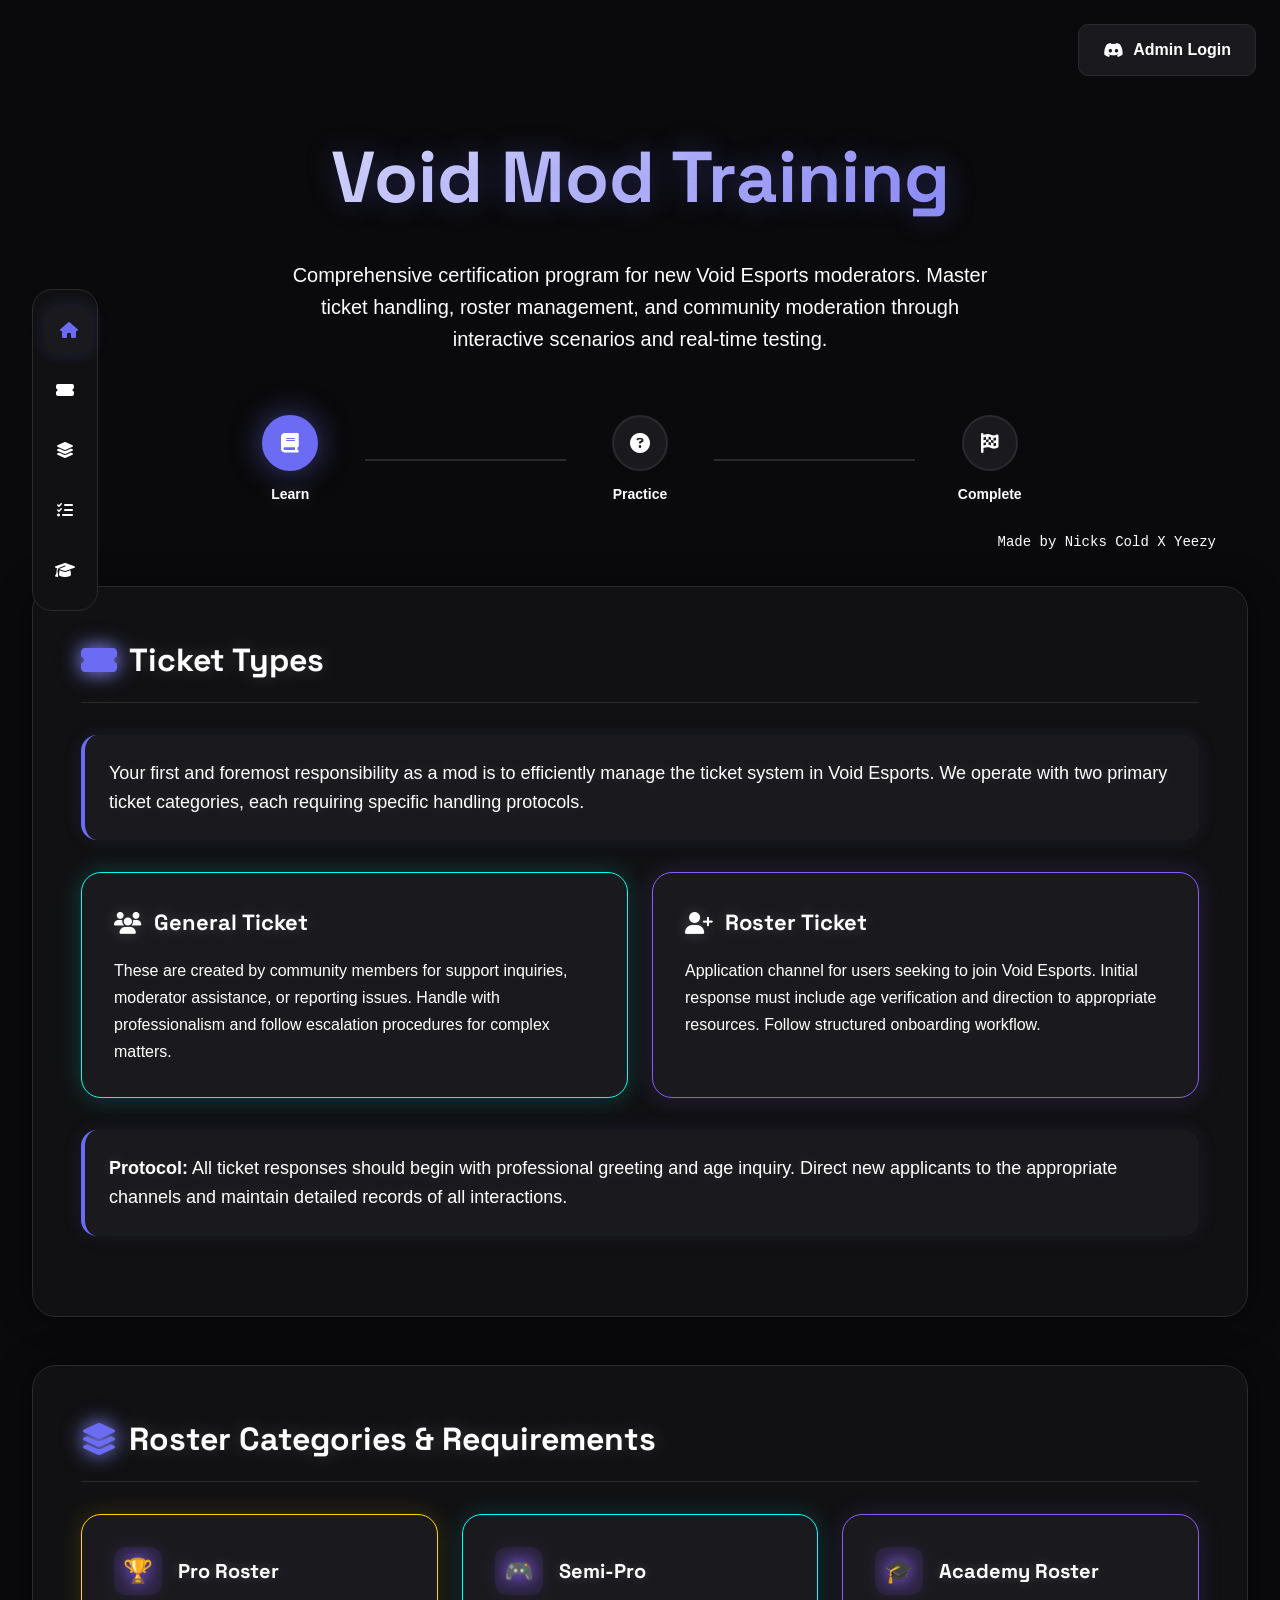
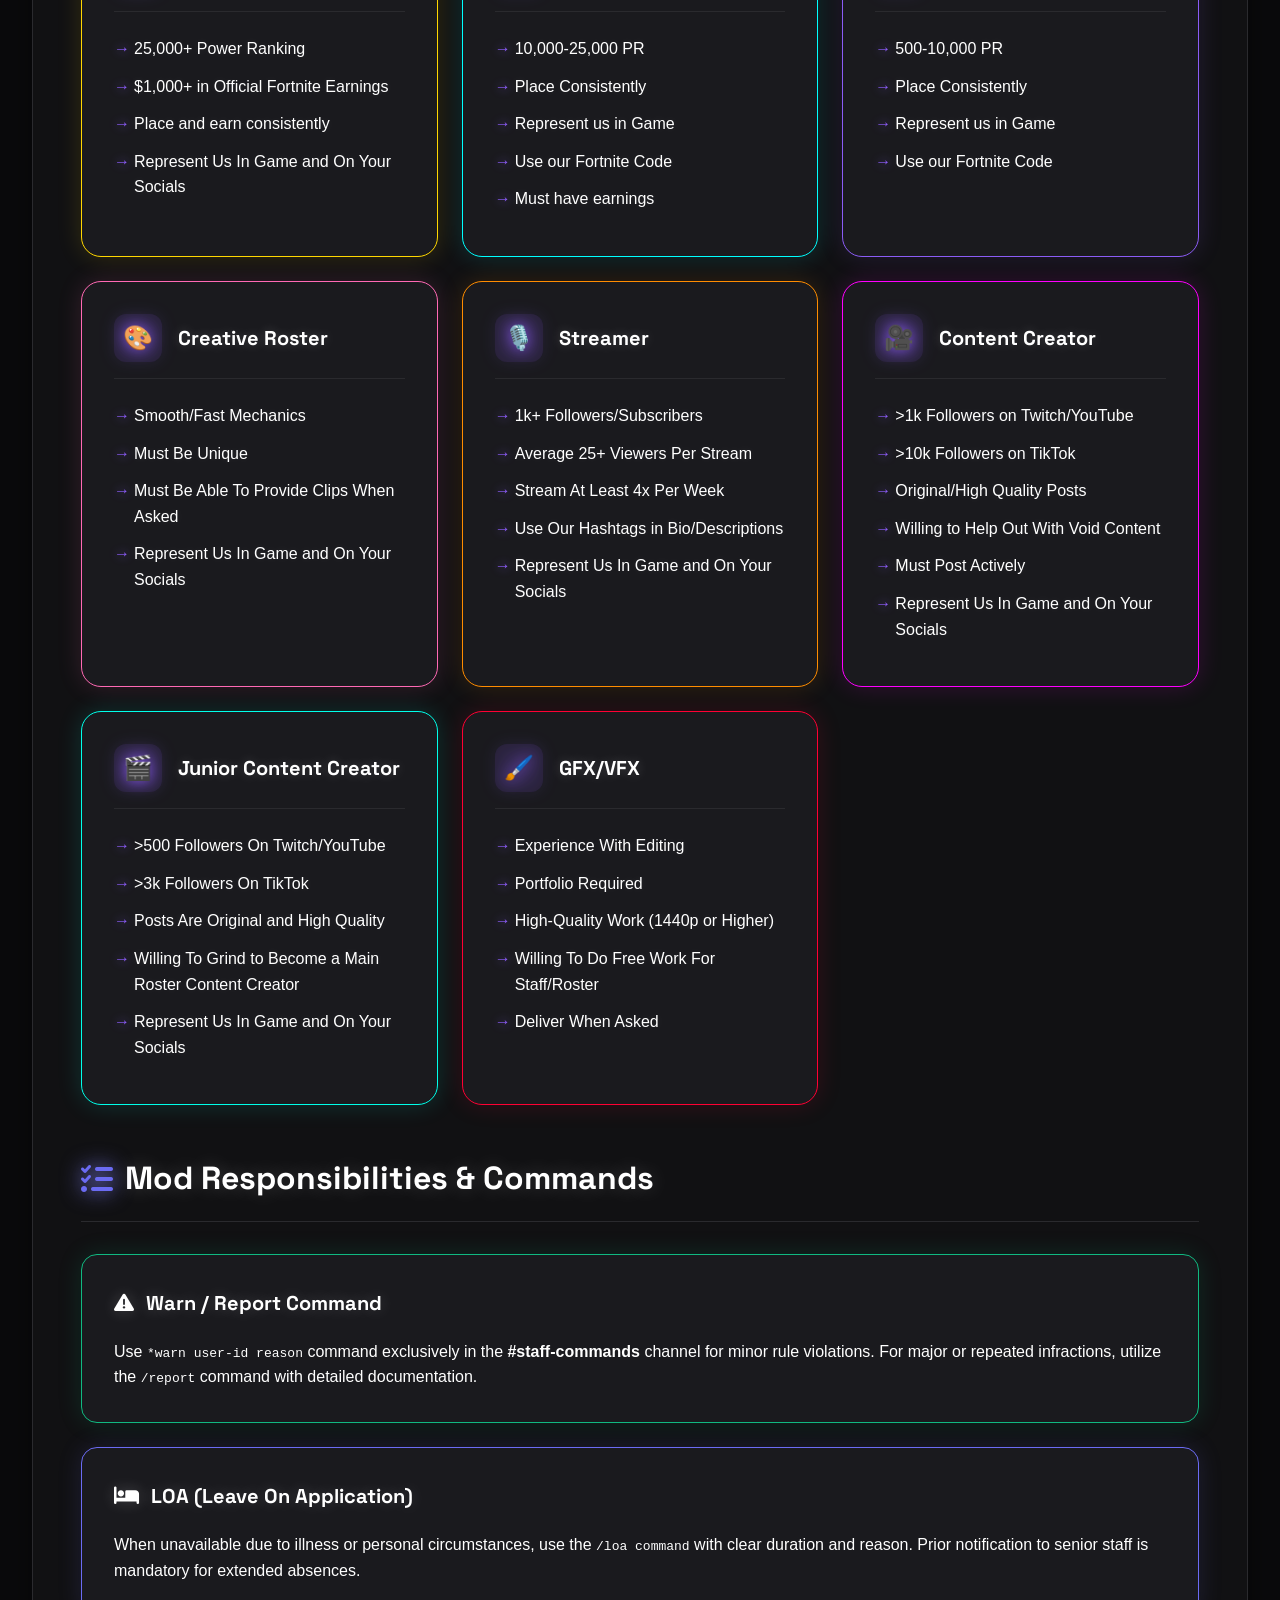
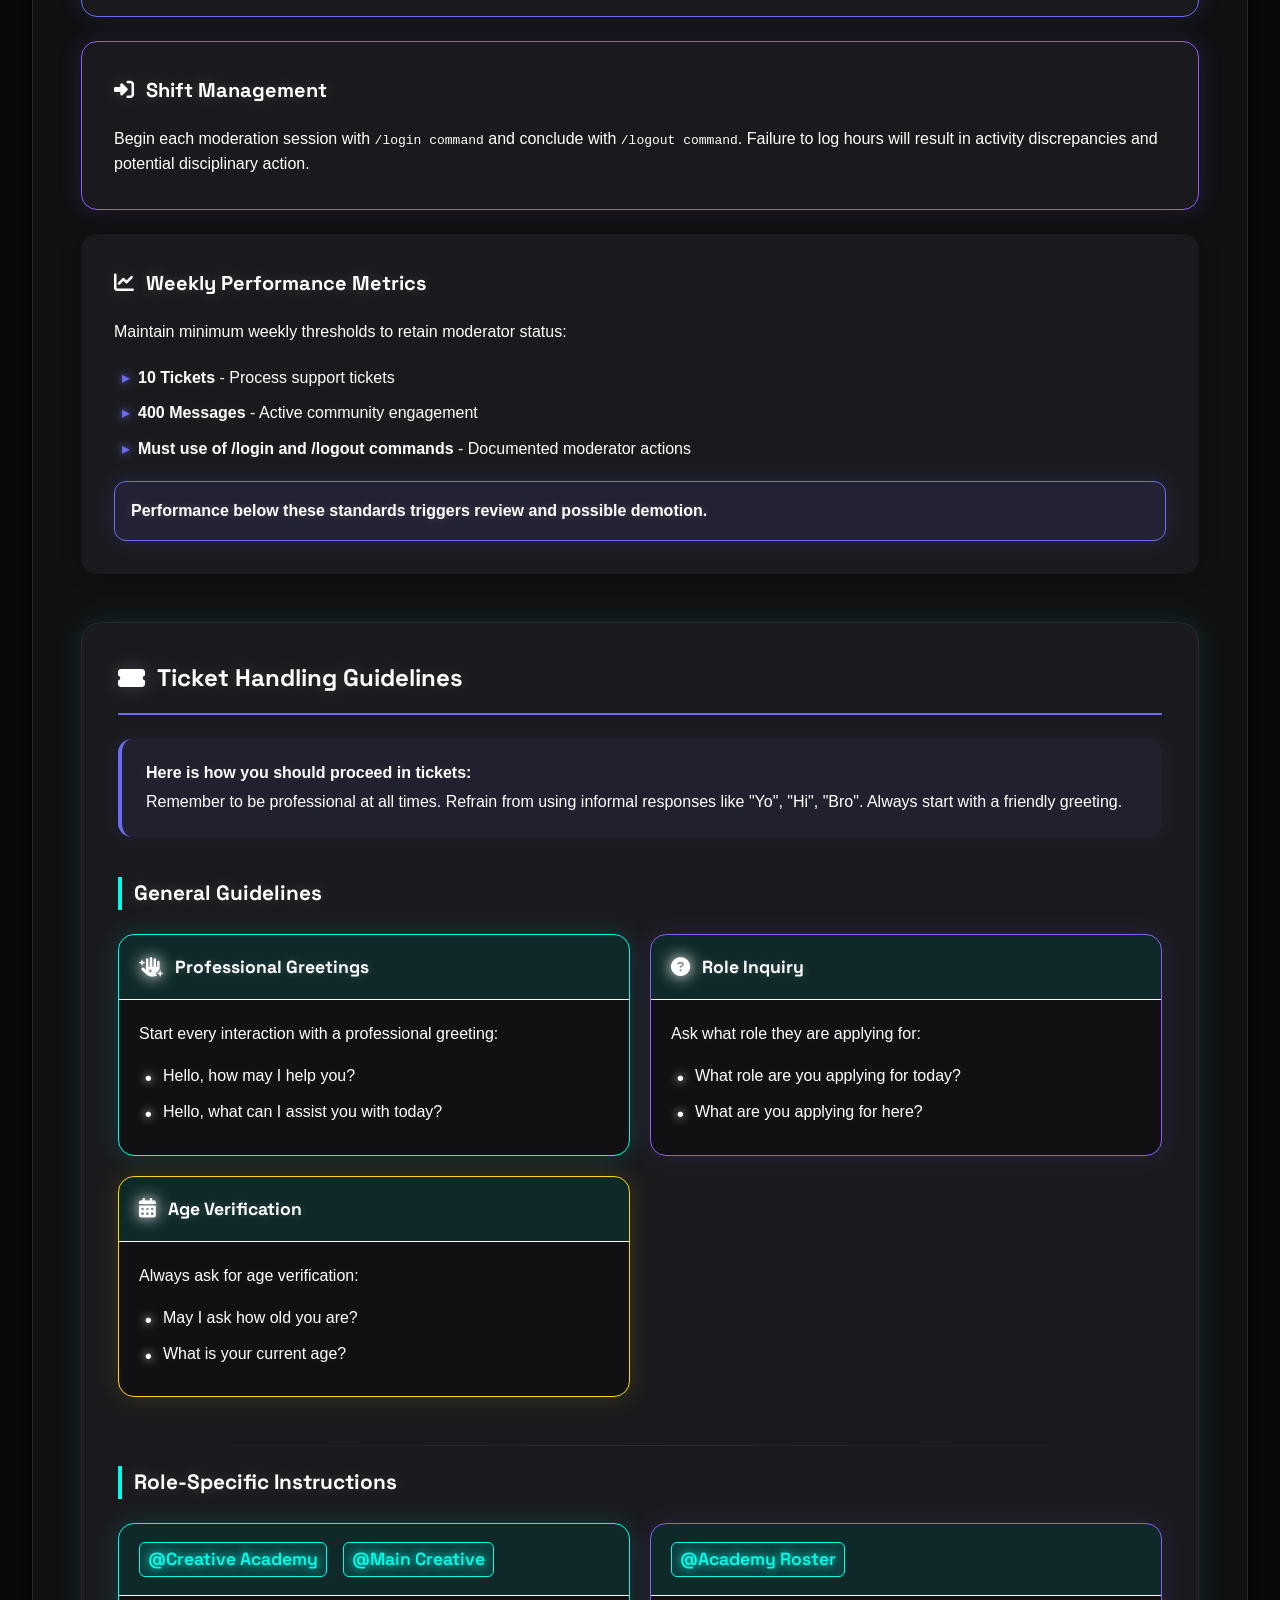
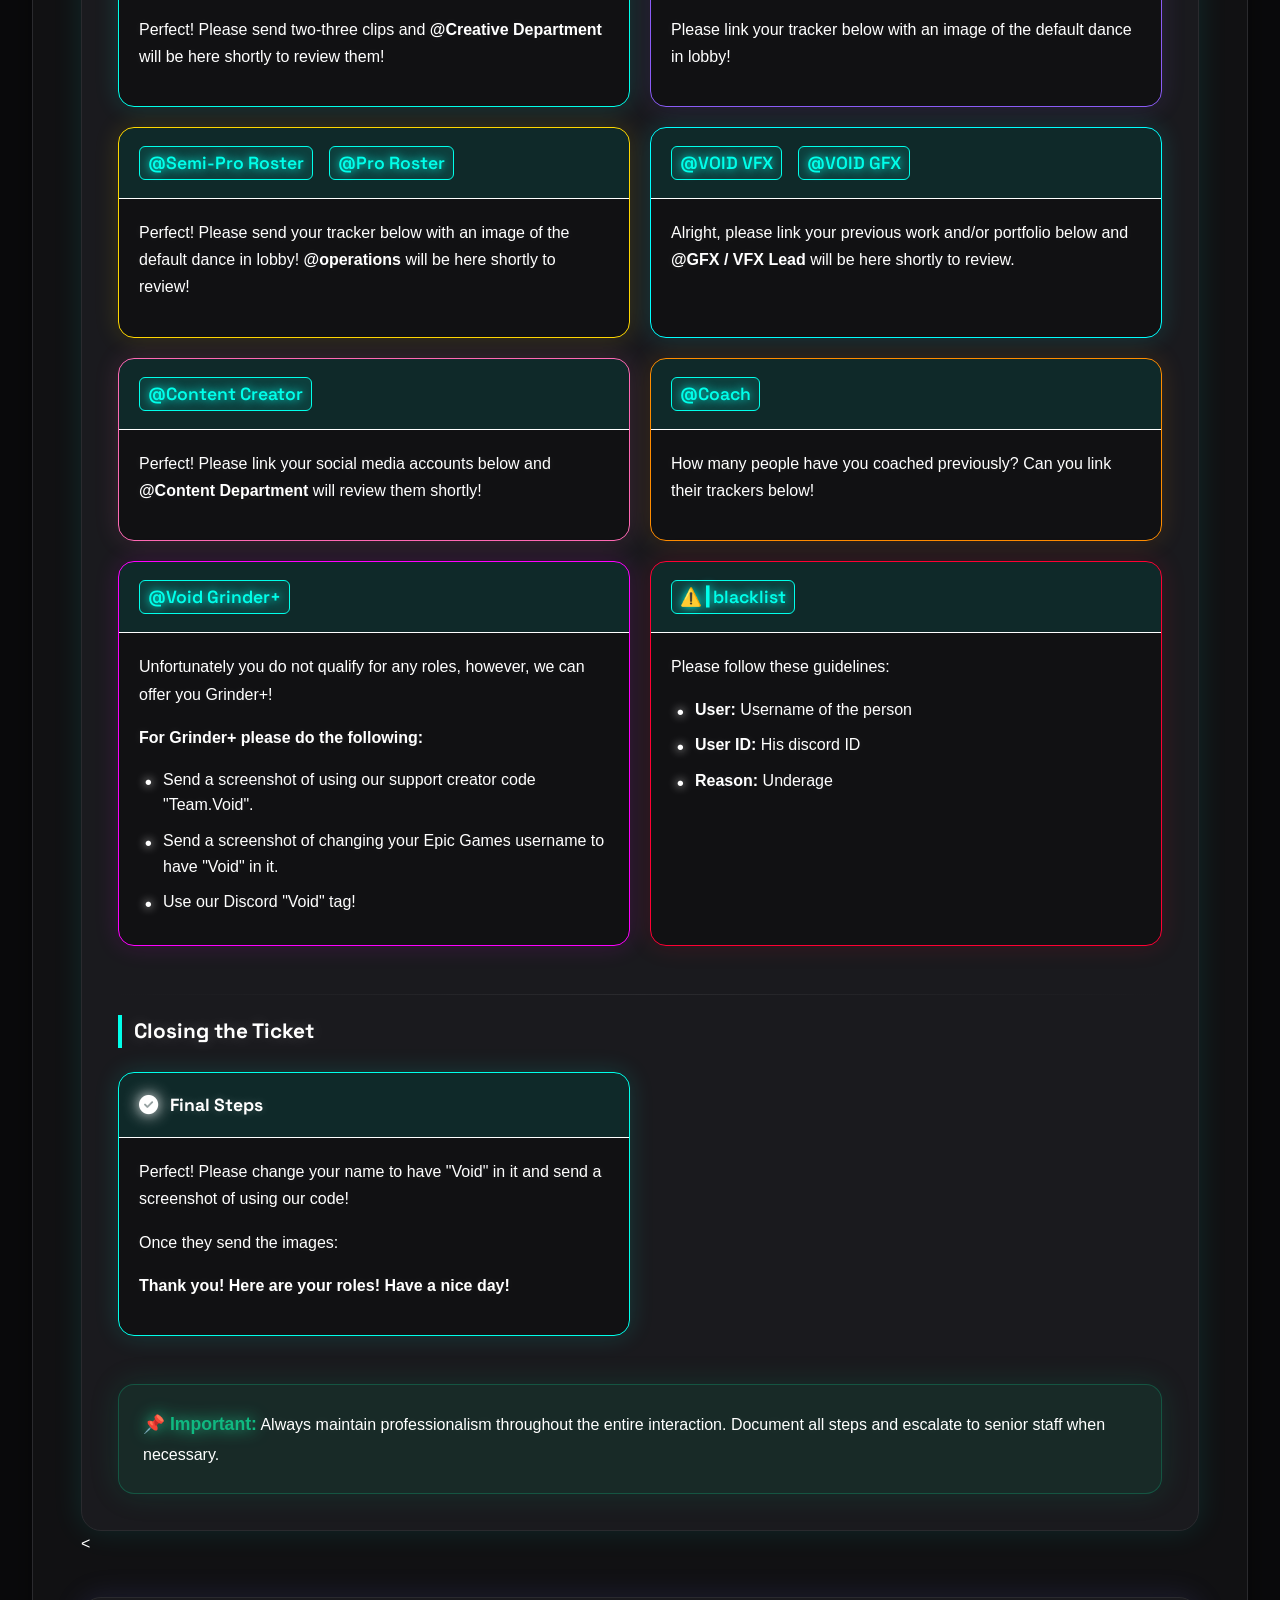
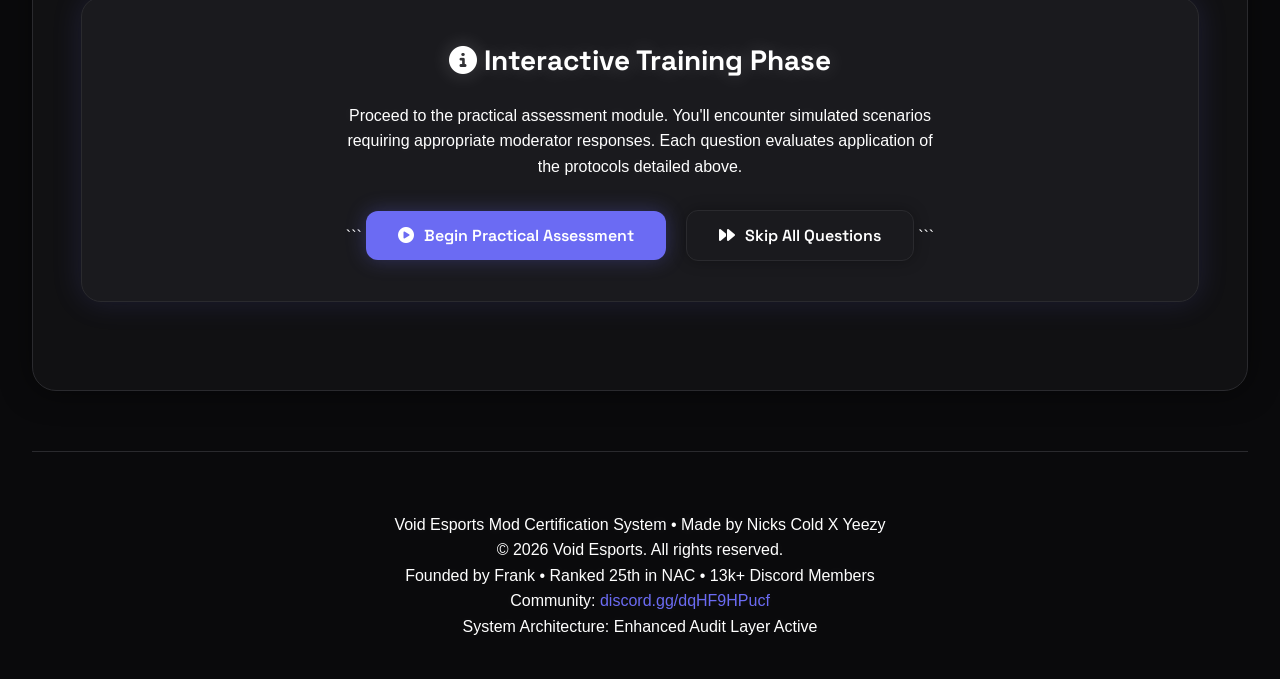
==== commit eeacb1c0: "Update index.html" ====
--- a/index.html
+++ b/index.html
@@ -2308,6 +2308,9 @@
         }
     </style>
 </head>
+    <script src="js/config.js"></script>
+<script src="js/test-questions.js"></script>
+<script src="js/app.js"></script>
 <body>
     <!-- Admin Login Button -->
     <a href="#" id="adminLoginBtn">
@@ -2994,262 +2997,126 @@
                 </div>
             </div>
             
-            <!-- Quiz Instructions -->
-            <div class="quiz-instructions" id="quiz">
-                <h3><i class="fas fa-info-circle"></i> Interactive Training Phase</h3>
-                <p>Proceed to the practical assessment module. You'll encounter simulated scenarios requiring appropriate moderator responses. Each question evaluates application of the protocols detailed above.</p>
-                <button class="btn btn-primary" id="startQuizBtn">
-                    <i class="fas fa-play-circle"></i> Begin Practical Assessment
-                </button>
-                <button class="btn btn-secondary" id="skipAllQuizBtn" style="margin-left: 15px;">
-                    <i class="fas fa-forward"></i> Skip All Questions
-                </button>
-            </div>
-        </div>
-        
-        <!-- Training Quiz Section -->
-        <div class="training-quiz" id="quizSection" style="display: none;">
-            <h2 class="section-title"><i class="fas fa-graduation-cap"></i> Practical Assessment</h2>
-            
-            <!-- Skip All Container -->
-            <div class="skip-all-container">
-                <p>Don't want to answer all questions? You can skip directly to the test.</p>
-                <button class="skip-all-btn" id="skipAllQuestionsBtn">
-                    <i class="fas fa-forward"></i> Skip All Questions & Go to Test
-                </button>
-            </div>
-            
-            <!-- Question 1 -->
-            <div class="question-card active" id="question1">
-                <div class="question-header">
-                    <div class="question-title">Scenario 1: General Roster Inquiry</div>
-                    <div class="question-number">Question 1 of 7</div>
-                </div>
-                
-                <div class="question-description">
-                    <p>A user creates a roster ticket with the message: <em>"I want to join the team, what should I do?"</em></p>
-                    <p><strong>Task:</strong> Compose your initial response as the handling moderator.</p>
-                </div>
-                
-                <textarea class="answer-box" id="answer1" placeholder="Write your professional moderator response here..."></textarea>
-                
-                <div class="quiz-buttons">
-                    <button class="btn btn-secondary" id="skipBtn1">
-                        <i class="fas fa-forward"></i> Skip Question
-                    </button>
-                    <button class="btn btn-primary check-answer-btn" data-question="1">
-                        <i class="fas fa-check-circle"></i> Evaluate Response
-                    </button>
-                </div>
-                
-                <div class="answer-feedback" id="feedback1">
-                    <div class="feedback-title"><i class="fas fa-lightbulb"></i> Protocol Compliance</div>
-                    <div class="correct-answer">
-                        <p><strong>Optimal Response:</strong> "Hello! What's your age and how may I assist you today? Please review the requirements in 🎯┃how-to-join-roster and identify which category best fits your qualifications."</p>
-                    </div>
-                    <div class="correction-note">
-                        <p><strong>Key Elements:</strong> Age inquiry (mandatory), professional greeting, direction to appropriate resource channel, invitation for self-assessment.</p>
-                        <p><strong>Avoid:</strong> Immediate approval, vague directions, omitting age verification.</p>
-                    </div>
-                    <div class="quiz-buttons" style="margin-top: 20px;">
-                        <button class="btn btn-success next-question-btn" data-next="2">
-                            <i class="fas fa-arrow-right"></i> Next Scenario
-                        </button>
-                    </div>
-                </div>
-            </div>
-            
-            <!-- Question 2 -->
-            <div class="question-card" id="question2">
-                <div class="question-header">
-                    <div class="question-title">Scenario 2: Pro/Semi-Pro Application</div>
-                    <div class="question-number">Question 2 of 7</div>
-                </div>
-                
-                <div class="question-description">
-                    <p>A user submits an application for Pro or Semi-Pro roster position.</p>
-                    <p><strong>Task:</strong> Outline your verification and escalation procedure.</p>
-                </div>
-                
-                <textarea class="answer-box" id="answer2" placeholder="Detail your step-by-step handling process..."></textarea>
-                
-                <div class="quiz-buttons">
-                    <button class="btn btn-secondary" id="skipBtn2">Skip</button>
-                    <button class="btn btn-primary check-answer-btn" data-question="2">Evaluate</button>
-                </div>
-                
-                <div class="answer-feedback" id="feedback2">
-                    <div class="feedback-title"><i class="fas fa-lightbulb"></i> Protocol</div>
-                    <div class="correct-answer">
-                        <p><strong>Procedure:</strong> Request Fortnite tracker and earnings verification. Validate authenticity. Ping @trapped or relevant senior staff for review.</p>
-                    </div>
-                    <button class="btn btn-success next-question-btn" data-next="3">Next</button>
-                </div>
-            </div>
-            
-            <!-- Question 3 -->
-            <div class="question-card" id="question3">
-                <div class="question-header">
-                    <div class="question-title">Scenario 3: Academy Player Verification</div>
-                    <div class="question-number">Question 3 of 7</div>
-                </div>
-                
-                <div class="question-description">
-                    <p>An Academy roster applicant meets PR requirements.</p>
-                    <p><strong>Task:</strong> Describe the onboarding workflow including representation requirements.</p>
-                </div>
-                
-                <textarea class="answer-box" id="answer3" placeholder="Document the verification and onboarding steps..."></textarea>
-                
-                <div class="quiz-buttons">
-                    <button class="btn btn-secondary" id="skipBtn3">Skip</button>
-                    <button class="btn btn-primary check-answer-btn" data-question="3">Evaluate</button>
-                </div>
-                
-                <div class="answer-feedback" id="feedback3">
-                    <div class="feedback-title"><i class="fas fa-lightbulb"></i> Protocol</div>
-                    <div class="correct-answer">
-                        <p><strong>Workflow:</strong> 1) Verify Fortnite tracker. 2) Request username change to include "Void". 3) Require "team.void" proof. 4) Welcome and role assignment.</p>
-                    </div>
-                    <button class="btn btn-success next-question-btn" data-next="4">Next</button>
-                </div>
-            </div>
-            
-            <!-- Question 4 -->
-            <div class="question-card" id="question4">
-                <div class="question-header">
-                    <div class="question-title">Scenario 4: Content Creator Application</div>
-                    <div class="question-number">Question 4 of 7</div>
-                </div>
-                
-                <div class="question-description">
-                    <p>A user applies for Streamer or Content Creator position.</p>
-                    <p><strong>Task:</strong> Formulate your review and escalation process.</p>
-                </div>
-                
-                <textarea class="answer-box" id="answer4" placeholder="Write your handling protocol..."></textarea>
-                
-                <div class="quiz-buttons">
-                    <button class="btn btn-secondary" id="skipBtn4">Skip</button>
-                    <button class="btn btn-primary check-answer-btn" data-question="4">Evaluate</button>
-                </div>
-                
-                <div class="answer-feedback" id="feedback4">
-                    <div class="feedback-title"><i class="fas fa-lightbulb"></i> Protocol</div>
-                    <div class="correct-answer">
-                        <p><strong>Process:</strong> Confirm follower/viewer requirements. Request social media links. Ping @content department for evaluation.</p>
-                    </div>
-                    <button class="btn btn-success next-question-btn" data-next="5">Next</button>
-                </div>
-            </div>
-            
-            <!-- Question 5 -->
-            <div class="question-card" id="question5">
-                <div class="question-header">
-                    <div class="question-title">Scenario 5: GFX/VFX Portfolio Review</div>
-                    <div class="question-number">Question 5 of 7</div>
-                </div>
-                
-                <div class="question-description">
-                    <p>A GFX/VFX applicant submits their portfolio.</p>
-                    <p><strong>Task:</strong> Detail the verification and escalation steps.</p>
-                </div>
-                
-                <textarea class="answer-box" id="answer5" placeholder="Outline your evaluation procedure..."></textarea>
-                
-                <div class="quiz-buttons">
-                    <button class="btn btn-secondary" id="skipBtn5">Skip</button>
-                    <button class="btn btn-primary check-answer-btn" data-question="5">Evaluate</button>
-                </div>
-                
-                <div class="answer-feedback" id="feedback5">
-                    <div class="feedback-title"><i class="fas fa-lightbulb"></i> Protocol</div>
-                    <div class="correct-answer">
-                        <p><strong>Procedure:</strong> Request portfolio and proof of work. Assess quality. Ping @gfx-vfx lead for technical evaluation.</p>
-                    </div>
-                    <button class="btn btn-success next-question-btn" data-next="6">Next</button>
-                </div>
-            </div>
-            
-            <!-- Question 6 -->
-            <div class="question-card" id="question6">
-                <div class="question-header">
-                    <div class="question-title">Scenario 6: Creative Roster Submission</div>
-                    <div class="question-number">Question 6 of 7</div>
-                </div>
-                
-                <div class="question-description">
-                    <p>A Creative roster applicant provides freebuilding clips.</p>
-                    <p><strong>Task:</strong> Specify the review requirements and escalation.</p>
-                </div>
-                
-                <textarea class="answer-box" id="answer6" placeholder="Describe your clip verification process..."></textarea>
-                
-                <div class="quiz-buttons">
-                    <button class="btn btn-secondary" id="skipBtn6">Skip</button>
-                    <button class="btn btn-primary check-answer-btn" data-question="6">Evaluate</button>
-                </div>
-                
-                <div class="answer-feedback" id="feedback6">
-                    <div class="feedback-title"><i class="fas fa-lightbulb"></i> Protocol</div>
-                    <div class="correct-answer">
-                        <p><strong>Requirements:</strong> Minimum two freebuilding clips. Ping @creativedepartment for skill assessment.</p>
-                    </div>
-                    <button class="btn btn-success next-question-btn" data-next="7">Next</button>
-                </div>
-            </div>
-            
-            <!-- Question 7 -->
-            <div class="question-card" id="question7">
-                <div class="question-header">
-                    <div class="question-title">Scenario 7: Grinder Application Processing</div>
-                    <div class="question-number">Question 7 of 7</div>
-                </div>
-                
-                <div class="question-description">
-                    <p>A Grinder applicant seeks representation.</p>
-                    <p><strong>Task:</strong> Outline the username and verification requirements.</p>
-                </div>
-                
-                <textarea class="answer-box" id="answer7" placeholder="Specify representation requirements..."></textarea>
-                
-                <div class="quiz-buttons">
-                    <button class="btn btn-secondary" id="skipBtn7">Skip</button>
-                    <button class="btn btn-primary check-answer-btn" data-question="7">Evaluate</button>
-                </div>
-                
-                <div class="answer-feedback" id="feedback7">
-                    <div class="feedback-title"><i class="fas fa-lightbulb"></i> Protocol</div>
-                    <div class="correct-answer">
-                        <p><strong>Requirements:</strong> Discord and Fortnite username must include "Void". Proof of "team.void" item shop usage required.</p>
-                    </div>
-                    <button class="btn btn-success" id="completeQuizBtn">
-                        <i class="fas fa-flag-checkered"></i> Complete Assessment
-                    </button>
-                </div>
-            </div>
-        </div>
-        
-        <!-- Completion Screen -->
-        <div class="completion-screen" id="completionScreen">
-            <div class="completion-icon">
-                <i class="fas fa-trophy"></i>
-            </div>
-            <h2 class="completion-title">Assessment Complete</h2>
-            <div class="completion-message">
-                <p>You have successfully completed the theoretical training module. Your responses have been logged for evaluation against protocol standards.</p>
-                <p>Proceed to the certification test for practical simulation. This final phase replicates real ticket handling with scoring based on protocol adherence, professionalism, and escalation accuracy.</p>
-            </div>
-            <div class="completion-buttons">
-                <button class="btn btn-secondary" id="restartQuizBtn">
-                    <i class="fas fa-redo"></i> Review Training
-                </button>
-                <button class="btn btn-test" id="takeTestBtn">
-                    <i class="fas fa-vial"></i> Begin Certification Test
-                </button>
-            </div>
-        </div>
-        
+            <<!-- Quiz Instructions -->
+
+<div class="quiz-instructions" id="quiz">
+    <h3><i class="fas fa-info-circle"></i> Interactive Training Phase</h3>
+    <p>Proceed to the practical assessment module. You'll encounter simulated scenarios requiring appropriate moderator responses. Each question evaluates application of the protocols detailed above.</p>
+
+```
+<button class="btn btn-primary" id="startQuizBtn">
+    <i class="fas fa-play-circle"></i> Begin Practical Assessment
+</button>
+
+<button class="btn btn-secondary" id="skipAllQuizBtn" style="margin-left: 15px;">
+    <i class="fas fa-forward"></i> Skip All Questions
+</button>
+```
+
+</div>
+</div>
+
+<!-- Training Quiz Section -->
+
+<div class="training-quiz" id="quizSection" style="display:none;">
+    <h2 class="section-title"><i class="fas fa-graduation-cap"></i> Practical Assessment</h2>
+
+```
+<div class="skip-all-container">
+    <p>Don't want to answer all questions? You can skip directly to the test.</p>
+    <button class="skip-all-btn" id="skipAllQuestionsBtn">
+        <i class="fas fa-forward"></i> Skip All Questions & Go to Test
+    </button>
+</div>
+```
+
+<!-- QUESTIONS STAY THE SAME (no change needed) -->
+
+</div>
+
+<!-- Completion Screen -->
+
+<div class="completion-screen" id="completionScreen">
+    <div class="completion-icon">
+        <i class="fas fa-trophy"></i>
+    </div>
+
+```
+<h2 class="completion-title">Assessment Complete</h2>
+
+<div class="completion-message">
+    <p>You have successfully completed the theoretical training module.</p>
+    <p>Proceed to the certification test for practical simulation.</p>
+</div>
+
+<div class="completion-buttons">
+    <button class="btn btn-secondary" id="restartQuizBtn">
+        <i class="fas fa-redo"></i> Review Training
+    </button>
+
+    <button class="btn btn-test" id="takeTestBtn">
+        <i class="fas fa-vial"></i> Begin Certification Test
+    </button>
+</div>
+```
+
+</div>
+
+<script>
+
+/* OPEN QUIZ */
+document.getElementById("startQuizBtn")?.addEventListener("click",()=>{
+
+document.getElementById("quizSection").style.display="block"
+
+document.getElementById("quizSection").scrollIntoView({
+behavior:"smooth"
+})
+
+})
+
+/* SKIP QUESTIONS */
+document.getElementById("skipAllQuizBtn")?.addEventListener("click",()=>{
+
+document.getElementById("completionScreen").classList.add("active")
+
+})
+
+document.getElementById("skipAllQuestionsBtn")?.addEventListener("click",()=>{
+
+document.getElementById("completionScreen").classList.add("active")
+
+})
+
+/* COMPLETE QUIZ */
+document.getElementById("completeQuizBtn")?.addEventListener("click",()=>{
+
+document.getElementById("quizSection").style.display="none"
+
+document.getElementById("completionScreen").classList.add("active")
+
+})
+
+/* RESTART TRAINING */
+document.getElementById("restartQuizBtn")?.addEventListener("click",()=>{
+
+document.getElementById("completionScreen").classList.remove("active")
+
+document.getElementById("quizSection").style.display="block"
+
+})
+
+/* START TEST */
+document.getElementById("takeTestBtn")?.addEventListener("click",(e)=>{
+
+e.preventDefault()
+
+window.location.href="test.html"
+
+})
+
+</script>
+
         <!-- Footer -->
         <div class="footer">
             <p>Void Esports Mod Certification System • Made by Nicks Cold X Yeezy</p>
@@ -3260,1267 +3127,284 @@
         </div>
     </div>
 
-    <script>
-        // Configuration
-        const CONFIG = {
-            API_BASE_URL: 'https://mod-application-backend.onrender.com',
-            TOTAL_QUESTIONS: 8,
-            PASSING_SCORE: 6
-        };
-
-        // Test State
-        const testState = {
-            active: false,
-            currentQuestion: 0,
-            score: 0,
-            questions: [],
-            userAnswers: [],
-            questionsWithAnswers: [],
-            userInfo: { username: 'User', userId: '0000' },
-            
-            reset() {
-                this.active = false;
-                this.currentQuestion = 0;
-                this.score = 0;
-                this.userAnswers = [];
-                this.questionsWithAnswers = [];
-                this.questions = [];
-            },
-            
-            initUser(username, userId) {
-                this.userInfo.username = username || 'User';
-                this.userInfo.userId = userId || '0000';
-            },
-            
-            getSubmissionData() {
-                const conversationLog = this.formatConversationLog();
-                const total = this.questions?.length || 1;
-                const passingScore = Math.ceil(total * 0.75);
-                const passed = this.score >= passingScore;
-                
-                return {
-                    discordId: this.userInfo.userId,
-                    discordUsername: this.userInfo.username,
-                    answers: conversationLog,
-                    conversationLog: conversationLog,
-                    score: `${this.score}/${total}`,
-                    totalQuestions: total,
-                    correctAnswers: this.score,
-                    wrongAnswers: total - this.score,
-                    testResults: JSON.stringify({
-                        passed: passed,
-                        percentage: Math.round((this.score / total) * 100),
-                        questions: this.questionsWithAnswers
-                    })
-                };
-            },
-            
-            formatConversationLog() {
-                let log = '';
-                const separator = '══════════════════════════════════════════════════════════════════════════════';
-                const total = this.questions?.length || 1;
-                const passingScore = Math.ceil(total * 0.75);
-                
-                log += separator + '\n';
-                log += 'VOID ESPORTS MODERATOR CERTIFICATION TEST - COMPLETE TRANSCRIPT\n';
-                log += separator + '\n';
-                log += `User: ${this.userInfo.username} (${this.userInfo.userId})\n`;
-                log += `Date: ${new Date().toLocaleString()}\n`;
-                log += `Final Score: ${this.score}/${total}\n`;
-                log += `Result: ${this.score >= passingScore ? 'PASSED ✓' : 'FAILED ✗'}\n`;
-                log += separator + '\n\n';
-
-                this.questionsWithAnswers.forEach((qa, index) => {
-                    log += `┌──────────────────────────────────────────────────────────────────────────┐\n`;
-                    log += `│ QUESTION ${index + 1} of ${total}${qa.correct ? ' ✓ PASS' : ' ✗ FAIL'}\n`;
-                    log += `├──────────────────────────────────────────────────────────────────────────┤\n`;
-                    log += `│ USER: ${qa.question || 'Unknown'}\n`;
-                    log += `├──────────────────────────────────────────────────────────────────────────┤\n`;
-                    log += `│ MOD RESPONSE:\n`;
-                    log += `│ ${qa.answer || 'No answer provided'}\n`;
-                    log += `├──────────────────────────────────────────────────────────────────────────┤\n`;
-                    log += `│ EVALUATION:\n`;
-                    log += `│ Matches: ${qa.matchCount || 0}/${qa.requiredMatches || 2}\n`;
-                    log += `│ Keywords: ${qa.matchedKeywords ? qa.matchedKeywords.join(', ') : 'None'}\n`;
-                    log += `├──────────────────────────────────────────────────────────────────────────┤\n`;
-                    log += `│ CORRECT RESPONSE:\n`;
-                    log += `│ ${qa.feedback || 'Follow protocol'}\n`;
-                    log += `└──────────────────────────────────────────────────────────────────────────┘\n\n`;
-                });
-
-                log += separator + '\n';
-                log += `END OF TRANSCRIPT - ${this.score}/${total} CORRECT\n`;
-                log += separator + '\n';
-
-                return log;
-            }
-        };
-
-        // Auth Manager
-        class AuthManager {
-            constructor() {
-                this.baseUrl = CONFIG.API_BASE_URL;
-            }
-
-            async startTest() {
-                try {
-                    console.log("Starting test flow...");
-                    
-                    const takeTestBtn = document.getElementById('takeTestBtn');
-                    if (takeTestBtn) {
-                        takeTestBtn.innerHTML = '<i class="fas fa-spinner fa-spin"></i> Starting test...';
-                        takeTestBtn.disabled = true;
-                    }
-                    
-                    const response = await fetch(`${this.baseUrl}/set-test-intent`, {
-                        method: 'GET',
-                        credentials: 'include'
-                    });
-                    
-                    if (response.ok) {
-                        window.location.href = `${this.baseUrl}/auth/discord`;
-                    } else {
-                        throw new Error("Failed to set test intent");
-                    }
-                } catch (error) {
-                    console.error("Start test error:", error);
-                    alert("Failed to start test. Please try again.");
-                    
-                    const takeTestBtn = document.getElementById('takeTestBtn');
-                    if (takeTestBtn) {
-                        takeTestBtn.innerHTML = '<i class="fas fa-vial"></i> Begin Certification Test';
-                        takeTestBtn.disabled = false;
-                    }
-                }
-            }
-            
-            startAdminLogin() {
-                window.location.href = `${this.baseUrl}/auth/discord/admin`;
-            }
-            
-            async handleOAuthReturn() {
-                const params = new URLSearchParams(window.location.search);
-                const startTest = params.get('startTest');
-                const discordUsername = params.get('discord_username');
-                const discordId = params.get('discord_id');
-                
-                if (startTest === '1' && discordUsername && discordId) {
-                    console.log("Returning from OAuth, starting test for:", discordUsername);
-                    
-                    testState.initUser(discordUsername, discordId);
-                    
-                    const isMobile = window.innerWidth <= 768;
-                    
-                    // Load questions from API FIRST
-                    await loadQuestionsFromAPI();
-                    
-                    if (isMobile) {
-                        mobileInterface.init();
-                        mobileInterface.show();
-                        mobileInterface.updateUserDisplay();
-                        setTimeout(() => {
-                            mobileInterface.start();
-                        }, 1000);
-                    } else {
-                        desktopInterface.init();
-                        desktopInterface.show();
-                        desktopInterface.updateUserDisplay();
-                        setTimeout(() => {
-                            testLogic.start(false);
-                        }, 1000);
-                    }
-                }
-            }
-        }
-
-        // Load questions from API - THIS IS THE CRITICAL FUNCTION
-        async function loadQuestionsFromAPI() {
-            try {
-                console.log("📡 Loading questions from API...");
-                const response = await fetch(`${CONFIG.API_BASE_URL}/api/test-questions/active`, {
-                    credentials: 'include',
-                    cache: 'no-store'
-                });
-                const data = await response.json();
-                
-                if (data.success && data.questions && data.questions.length > 0) {
-                    testState.questions = data.questions.map(q => ({
-                        id: q.id,
-                        username: q.username || 'User',
-                        avatarColor: q.avatar_color || '#5865f2',
-                        message: q.user_message,
-                        keywords: Array.isArray(q.keywords) ? q.keywords : [],
-                        required: q.required_matches || 2,
-                        feedback: q.explanation || 'Follow protocol',
-                        order: q.order ?? q.id ?? 0
-                    }));
-                    testState.questions.sort((a, b) => (a.order || 0) - (b.order || 0));
-                    console.log(`✅ Loaded ${testState.questions.length} question(s) from API`);
-                    CONFIG.TOTAL_QUESTIONS = testState.questions.length;
-                } else {
-                    console.log("⚠️ No enabled questions in database");
-                    testState.questions = [];
-                }
-            } catch (error) {
-                console.error("❌ Error loading questions from API:", error);
-                testState.questions = [];
-            }
-        }
-
-        // Desktop Interface
-        const desktopInterface = {
-            elements: {},
-            
-            init() {
-                console.log('💻 Initializing desktop interface...');
-                this.cacheElements();
-                this.setupEventListeners();
-            },
-
-            cacheElements() {
-                this.elements = {
-                    container: document.getElementById('testPage'),
-                    mainContainer: document.getElementById('mainContainer'),
-                    messages: document.getElementById('discordMessages'),
-                    input: document.getElementById('discordMessageInput'),
-                    sendBtn: document.getElementById('discordSendBtn'),
-                    typing: document.getElementById('discordTyping'),
-                    typingText: document.getElementById('discordTypingText'),
-                    score: document.getElementById('discordScore'),
-                    progress: document.getElementById('discordProgress'),
-                    ticketCounter: document.getElementById('discordTicketCounter'),
-                    modal: document.getElementById('discordModal'),
-                    modalIcon: document.getElementById('discordModalIcon'),
-                    modalTitle: document.getElementById('discordModalTitle'),
-                    modalScore: document.getElementById('discordModalScore'),
-                    modalMessage: document.getElementById('discordModalMessage'),
-                    modalStatus: document.getElementById('discordModalStatus'),
-                    reviewBtn: document.getElementById('discordReviewBtn'),
-                    backBtn: document.getElementById('discordBackBtn'),
-                    userName: document.getElementById('discordUserName'),
-                    userTag: document.getElementById('discordUserTag'),
-                    userAvatar: document.getElementById('discordUserAvatar'),
-                    memberName: document.getElementById('discordMemberName')
-                };
-            },
-
-            setupEventListeners() {
-                if (this.elements.input) {
-                    this.elements.input.addEventListener('input', () => {
-                        this.elements.input.style.height = 'auto';
-                        this.elements.input.style.height = Math.min(this.elements.input.scrollHeight, 144) + 'px';
-                        if (this.elements.sendBtn) {
-                            this.elements.sendBtn.disabled = !this.elements.input.value.trim() || !testState.active;
-                        }
-                    });
-
-                    this.elements.input.addEventListener('keydown', (e) => {
-                        if (e.key === 'Enter' && !e.shiftKey) {
-                            e.preventDefault();
-                            if (this.elements.sendBtn && !this.elements.sendBtn.disabled && testState.active) {
-                                testLogic.sendMessage(false);
-                            }
-                        }
-                    });
-                }
-
-                if (this.elements.sendBtn) {
-                    this.elements.sendBtn.addEventListener('click', () => {
-                        testLogic.sendMessage(false);
-                    });
-                }
-
-                if (this.elements.reviewBtn) {
-                    this.elements.reviewBtn.addEventListener('click', () => {
-                        this.hideModal();
-                        testLogic.reset();
-                        setTimeout(() => testLogic.start(false), 500);
-                    });
-                }
-
-                if (this.elements.backBtn) {
-                    this.elements.backBtn.addEventListener('click', () => {
-                        this.hideModal();
-                        testLogic.exit();
-                    });
-                }
-            },
-
-            updateUserDisplay() {
-                if (this.elements.userName) this.elements.userName.textContent = testState.userInfo.username;
-                if (this.elements.userTag) this.elements.userTag.textContent = '#' + (testState.userInfo.userId.slice(-4) || '0000');
-                if (this.elements.userAvatar) this.elements.userAvatar.textContent = testState.userInfo.username.charAt(0).toUpperCase();
-                if (this.elements.memberName) this.elements.memberName.textContent = testState.userInfo.username;
-            },
-
-            show() {
-                if (this.elements.container) {
-                    this.elements.container.classList.add('active');
-                }
-                if (this.elements.mainContainer) {
-                    this.elements.mainContainer.style.display = 'none';
-                }
-            },
-
-            hide() {
-                if (this.elements.container) {
-                    this.elements.container.classList.remove('active');
-                }
-                if (this.elements.mainContainer) {
-                    this.elements.mainContainer.style.display = 'block';
-                }
-            },
-
-            clearMessages() {
-                if (this.elements.messages) {
-                    this.elements.messages.innerHTML = '';
-                }
-            },
-
-            addMessage(username, content, color, isBot = false) {
-                if (!this.elements.messages) return;
-
-                const messageGroup = document.createElement('div');
-                messageGroup.className = 'discord-message-group';
-                
-                const now = new Date();
-                const timeString = now.toLocaleTimeString('en-US', { hour: '2-digit', minute: '2-digit' });
-                
-                let avatarInitial = username.charAt(0).toUpperCase();
-                if (username === 'Void Bot') avatarInitial = 'V';
-                if (username === 'You') avatarInitial = testState.userInfo.username.charAt(0).toUpperCase();
-
-                messageGroup.innerHTML = `
-                    <div class="discord-message-avatar" style="background-color: ${color}">
-                        ${avatarInitial}
-                    </div>
-                    <div class="discord-message-content">
-                        <div class="discord-message-header">
-                            <span class="discord-message-author">${username}</span>
-                            ${isBot ? '<span class="discord-message-badge">BOT</span>' : ''}
-                            <span class="discord-message-timestamp">Today at ${timeString}</span>
-                        </div>
-                        <div class="discord-message-text">${content}</div>
-                    </div>
-                `;
-
-                this.elements.messages.appendChild(messageGroup);
-                this.elements.messages.scrollTop = this.elements.messages.scrollHeight;
-            },
-
-            async showTyping(username, duration) {
-                if (this.elements.typing && this.elements.typingText) {
-                    this.elements.typingText.textContent = `${username} is typing...`;
-                    this.elements.typing.style.display = 'flex';
-                    await new Promise(resolve => setTimeout(resolve, duration));
-                    this.elements.typing.style.display = 'none';
-                }
-            },
-
-            updateScore() {
-                const total = testState.questions?.length || 1;
-                if (this.elements.score) this.elements.score.textContent = testState.score;
-                if (this.elements.progress) {
-                    const percentage = (testState.score / total) * 100;
-                    this.elements.progress.style.width = `${percentage}%`;
-                }
-                if (this.elements.ticketCounter) {
-                    this.elements.ticketCounter.textContent = `Ticket #${testState.currentQuestion + 1} of ${total}`;
-                }
-            },
-
-            disableInput(disabled) {
-                if (this.elements.input) {
-                    this.elements.input.disabled = disabled;
-                    if (!disabled) this.elements.input.focus();
-                }
-                if (this.elements.sendBtn) this.elements.sendBtn.disabled = disabled;
-            },
-
-            clearInput() {
-                if (this.elements.input) {
-                    this.elements.input.value = '';
-                    this.elements.input.style.height = 'auto';
-                }
-            },
-
-            showModal(passed) {
-                if (!this.elements.modal) return;
-
-                const total = testState.questions?.length || 1;
-                const passingScore = Math.ceil(total * 0.75);
-
-                if (this.elements.modalIcon) {
-                    this.elements.modalIcon.className = `discord-modal-icon ${passed ? 'pass' : 'fail'}`;
-                    this.elements.modalIcon.innerHTML = passed ? '<i class="fas fa-trophy"></i>' : '<i class="fas fa-times-circle"></i>';
-                }
-                
-                if (this.elements.modalTitle) {
-                    this.elements.modalTitle.textContent = passed ? 'Test Passed!' : 'Test Failed';
-                }
-                
-                if (this.elements.modalScore) {
-                    this.elements.modalScore.textContent = `${testState.score}/${total}`;
-                }
-                
-                if (this.elements.modalMessage) {
-                    this.elements.modalMessage.textContent = passed 
-                        ? 'Congratulations! You passed the certification test. Your results have been submitted for review.'
-                        : `You scored ${testState.score}/${total}. The minimum passing score is ${passingScore}/${total}.`;
-                }
-
-                this.elements.modal.classList.add('active');
-            },
-
-            hideModal() {
-                if (this.elements.modal) {
-                    this.elements.modal.classList.remove('active');
-                }
-            },
-
-            setModalStatus(html) {
-                if (this.elements.modalStatus) {
-                    this.elements.modalStatus.innerHTML = html;
-                }
-            }
-        };
-
-        // Mobile Interface
-        const mobileInterface = {
-            elements: {},
-            
-            init() {
-                console.log('📱 Initializing mobile interface...');
-                this.cacheElements();
-                this.setupEventListeners();
-            },
-
-            cacheElements() {
-                this.elements = {
-                    container: document.getElementById('mobileDiscord'),
-                    mainContainer: document.getElementById('mainContainer'),
-                    messages: document.getElementById('mobileMessagesContainer'),
-                    input: document.getElementById('mobileMessageInput'),
-                    sendBtn: document.getElementById('mobileSendBtn'),
-                    typing: document.getElementById('mobileTyping'),
-                    typingText: document.getElementById('mobileTypingText'),
-                    score: document.getElementById('mobileScore'),
-                    progress: document.getElementById('mobileProgress'),
-                    questionCounter: document.getElementById('mobileQuestionCounter'),
-                    channelName: document.getElementById('mobileChannelName'),
-                    sidebarUsername: document.getElementById('mobileSidebarUsername'),
-                    menuBtn: document.getElementById('mobileMenuBtn'),
-                    sidebar: document.getElementById('mobileSidebar'),
-                    closeSidebar: document.getElementById('mobileCloseSidebar'),
-                    scoreBtn: document.getElementById('mobileScoreBtn'),
-                    scorePanel: document.getElementById('mobileScorePanel'),
-                    closeScore: document.getElementById('mobileCloseScore'),
-                    modal: document.getElementById('mobileTestComplete'),
-                    modalIcon: document.getElementById('mobileResultIcon'),
-                    modalTitle: document.getElementById('mobileResultTitle'),
-                    modalScore: document.getElementById('mobileResultScore'),
-                    modalMessage: document.getElementById('mobileResultMessage'),
-                    modalStatus: document.getElementById('mobileSubmissionStatus'),
-                    reviewBtn: document.getElementById('mobileReviewBtn'),
-                    backBtn: document.getElementById('mobileBackBtn')
-                };
-            },
-
-            setupEventListeners() {
-                if (this.elements.input) {
-                    this.elements.input.addEventListener('input', () => {
-                        this.elements.input.style.height = 'auto';
-                        this.elements.input.style.height = Math.min(this.elements.input.scrollHeight, 120) + 'px';
-                        if (this.elements.sendBtn) {
-                            this.elements.sendBtn.disabled = !this.elements.input.value.trim() || !testState.active;
-                        }
-                    });
-
-                    this.elements.input.addEventListener('keydown', (e) => {
-                        if (e.key === 'Enter' && !e.shiftKey) {
-                            e.preventDefault();
-                            if (this.elements.sendBtn && !this.elements.sendBtn.disabled && testState.active) {
-                                this.sendMessage();
-                            }
-                        }
-                    });
-                }
-
-                if (this.elements.sendBtn) {
-                    this.elements.sendBtn.addEventListener('click', () => this.sendMessage());
-                }
-
-                if (this.elements.menuBtn) {
-                    this.elements.menuBtn.addEventListener('click', () => {
-                        if (this.elements.sidebar) this.elements.sidebar.classList.add('active');
-                    });
-                }
-
-                if (this.elements.closeSidebar) {
-                    this.elements.closeSidebar.addEventListener('click', () => {
-                        if (this.elements.sidebar) this.elements.sidebar.classList.remove('active');
-                    });
-                }
-
-                if (this.elements.scoreBtn) {
-                    this.elements.scoreBtn.addEventListener('click', () => {
-                        if (this.elements.scorePanel) this.elements.scorePanel.classList.add('active');
-                    });
-                }
-
-                if (this.elements.closeScore) {
-                    this.elements.closeScore.addEventListener('click', () => {
-                        if (this.elements.scorePanel) this.elements.scorePanel.classList.remove('active');
-                    });
-                }
-
-                if (this.elements.reviewBtn) {
-                    this.elements.reviewBtn.addEventListener('click', () => {
-                        this.hideModal();
-                        this.reset();
-                        setTimeout(() => this.start(), 500);
-                    });
-                }
-
-                if (this.elements.backBtn) {
-                    this.elements.backBtn.addEventListener('click', () => {
-                        this.hideModal();
-                        this.exit();
-                    });
-                }
-
-                document.addEventListener('click', (e) => {
-                    if (this.elements.sidebar && !this.elements.sidebar.contains(e.target) && 
-                        !this.elements.menuBtn?.contains(e.target) && 
-                        this.elements.sidebar.classList.contains('active')) {
-                        this.elements.sidebar.classList.remove('active');
-                    }
-                    
-                    if (this.elements.scorePanel && !this.elements.scorePanel.contains(e.target) && 
-                        !this.elements.scoreBtn?.contains(e.target) && 
-                        this.elements.scorePanel.classList.contains('active')) {
-                        this.elements.scorePanel.classList.remove('active');
-                    }
-                });
-            },
-
-            updateUserDisplay() {
-                if (this.elements.sidebarUsername) {
-                    this.elements.sidebarUsername.textContent = testState.userInfo.username;
-                }
-            },
-
-            show() {
-                if (this.elements.container) {
-                    this.elements.container.classList.add('active');
-                }
-                if (this.elements.mainContainer) {
-                    this.elements.mainContainer.style.display = 'none';
-                }
-            },
-
-            hide() {
-                if (this.elements.container) {
-                    this.elements.container.classList.remove('active');
-                }
-                if (this.elements.mainContainer) {
-                    this.elements.mainContainer.style.display = 'block';
-                }
-            },
-
-            clearMessages() {
-                if (this.elements.messages) {
-                    this.elements.messages.innerHTML = '';
-                }
-            },
-
-            addMessage(username, content, color, isBot = false) {
-                if (!this.elements.messages) return;
-
-                const messageGroup = document.createElement('div');
-                messageGroup.className = 'mobile-message-group';
-                
-                const now = new Date();
-                const timeString = now.toLocaleTimeString('en-US', { hour: '2-digit', minute: '2-digit' });
-                
-                let avatarInitial = username.charAt(0).toUpperCase();
-                if (username === 'Void Bot') avatarInitial = 'V';
-                if (username === 'You') avatarInitial = testState.userInfo.username.charAt(0).toUpperCase();
-
-                messageGroup.innerHTML = `
-                    <div class="mobile-message-avatar" style="background-color: ${color}">
-                        ${avatarInitial}
-                    </div>
-                    <div class="mobile-message-content">
-                        <div class="mobile-message-header">
-                            <span class="mobile-message-author">${username}</span>
-                            ${isBot ? '<span class="mobile-bot-tag">BOT</span>' : ''}
-                            <span class="mobile-message-timestamp">Today at ${timeString}</span>
-                        </div>
-                        <div class="mobile-message-text">${content}</div>
-                    </div>
-                `;
-
-                this.elements.messages.appendChild(messageGroup);
-                this.elements.messages.scrollTop = this.elements.messages.scrollHeight;
-            },
-
-            async showTyping(username, duration) {
-                if (this.elements.typing && this.elements.typingText) {
-                    this.elements.typingText.textContent = `${username} is typing...`;
-                    this.elements.typing.style.display = 'flex';
-                    await new Promise(resolve => setTimeout(resolve, duration));
-                    this.elements.typing.style.display = 'none';
-                }
-            },
-
-            updateScore() {
-                const total = testState.questions?.length || 1;
-                if (this.elements.score) this.elements.score.textContent = testState.score;
-                if (this.elements.progress) {
-                    const percentage = (testState.score / total) * 100;
-                    this.elements.progress.style.width = `${percentage}%`;
-                }
-                if (this.elements.questionCounter) {
-                    this.elements.questionCounter.textContent = `Question ${testState.currentQuestion + 1} of ${total}`;
-                }
-                if (this.elements.channelName) {
-                    this.elements.channelName.textContent = `🎫・mod-tickets • Q${testState.currentQuestion + 1}/${total}`;
-                }
-            },
-
-            disableInput(disabled) {
-                if (this.elements.input) {
-                    this.elements.input.disabled = disabled;
-                    if (!disabled) setTimeout(() => this.elements.input.focus(), 100);
-                }
-                if (this.elements.sendBtn) this.elements.sendBtn.disabled = disabled;
-            },
-
-            clearInput() {
-                if (this.elements.input) {
-                    this.elements.input.value = '';
-                    this.elements.input.style.height = 'auto';
-                }
-            },
-
-            showModal(passed) {
-                if (!this.elements.modal) return;
-
-                if (this.elements.modalIcon) {
-                    this.elements.modalIcon.className = `mobile-test-result-icon ${passed ? 'pass' : 'fail'}`;
-                    this.elements.modalIcon.innerHTML = passed ? '<i class="fas fa-trophy"></i>' : '<i class="fas fa-times-circle"></i>';
-                }
-                
-                if (this.elements.modalTitle) {
-                    this.elements.modalTitle.textContent = passed ? 'Test Passed!' : 'Test Failed';
-                }
-                
-                const total = testState.questions?.length || 1;
-                if (this.elements.modalScore) {
-                    this.elements.modalScore.textContent = `${testState.score}/${total}`;
-                }
-                
-                if (this.elements.modalMessage) {
-                    this.elements.modalMessage.textContent = passed 
-                        ? 'Congratulations! You passed the certification test. Your results have been submitted for review.'
-                        : `You scored ${testState.score}/${total}. The minimum passing score is ${CONFIG.PASSING_SCORE}/${total}.`;
-                }
-
-                this.elements.modal.classList.add('active');
-            },
-
-            hideModal() {
-                if (this.elements.modal) {
-                    this.elements.modal.classList.remove('active');
-                }
-            },
-
-            setModalStatus(html) {
-                if (this.elements.modalStatus) {
-                    this.elements.modalStatus.innerHTML = html;
-                }
-            },
-
-            async start() {
-                console.log('🚀 Starting mobile test...');
-                
-                const totalQuestions = testState.questions?.length || 0;
-                if (totalQuestions === 0) {
-                    console.error('No questions available!');
-                    this.addMessage('Void Bot', 'There are no questions available at this time. Contact staff for help.', '#ed4245', true);
-                    return;
-                }
-                
-                testState.active = true;
-                testState.currentQuestion = 0;
-                testState.score = 0;
-                testState.userAnswers = [];
-                testState.questionsWithAnswers = [];
-
-                this.clearMessages();
-                this.updateScore();
-                this.disableInput(true);
-                
-                await this.showTyping('Void Bot', 1000);
-                this.addMessage('Void Bot', 'Welcome to the **Void Esports Moderator Certification Test**.', '#5865f2', true);
-                
-                await delay(800);
-                await this.showTyping('Void Bot', 1200);
-                this.addMessage('Void Bot', `You'll be presented with **${totalQuestions}** scenario${totalQuestions !== 1 ? 's' : ''}.`, '#5865f2', true);
-                
-                await delay(800);
-                await this.showTyping('Void Bot', 800);
-                this.addMessage('Void Bot', 'Respond as you would as a real moderator. Good luck!', '#5865f2', true);
-                
-                await delay(1500);
-                
-                this.showNextQuestion();
-            },
-
-            async showNextQuestion() {
-                const totalQuestions = testState.questions?.length || 0;
-                if (testState.currentQuestion >= totalQuestions) {
-                    this.endTest();
-                    return;
-                }
-
-                const question = testState.questions[testState.currentQuestion];
-                
-                await this.showTyping(question.username, 1200);
-                this.addMessage(question.username, question.message, question.avatarColor, false);
-                
-                this.disableInput(false);
-                this.updateScore();
-            },
-
-            async sendMessage() {
-                if (!this.elements.input || !testState.active) return;
-
-                const userMessage = this.elements.input.value.trim();
-                if (!userMessage) return;
-
-                await this.processUserMessage(userMessage);
-            },
-
-            async processUserMessage(userMessage) {
-                this.disableInput(true);
-                
-                this.addMessage('You', userMessage, '#7289da', false);
-                
-                testState.userAnswers.push(userMessage);
-                this.clearInput();
-                
-                await this.showTyping('Void Bot', 1000);
-                
-                const question = testState.questions[testState.currentQuestion];
-                const result = this.evaluateAnswer(userMessage, question);
-                
-                testState.questionsWithAnswers.push({
-                    question: question.message,
-                    answer: userMessage,
-                    correct: result.correct,
-                    matchCount: result.matches,
-                    requiredMatches: question.required,
-                    matchedKeywords: result.matchedKeywords || [],
-                    feedback: question.feedback
-                });
-                
-                let feedbackMsg = result.correct 
-                    ? `✅ **Correct!** ${question.feedback}`
-                    : `❌ **Not quite right.** ${question.feedback}`;
-                
-                this.addMessage('Void Bot', feedbackMsg, '#5865f2', true);
-                
-                if (result.correct) {
-                    testState.score++;
-                }
-                
-                testState.currentQuestion++;
-                this.updateScore();
-                
-                const totalQuestions = testState.questions?.length || 0;
-                if (testState.currentQuestion < totalQuestions) {
-                    await delay(1500);
-                    this.showNextQuestion();
-                } else {
-                    await delay(2000);
-                    this.endTest();
-                }
-            },
-
-            evaluateAnswer(answer, question) {
-                const answerLower = answer.toLowerCase();
-                let matches = 0;
-                let matchedKeywords = [];
-
-                for (const keyword of question.keywords) {
-                    if (answerLower.includes(keyword.toLowerCase())) {
-                        matches++;
-                        matchedKeywords.push(keyword);
-                    }
-                }
-
-                return {
-                    correct: matches >= question.required,
-                    matches: matches,
-                    matchedKeywords: matchedKeywords
-                };
-            },
-
-            async endTest() {
-                console.log('📝 Mobile test complete!');
-                
-                testState.active = false;
-                this.disableInput(true);
-                
-                await this.showTyping('Void Bot', 1000);
-                
-                const totalQuestions = testState.questions?.length || 1;
-                const passingScore = Math.ceil(totalQuestions * 0.75);
-                const passed = testState.score >= passingScore;
-                const finalMsg = `**Test Complete!**\nFinal Score: **${testState.score}/${totalQuestions}**\nResult: **${passed ? 'PASSED ✅' : 'FAILED ❌'}**`;
-                
-                this.addMessage('Void Bot', finalMsg, '#5865f2', true);
-                
-                this.showModal(passed);
-                await this.submitTestResults();
-            },
-
-            async submitTestResults() {
-                const submissionData = testState.getSubmissionData();
-
-                this.setModalStatus('<i class="fas fa-spinner fa-spin"></i> Submitting results...');
-
-                try {
-                    console.log('Submitting test results...', submissionData);
-                    
-                    const response = await fetch(`${CONFIG.API_BASE_URL}/submit-test-results`, {
-                        method: 'POST',
-                        headers: { 
-                            'Content-Type': 'application/json',
-                            'Accept': 'application/json'
-                        },
-                        body: JSON.stringify(submissionData)
-                    });
-
-                    const result = await response.json();
-                    console.log('Submission response:', result);
-
-                    if (response.ok && result.success) {
-                        this.setModalStatus('<i class="fas fa-check-circle"></i> Results submitted successfully!');
-                        
-                        const totalQuestions = testState.questions?.length || 1;
-                        const passingScore = Math.ceil(totalQuestions * 0.75);
-                        setTimeout(() => {
-                            window.location.href = `success.html?discord_username=${encodeURIComponent(testState.userInfo.username)}&final_score=${testState.score}/${totalQuestions}&pass_fail=${testState.score >= passingScore ? 'PASS' : 'FAIL'}`;
-                        }, 2000);
-                    } else {
-                        throw new Error('Submission failed');
-                    }
-
-                } catch (error) {
-                    console.error('Submission error:', error);
-                    
-                    try {
-                        const fallbackResponse = await fetch(`${CONFIG.API_BASE_URL}/api/submit`, {
-                            method: 'POST',
-                            headers: { 'Content-Type': 'application/json' },
-                            body: JSON.stringify(submissionData)
-                        });
-                        
-                        if (fallbackResponse.ok) {
-                            this.setModalStatus('<i class="fas fa-check-circle"></i> Results submitted!');
-                            
-                            setTimeout(() => {
-                                window.location.href = `success.html?discord_username=${encodeURIComponent(testState.userInfo.username)}&final_score=${testState.score}/${testState.questions?.length || 1}&pass_fail=${testState.score >= CONFIG.PASSING_SCORE ? 'PASS' : 'FAIL'}`;
-                            }, 2000);
-                            return;
-                        }
-                    } catch (fallbackError) {
-                        console.error('Fallback also failed:', fallbackError);
-                    }
-                    
-                    this.setModalStatus('<i class="fas fa-exclamation-triangle"></i> Results saved locally');
-                    
-                    setTimeout(() => {
-                        window.location.href = `success.html?discord_username=${encodeURIComponent(testState.userInfo.username)}&final_score=${testState.score}/${testState.questions?.length || 1}&pass_fail=${testState.score >= CONFIG.PASSING_SCORE ? 'PASS' : 'FAIL'}`;
-                    }, 2000);
-                }
-            },
-
-            reset() {
-                testState.reset();
-                this.clearMessages();
-                this.updateScore();
-                this.disableInput(true);
-            },
-
-            exit() {
-                this.reset();
-                this.hide();
-                window.history.replaceState({}, document.title, window.location.pathname);
-            }
-        };
-
-        // Core Test Logic
-        const testLogic = {
-            async start(isMobile) {
-                console.log('🚀 Starting test...');
-                
-                const totalQuestions = testState.questions?.length || 0;
-                if (totalQuestions === 0) {
-                    console.error('No questions available!');
-                    const ui = isMobile ? mobileInterface : desktopInterface;
-                    ui.clearMessages();
-                    ui.addMessage('Void Bot', 'There are no questions available at this time. Contact staff for help.', '#ed4245', true);
-                    return;
-                }
-                
-                testState.active = true;
-                testState.currentQuestion = 0;
-                testState.score = 0;
-                testState.userAnswers = [];
-                testState.questionsWithAnswers = [];
-
-                const ui = isMobile ? mobileInterface : desktopInterface;
-                
-                ui.clearMessages();
-                ui.updateScore();
-                ui.disableInput(true);
-                
-                await ui.showTyping('Void Bot', 1000);
-                ui.addMessage('Void Bot', 'Welcome to the **Void Esports Moderator Certification Test**.', '#5865f2', true);
-                
-                await delay(800);
-                await ui.showTyping('Void Bot', 1200);
-                ui.addMessage('Void Bot', `You'll be presented with **${totalQuestions}** scenario${totalQuestions !== 1 ? 's' : ''}.`, '#5865f2', true);
-                
-                await delay(800);
-                await ui.showTyping('Void Bot', 800);
-                ui.addMessage('Void Bot', 'Respond as you would as a real moderator. Good luck!', '#5865f2', true);
-                
-                await delay(1500);
-                
-                this.showNextQuestion(isMobile);
-            },
-            
-            async showNextQuestion(isMobile) {
-                const ui = isMobile ? mobileInterface : desktopInterface;
-                
-                const totalQuestions = testState.questions?.length || 1;
-                if (testState.currentQuestion >= totalQuestions) {
-                    this.endTest(isMobile);
-                    return;
-                }
-
-                const question = testState.questions[testState.currentQuestion];
-                
-                await ui.showTyping(question.username, 1200);
-                ui.addMessage(question.username, question.message, question.avatarColor, false);
-                
-                ui.disableInput(false);
-                ui.updateScore();
-            },
-            
-            async sendMessage(isMobile) {
-                const ui = isMobile ? mobileInterface : desktopInterface;
-                
-                if (!ui.elements.input || !testState.active) return;
-
-                const userMessage = ui.elements.input.value.trim();
-                if (!userMessage) return;
-
-                await this.processUserMessage(userMessage, isMobile);
-            },
-            
-            async processUserMessage(userMessage, isMobile) {
-                const ui = isMobile ? mobileInterface : desktopInterface;
-                
-                ui.disableInput(true);
-                
-                ui.addMessage('You', userMessage, '#7289da', false);
-                
-                testState.userAnswers.push(userMessage);
-                ui.clearInput();
-                
-                await ui.showTyping('Void Bot', 1000);
-                
-                const question = testState.questions[testState.currentQuestion];
-                const result = this.evaluateAnswer(userMessage, question);
-                
-                testState.questionsWithAnswers.push({
-                    question: question.message,
-                    answer: userMessage,
-                    correct: result.correct,
-                    matchCount: result.matches,
-                    requiredMatches: question.required,
-                    matchedKeywords: result.matchedKeywords || [],
-                    feedback: question.feedback
-                });
-                
-                let feedbackMsg = result.correct 
-                    ? `✅ **Correct!** ${question.feedback}`
-                    : `❌ **Not quite right.** ${question.feedback}`;
-                
-                ui.addMessage('Void Bot', feedbackMsg, '#5865f2', true);
-                
-                if (result.correct) {
-                    testState.score++;
-                }
-                
-                testState.currentQuestion++;
-                ui.updateScore();
-                
-                const totalQuestions = testState.questions?.length || 1;
-                if (testState.currentQuestion < totalQuestions) {
-                    await delay(1500);
-                    this.showNextQuestion(isMobile);
-                } else {
-                    await delay(2000);
-                    this.endTest(isMobile);
-                }
-            },
-            
-            evaluateAnswer(answer, question) {
-                const answerLower = answer.toLowerCase();
-                let matches = 0;
-                let matchedKeywords = [];
-
-                for (const keyword of question.keywords) {
-                    if (answerLower.includes(keyword.toLowerCase())) {
-                        matches++;
-                        matchedKeywords.push(keyword);
-                    }
-                }
-
-                return {
-                    correct: matches >= question.required,
-                    matches: matches,
-                    matchedKeywords: matchedKeywords
-                };
-            },
-            
-            async endTest(isMobile) {
-                console.log('📝 Test complete!');
-                
-                const ui = isMobile ? mobileInterface : desktopInterface;
-                
-                testState.active = false;
-                ui.disableInput(true);
-                
-                await ui.showTyping('Void Bot', 1000);
-                
-                const totalQuestions = testState.questions?.length || 1;
-                const passingScore = Math.ceil(totalQuestions * 0.75);
-                const passed = testState.score >= passingScore;
-                const finalMsg = `**Test Complete!**\nFinal Score: **${testState.score}/${totalQuestions}**\nResult: **${passed ? 'PASSED ✅' : 'FAILED ❌'}**`;
-                
-                ui.addMessage('Void Bot', finalMsg, '#5865f2', true);
-                
-                const submissionData = testState.getSubmissionData();
-
-                ui.showModal(passed);
-                await this.submitTestResults(submissionData, isMobile);
-            },
-            
-            async submitTestResults(data, isMobile) {
-                const ui = isMobile ? mobileInterface : desktopInterface;
-                
-                ui.setModalStatus('<i class="fas fa-spinner fa-spin"></i> Submitting results...');
-
-                try {
-                    console.log('Submitting test results...', data);
-                    
-                    const response = await fetch(`${CONFIG.API_BASE_URL}/submit-test-results`, {
-                        method: 'POST',
-                        headers: { 
-                            'Content-Type': 'application/json',
-                            'Accept': 'application/json'
-                        },
-                        body: JSON.stringify(data)
-                    });
-
-                    const result = await response.json();
-                    console.log('Submission response:', result);
-
-                    if (response.ok && result.success) {
-                        ui.setModalStatus('<i class="fas fa-check-circle"></i> Results submitted successfully!');
-                    } else {
-                        throw new Error('Submission failed');
-                    }
-
-                } catch (error) {
-                    console.error('Submission error:', error);
-                    
-                    try {
-                        const fallbackResponse = await fetch(`${CONFIG.API_BASE_URL}/api/submit`, {
-                            method: 'POST',
-                            headers: { 'Content-Type': 'application/json' },
-                            body: JSON.stringify(data)
-                        });
-                        
-                        if (fallbackResponse.ok) {
-                            ui.setModalStatus('<i class="fas fa-check-circle"></i> Results submitted!');
-                            return;
-                        }
-                    } catch (fallbackError) {
-                        console.error('Fallback also failed:', fallbackError);
-                    }
-                    
-                    ui.setModalStatus('<i class="fas fa-exclamation-triangle"></i> Results saved locally');
-                }
-            },
-            
-            reset() {
-                testState.reset();
-                
-                const isMobile = window.innerWidth <= 768;
-                const ui = isMobile ? mobileInterface : desktopInterface;
-                
-                ui.clearMessages();
-                ui.updateScore();
-                ui.disableInput(true);
-            },
-            
-            exit() {
-                this.reset();
-                
-                const isMobile = window.innerWidth <= 768;
-                const ui = isMobile ? mobileInterface : desktopInterface;
-                
-                ui.hide();
-                window.history.replaceState({}, document.title, window.location.pathname);
-            }
-        };
-
-        // Utility Functions
-        function delay(ms) {
-            return new Promise(resolve => setTimeout(resolve, ms));
-        }
-
-        // Initialize everything
-        window.authManager = new AuthManager();
-        window.desktopInterface = desktopInterface;
-        window.mobileInterface = mobileInterface;
-        window.testLogic = testLogic;
-        window.testState = testState;
-
-        document.addEventListener('DOMContentLoaded', function() {
-            console.log("DOM loaded");
-            
-            // Navigation
-            const navItems = document.querySelectorAll('.nav-item');
-            const sections = [
-                document.getElementById('header'),
-                document.getElementById('ticket-types'),
-                document.getElementById('roster-categories'),
-                document.getElementById('mod-requirements'),
-                document.getElementById('quiz')
-            ];
-            
-            function updateActiveNav() {
-                const scrollPosition = window.scrollY + 200;
-                
-                for (let i = sections.length - 1; i >= 0; i--) {
-                    const section = sections[i];
-                    if (section && scrollPosition >= section.offsetTop) {
-                        navItems.forEach(item => item.classList.remove('active'));
-                        if (navItems[i]) navItems[i].classList.add('active');
-                        break;
-                    }
-                }
-                
-                if (window.scrollY < 100) {
-                    navItems.forEach(item => item.classList.remove('active'));
-                    if (navItems[0]) navItems[0].classList.add('active');
-                }
-            }
-            
-            window.addEventListener('scroll', updateActiveNav);
-            updateActiveNav();
-            
-            navItems.forEach((item, index) => {
-                item.addEventListener('click', function() {
-                    if (sections[index]) {
-                        sections[index].scrollIntoView({ behavior: 'smooth' });
-                        navItems.forEach(n => n.classList.remove('active'));
-                        this.classList.add('active');
-                    }
-                });
-            });
-
-            // Quiz buttons
-            document.getElementById('startQuizBtn')?.addEventListener('click', function() {
-                document.getElementById('quizSection').style.display = 'block';
-                this.style.display = 'none';
-                document.querySelectorAll('.question-card').forEach(q => q.classList.remove('active'));
-                document.getElementById('question1').classList.add('active');
-                document.getElementById('quizSection').scrollIntoView({ behavior: 'smooth' });
-            });
-
-            document.querySelectorAll('#skipAllQuizBtn, #skipAllQuestionsBtn').forEach(btn => {
-                btn.addEventListener('click', function() {
-                    document.getElementById('quizSection').style.display = 'none';
-                    document.getElementById('completionScreen').classList.add('active');
-                    document.getElementById('completionScreen').scrollIntoView({ behavior: 'smooth' });
-                });
-            });
-
-            document.querySelectorAll('.check-answer-btn').forEach(btn => {
-                btn.addEventListener('click', function() {
-                    const num = this.getAttribute('data-question');
-                    document.getElementById(`feedback${num}`)?.classList.add('show');
-                });
-            });
-
-            document.querySelectorAll('.next-question-btn').forEach(btn => {
-                btn.addEventListener('click', function() {
-                    const next = this.getAttribute('data-next');
-                    document.querySelectorAll('.question-card').forEach(q => q.classList.remove('active'));
-                    document.getElementById(`question${next}`)?.classList.add('active');
-                });
-            });
-
-            for (let i = 1; i <= 7; i++) {
-                document.getElementById(`skipBtn${i}`)?.addEventListener('click', function() {
-                    let next = i < 7 ? i + 1 : 1;
-                    document.querySelectorAll('.question-card').forEach(q => q.classList.remove('active'));
-                    document.getElementById(`question${next}`)?.classList.add('active');
-                });
-            }
-
-            document.getElementById('completeQuizBtn')?.addEventListener('click', function() {
-                document.getElementById('quizSection').style.display = 'none';
-                document.getElementById('completionScreen').classList.add('active');
-            });
-
-            document.getElementById('restartQuizBtn')?.addEventListener('click', function() {
-                document.getElementById('completionScreen').classList.remove('active');
-                document.getElementById('quizSection').style.display = 'block';
-                document.querySelectorAll('.question-card').forEach(q => q.classList.remove('active'));
-                document.getElementById('question1').classList.add('active');
-                document.getElementById('startQuizBtn').style.display = 'inline-flex';
-                
-                for (let i = 1; i <= 7; i++) {
-                    const answer = document.getElementById(`answer${i}`);
-                    if (answer) answer.value = '';
-                }
-            });
-
-            document.getElementById('takeTestBtn')?.addEventListener('click', function(e) {
-                e.preventDefault();
-                window.authManager.startTest();
-            });
-
-            document.getElementById('adminLoginBtn')?.addEventListener('click', function(e) {
-                e.preventDefault();
-                window.authManager.startAdminLogin();
-            });
-
-            // Handle OAuth return
-            window.authManager.handleOAuthReturn();
-        });
-    </script>
+   <script>
+
+// CONFIG (LOCAL ONLY)
+const CONFIG = {
+TOTAL_QUESTIONS: 8,
+PASSING_SCORE: 6
+};
+
+// TEST STATE
+const testState = {
+active:false,
+currentQuestion:0,
+score:0,
+questions:[],
+userAnswers:[],
+questionsWithAnswers:[],
+userInfo:{username:"Candidate"},
+
+reset(){
+this.active=false;
+this.currentQuestion=0;
+this.score=0;
+this.userAnswers=[];
+this.questionsWithAnswers=[];
+},
+
+getSubmissionData(){
+return {
+username:this.userInfo.username,
+score:this.score,
+questions:this.questionsWithAnswers,
+date:new Date().toLocaleString()
+};
+}
+};
+
+// SAMPLE QUESTIONS (LOCAL)
+testState.questions=[
+{
+username:"FortnitePlayer23",
+avatarColor:"#5865f2",
+message:"hey i wanna join void esports what do i do?",
+keywords:["age","roster","join"],
+required:1,
+feedback:"Ask their age and direct them to the roster channel."
+},
+{
+username:"YoungPlayer14",
+avatarColor:"#ff5555",
+message:"im 12 can i join?",
+keywords:["13","minimum","requirement"],
+required:1,
+feedback:"Explain minimum age requirement is 13."
+},
+{
+username:"ToxicUser",
+avatarColor:"#ff0000",
+message:"this server trash lol",
+keywords:["warning","respect","rules"],
+required:1,
+feedback:"Warn user to respect server rules."
+}
+];
+
+// DESKTOP UI
+const desktopInterface={
+
+elements:{},
+
+init(){
+
+this.elements={
+container:document.getElementById("testPage"),
+mainContainer:document.getElementById("mainContainer"),
+messages:document.getElementById("discordMessages"),
+input:document.getElementById("discordMessageInput"),
+sendBtn:document.getElementById("discordSendBtn"),
+score:document.getElementById("discordScore")
+};
+
+this.elements.sendBtn?.addEventListener("click",()=>testLogic.sendMessage());
+
+this.elements.input?.addEventListener("keydown",(e)=>{
+if(e.key==="Enter"){
+e.preventDefault();
+testLogic.sendMessage();
+}
+});
+
+},
+
+show(){
+this.elements.container?.classList.add("active");
+this.elements.mainContainer.style.display="none";
+},
+
+hide(){
+this.elements.container?.classList.remove("active");
+this.elements.mainContainer.style.display="block";
+},
+
+clearMessages(){
+this.elements.messages.innerHTML="";
+},
+
+addMessage(username,content,color){
+
+const message=document.createElement("div");
+
+message.className="discord-message-group";
+
+message.innerHTML=`
+<div class="discord-message-avatar" style="background:${color}">
+${username[0]}
+</div>
+
+<div class="discord-message-content">
+<div class="discord-message-header">
+<span class="discord-message-author">${username}</span>
+</div>
+
+<div class="discord-message-text">${content}</div>
+</div>
+`;
+
+this.elements.messages.appendChild(message);
+this.elements.messages.scrollTop=this.elements.messages.scrollHeight;
+
+},
+
+updateScore(){
+this.elements.score.textContent=testState.score;
+},
+
+disableInput(disabled){
+this.elements.input.disabled=disabled;
+this.elements.sendBtn.disabled=disabled;
+},
+
+clearInput(){
+this.elements.input.value="";
+}
+
+};
+
+// TEST LOGIC
+const testLogic={
+
+start(){
+
+testState.active=true;
+testState.currentQuestion=0;
+testState.score=0;
+testState.questionsWithAnswers=[];
+
+desktopInterface.clearMessages();
+desktopInterface.updateScore();
+
+desktopInterface.addMessage(
+"Void Bot",
+"Welcome to the Void Moderator Test.",
+"#5865f2"
+);
+
+setTimeout(()=>this.showNextQuestion(),1000);
+
+},
+
+showNextQuestion(){
+
+if(testState.currentQuestion>=testState.questions.length){
+
+this.endTest();
+return;
+
+}
+
+const q=testState.questions[testState.currentQuestion];
+
+desktopInterface.addMessage(
+q.username,
+q.message,
+q.avatarColor
+);
+
+desktopInterface.disableInput(false);
+
+},
+
+sendMessage(){
+
+if(!testState.active)return;
+
+const msg=desktopInterface.elements.input.value.trim();
+
+if(!msg)return;
+
+desktopInterface.addMessage("You",msg,"#7289da");
+
+desktopInterface.clearInput();
+desktopInterface.disableInput(true);
+
+const question=testState.questions[testState.currentQuestion];
+
+let matches=0;
+
+for(const k of question.keywords){
+
+if(msg.toLowerCase().includes(k))matches++;
+
+}
+
+const correct=matches>=question.required;
+
+if(correct)testState.score++;
+
+testState.questionsWithAnswers.push({
+question:question.message,
+answer:msg,
+correct:correct
+});
+
+desktopInterface.addMessage(
+"Void Bot",
+correct?"Correct response.":"Incorrect response.",
+"#5865f2"
+);
+
+testState.currentQuestion++;
+
+desktopInterface.updateScore();
+
+setTimeout(()=>this.showNextQuestion(),1200);
+
+},
+
+endTest(){
+
+testState.active=false;
+
+const data=testState.getSubmissionData();
+
+localStorage.setItem("voidTestResults",JSON.stringify(data));
+
+desktopInterface.addMessage(
+"Void Bot",
+`Test complete. Score ${testState.score}/${testState.questions.length}`,
+"#5865f2"
+);
+
+setTimeout(()=>{
+
+window.location.href="success.html";
+
+},2000);
+
+}
+
+};
+
+// PAGE INIT
+document.addEventListener("DOMContentLoaded",()=>{
+
+desktopInterface.init();
+
+document.getElementById("takeTestBtn")?.addEventListener("click",(e)=>{
+
+e.preventDefault();
+
+desktopInterface.show();
+
+testLogic.start();
+
+});
+
+});
+
+</script>
+
 </body>
 </html>
